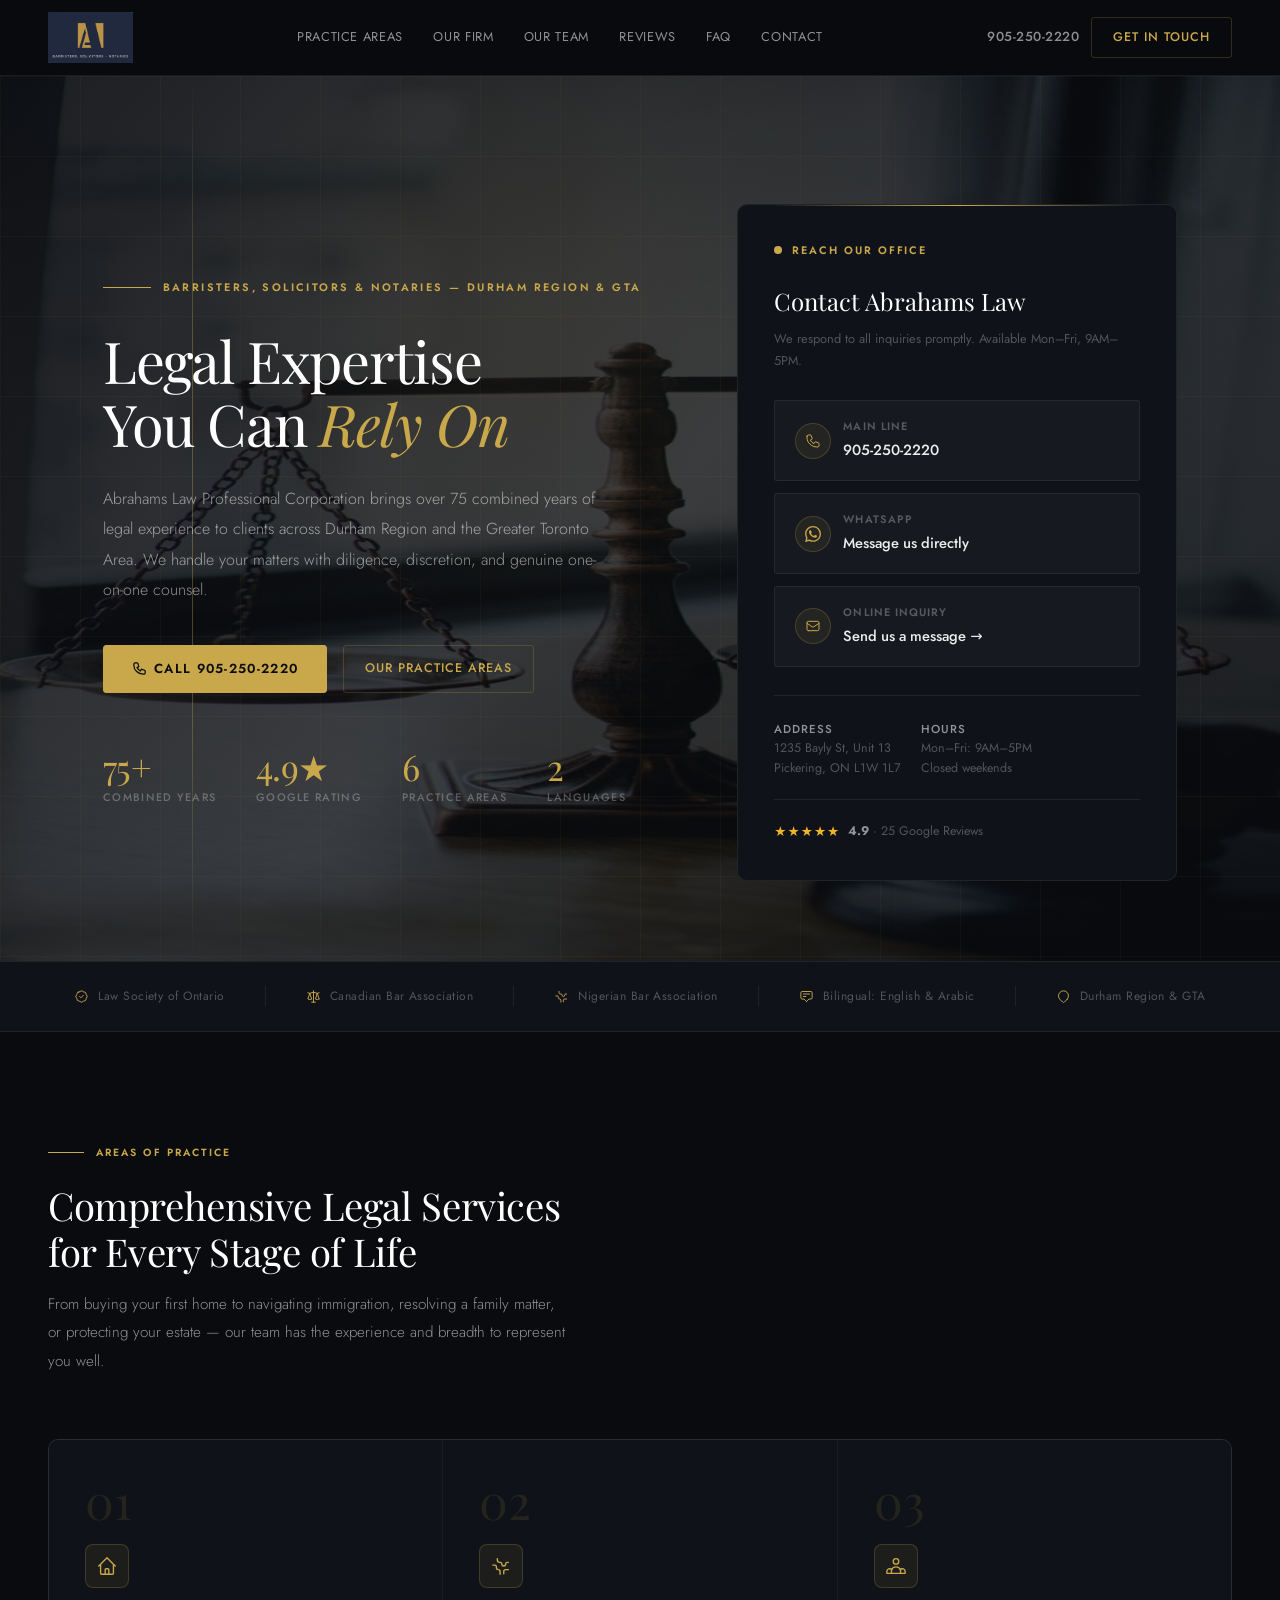
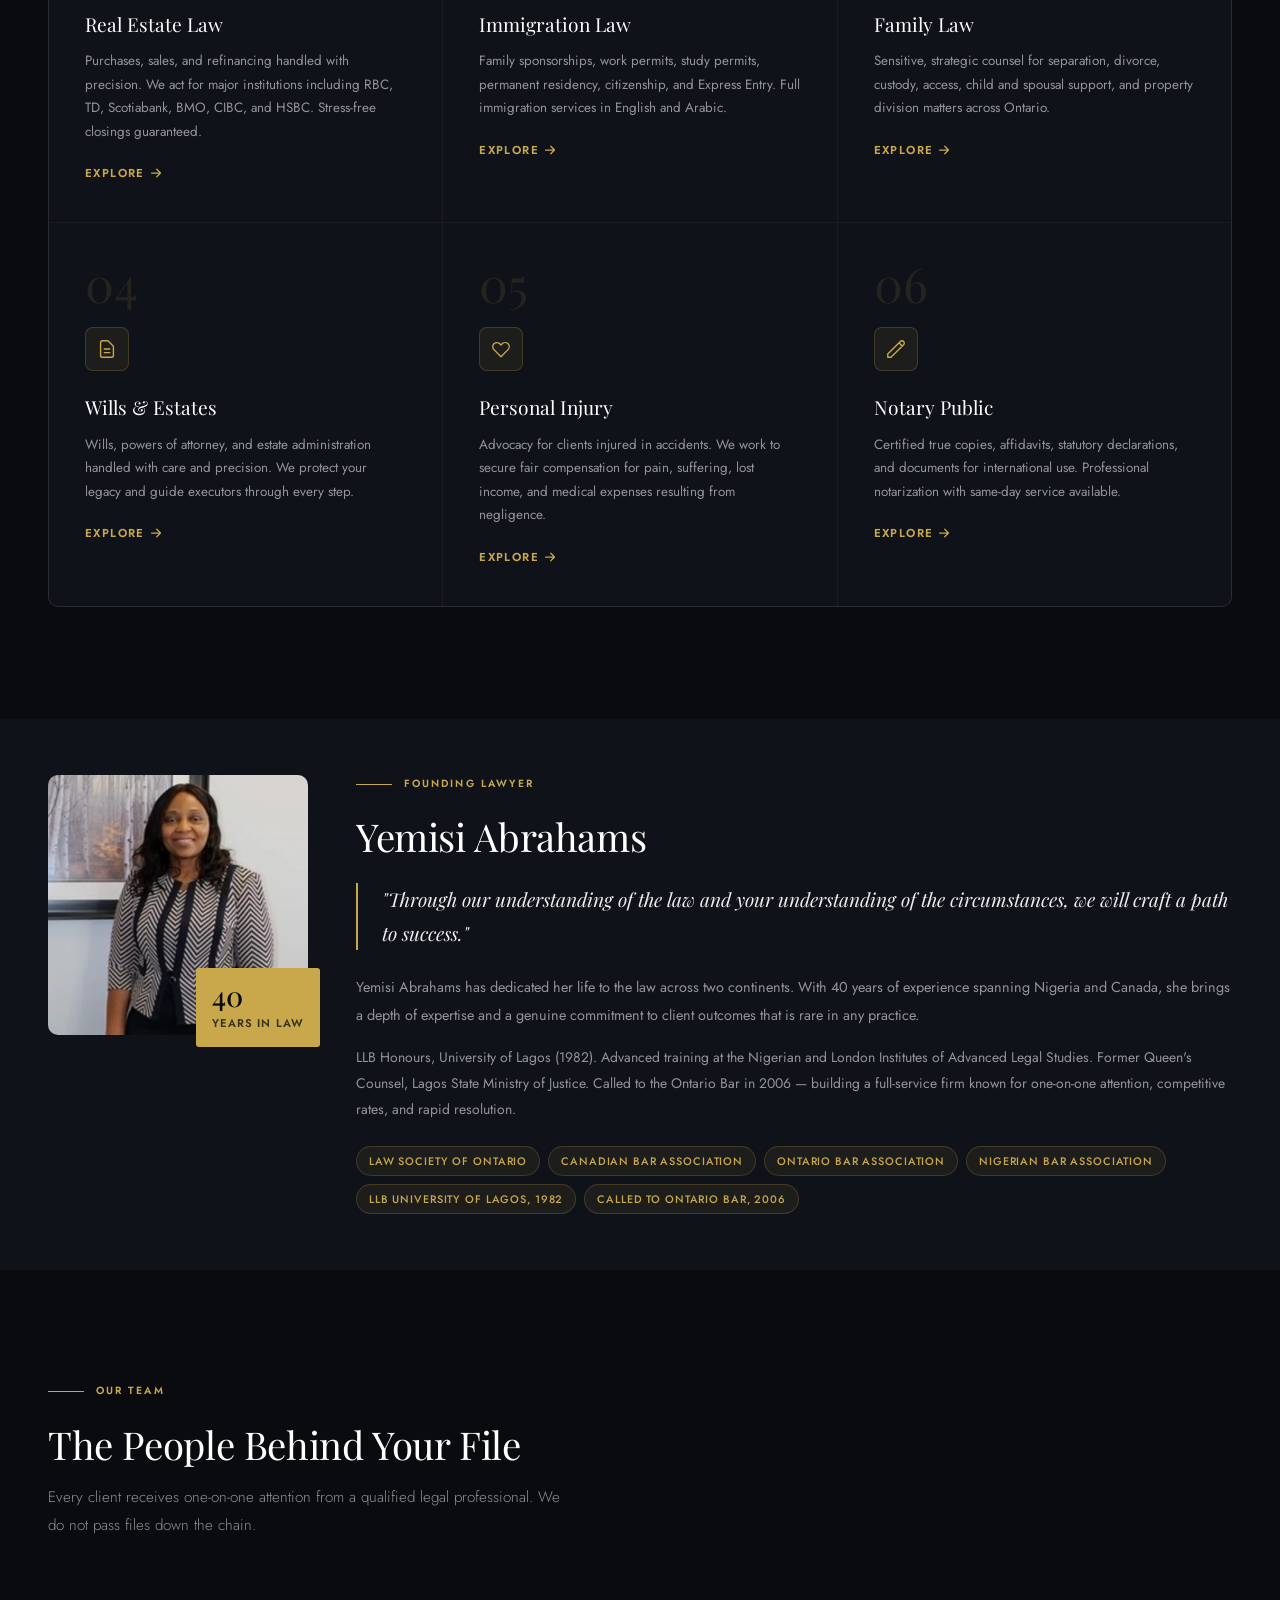
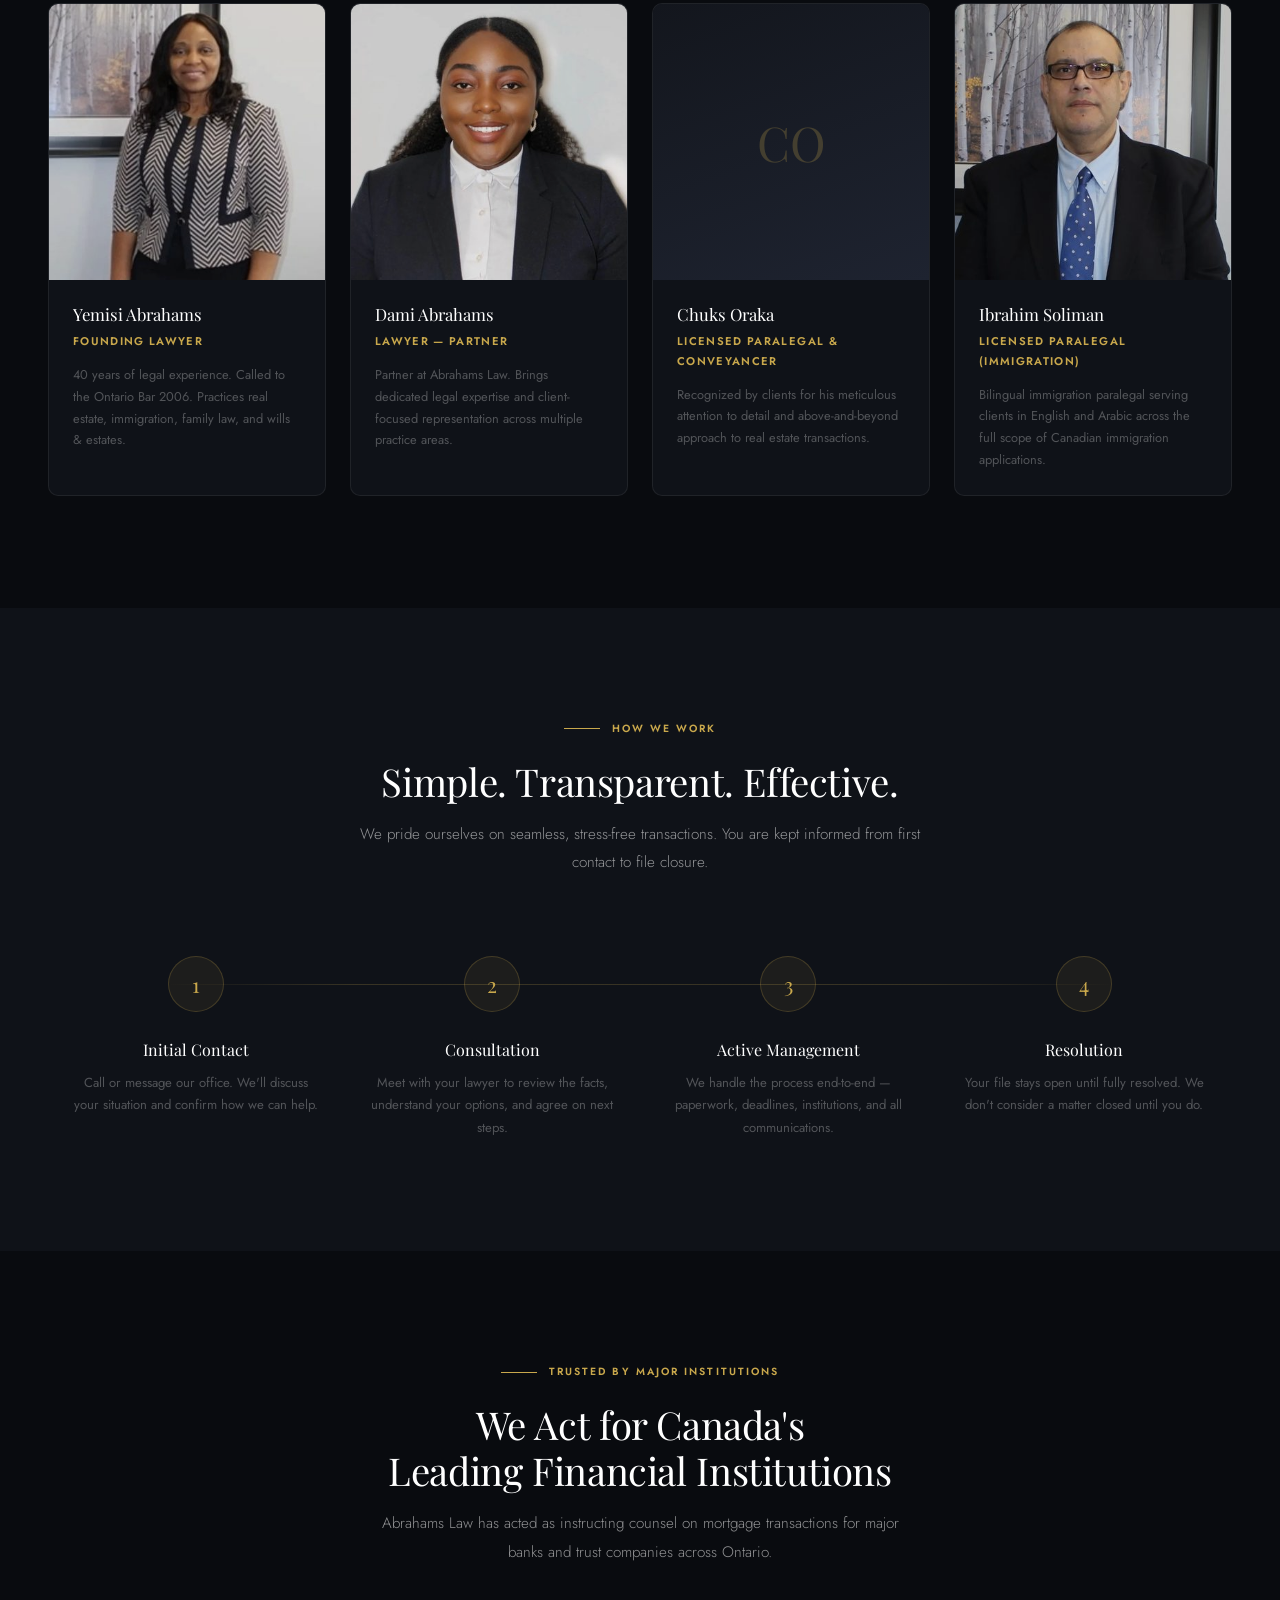
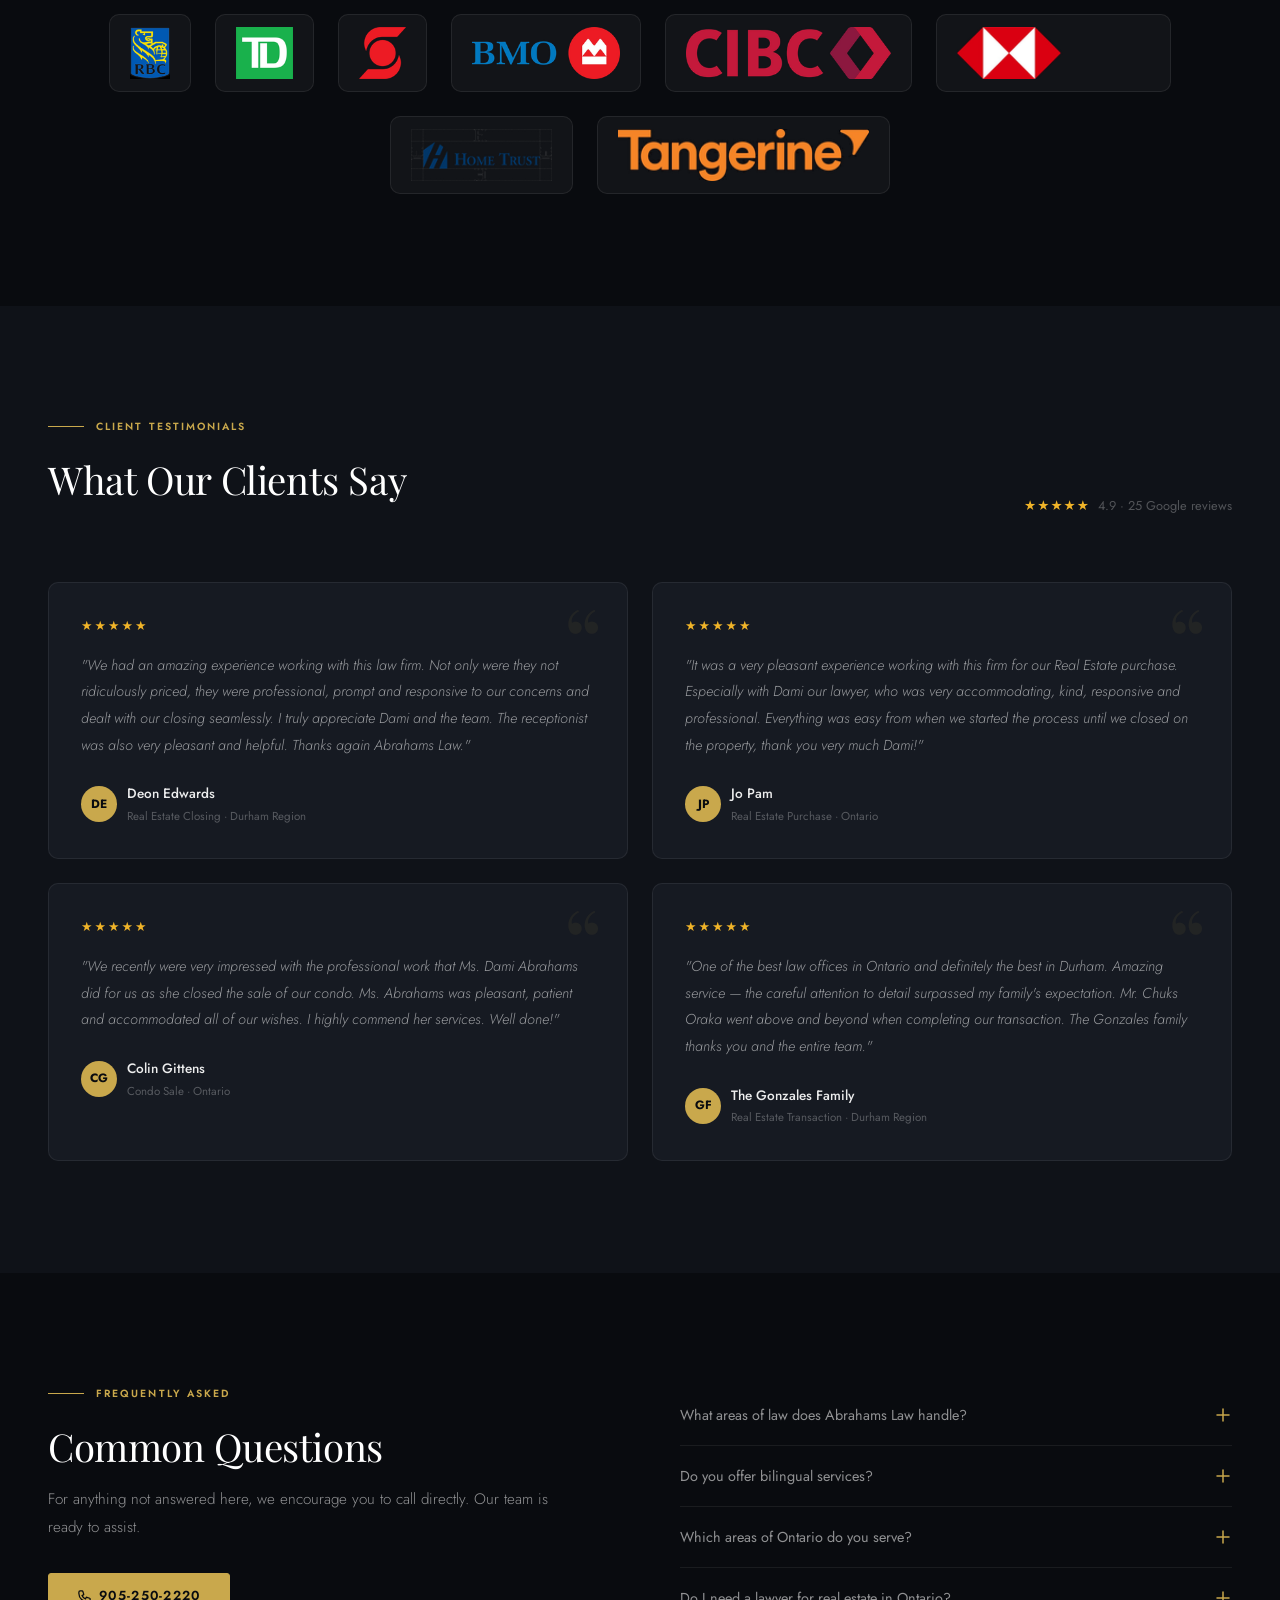
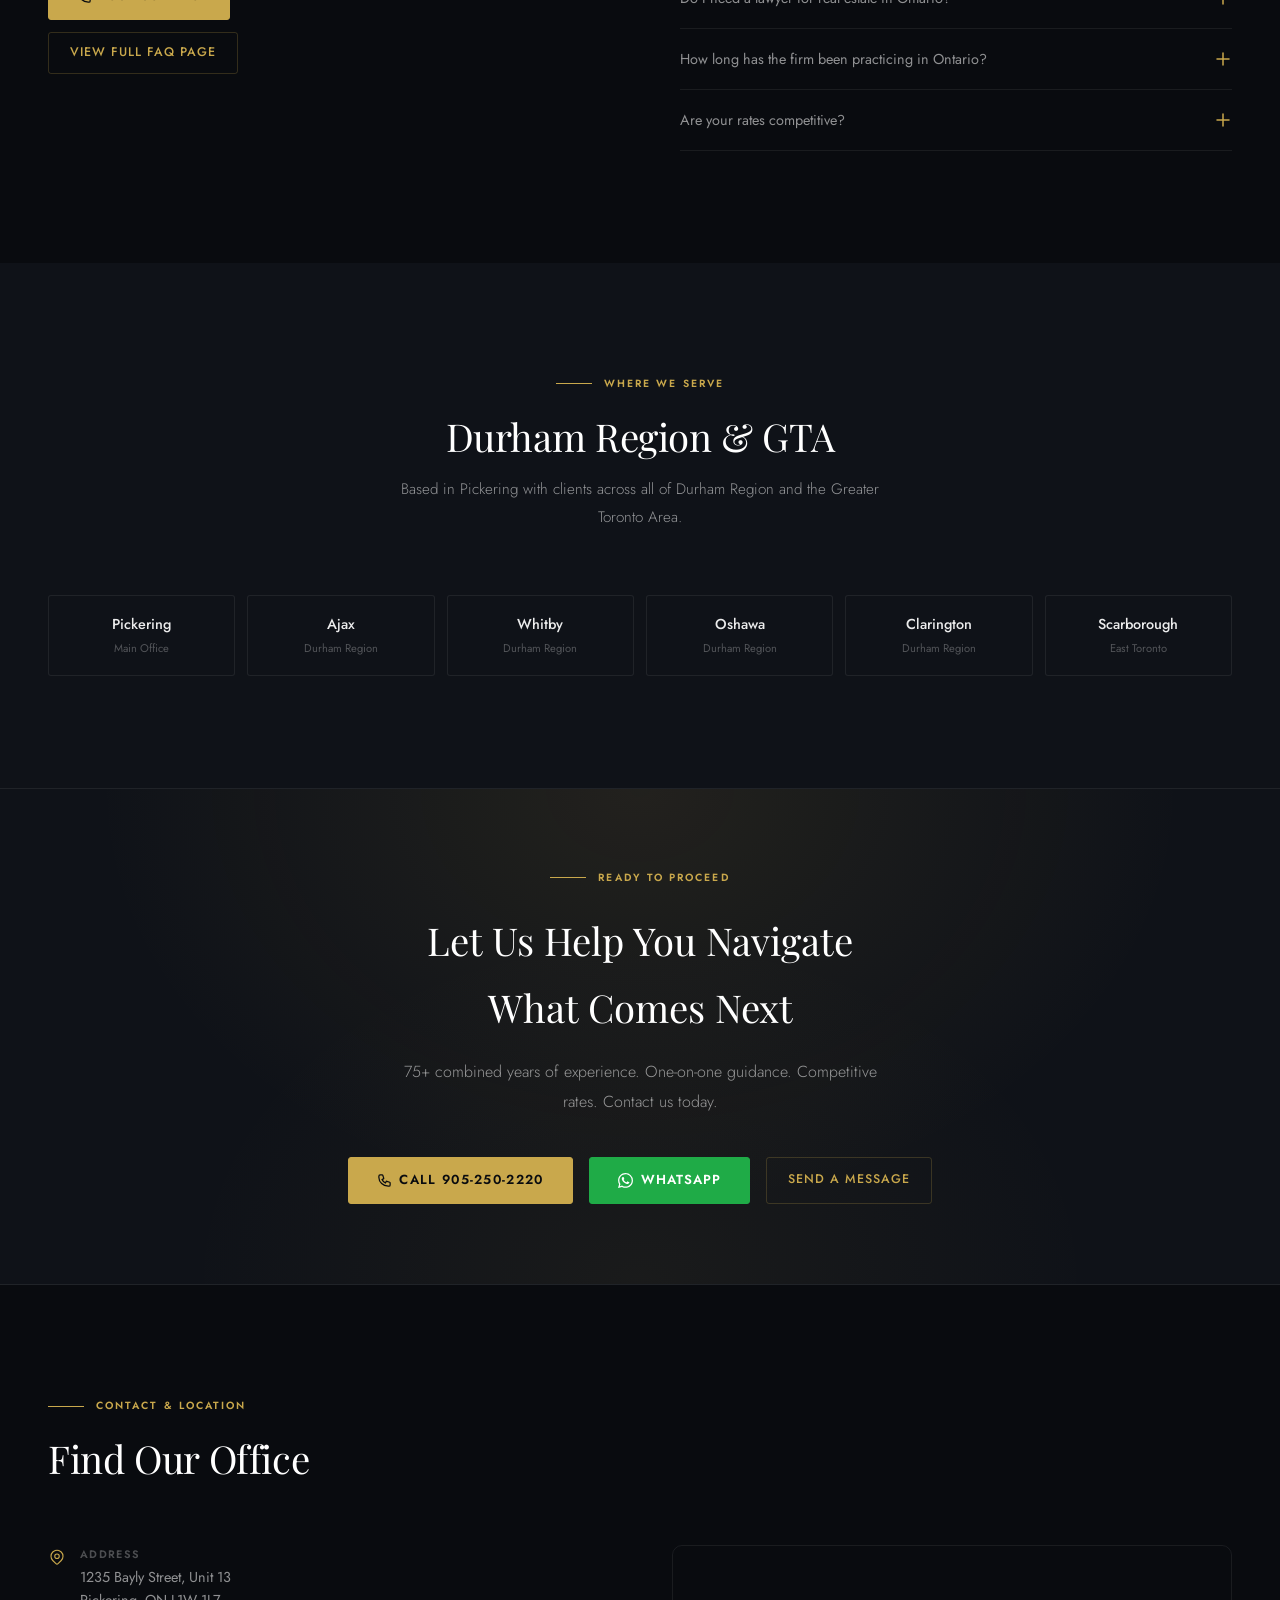
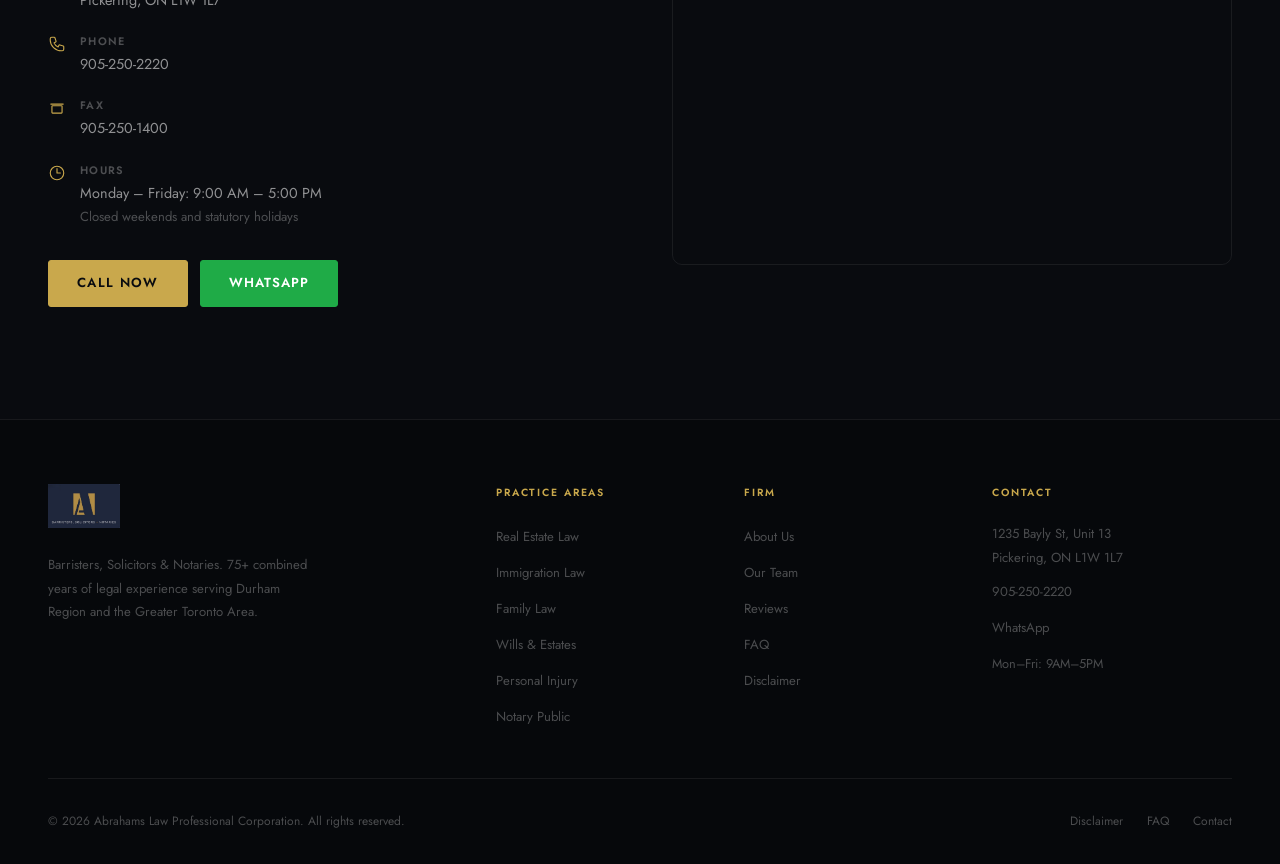
==== index.html @ bd43d61b "Initial commit: Add Abrahams Law website with SEO-optimized practice area pages, disclaimer, and ema" ====
<!DOCTYPE html>
<html lang="en">
<head>
  <meta charset="UTF-8">
  <meta name="viewport" content="width=device-width, initial-scale=1.0">
  <title>Abrahams Law Professional Corporation | Barristers, Solicitors & Notaries | Durham Region & GTA</title>
  <meta name="description" content="Abrahams Law Professional Corporation — 75+ combined years of legal experience in real estate, immigration, family law, wills & estates, personal injury, and notary services across Durham Region and GTA.">
  <meta name="keywords" content="immigration lawyer Durham, real estate lawyer Pickering, family lawyer Durham, wills estates lawyer Ajax, personal injury lawyer Durham, notary public Pickering, immigration lawyer GTA, barristers solicitors notaries Ontario">
  <meta name="robots" content="index, follow">
  <link rel="canonical" href="https://abrahamsatlaw.com/">
  <meta property="og:title" content="Abrahams Law Professional Corporation | Barristers, Solicitors & Notaries">
  <meta property="og:description" content="75+ combined years of legal experience. Real estate, immigration, family law, wills & estates, personal injury, and notary services — Durham Region & GTA.">
  <meta property="og:type" content="website">
  <meta property="og:url" content="https://abrahamsatlaw.com/">
  <meta property="og:locale" content="en_CA">

  <script type="application/ld+json">
  {
    "@context": "https://schema.org",
    "@graph": [
      {
        "@type": "LegalService",
        "@id": "https://abrahamsatlaw.com/#firm",
        "name": "Abrahams Law Professional Corporation",
        "description": "Barristers, Solicitors and Notaries. 75+ combined years of legal experience across real estate, immigration, family, wills, personal injury, and notary services.",
        "url": "https://abrahamsatlaw.com",
        "telephone": "+1-905-250-2220",
        "faxNumber": "+1-905-250-1400",
        "priceRange": "$$",
        "areaServed": [
          {"@type": "City", "name": "Pickering"},
          {"@type": "City", "name": "Ajax"},
          {"@type": "City", "name": "Whitby"},
          {"@type": "City", "name": "Oshawa"},
          {"@type": "City", "name": "Scarborough"},
          {"@type": "AdministrativeArea", "name": "Durham Region"},
          {"@type": "AdministrativeArea", "name": "Greater Toronto Area"}
        ],
        "address": {
          "@type": "PostalAddress",
          "streetAddress": "1235 Bayly Street, Unit 13",
          "addressLocality": "Pickering",
          "addressRegion": "ON",
          "postalCode": "L1W 1L7",
          "addressCountry": "CA"
        },
        "geo": {"@type": "GeoCoordinates", "latitude": 43.8279, "longitude": -79.0972},
        "openingHoursSpecification": [{"@type": "OpeningHoursSpecification", "dayOfWeek": ["Monday","Tuesday","Wednesday","Thursday","Friday"], "opens": "09:00", "closes": "17:00"}],
        "aggregateRating": {"@type": "AggregateRating", "ratingValue": "4.9", "reviewCount": "25", "bestRating": "5"},
        "hasOfferCatalog": {
          "@type": "OfferCatalog",
          "name": "Legal Services",
          "itemListElement": [
            {"@type": "Offer", "itemOffered": {"@type": "Service", "name": "Real Estate Law"}},
            {"@type": "Offer", "itemOffered": {"@type": "Service", "name": "Immigration Law"}},
            {"@type": "Offer", "itemOffered": {"@type": "Service", "name": "Family Law"}},
            {"@type": "Offer", "itemOffered": {"@type": "Service", "name": "Wills and Estates"}},
            {"@type": "Offer", "itemOffered": {"@type": "Service", "name": "Personal Injury"}},
            {"@type": "Offer", "itemOffered": {"@type": "Service", "name": "Notary Public"}}
          ]
        }
      },
      {
        "@type": "FAQPage",
        "mainEntity": [
          {"@type": "Question", "name": "What areas of law does Abrahams Law handle?", "acceptedAnswer": {"@type": "Answer", "text": "We handle real estate, immigration, family law, wills and estates, personal injury, and notary public services across Durham Region and GTA."}},
          {"@type": "Question", "name": "Do you offer services in Arabic?", "acceptedAnswer": {"@type": "Answer", "text": "Yes, we offer immigration services in both English and Arabic through our licensed immigration paralegal Ibrahim Soliman."}},
          {"@type": "Question", "name": "How long has Abrahams Law been in practice in Ontario?", "acceptedAnswer": {"@type": "Answer", "text": "Founding lawyer Yemisi Abrahams was called to the Ontario Bar in 2006 and brings 40 years of total legal experience. The firm's combined team experience exceeds 75 years."}}
        ]
      },
      {
        "@type": "BreadcrumbList",
        "itemListElement": [
          {"@type": "ListItem", "position": 1, "name": "Home", "item": "https://abrahamsatlaw.com/"},
          {"@type": "ListItem", "position": 2, "name": "Our Team", "item": "https://abrahamsatlaw.com/our-team"},
          {"@type": "ListItem", "position": 3, "name": "Real Estate", "item": "https://abrahamsatlaw.com/real-estate"}
        ]
      }
    ]
  }
  </script>

  <link rel="preconnect" href="https://fonts.googleapis.com">
  <link rel="preconnect" href="https://fonts.gstatic.com" crossorigin>
  <link href="https://fonts.googleapis.com/css2?family=Playfair+Display:ital,wght@0,400;0,500;0,700;1,400;1,500&family=Jost:wght@300;400;500;600&display=swap" rel="stylesheet">
  <link rel="stylesheet" href="assets/css/main.css">
</head>
<body>
  <a href="#main" class="skip">Skip to main content</a>

  <nav id="nav">
    <div class="ni">
      <a href="/" class="nlogo" aria-label="Abrahams Law Home">
        <img src="assets/images/abrahams-law-professional-corporation-2.jpeg" alt="Abrahams Law Professional Corporation" class="nlogo-img" style="height:52px;width:auto;object-fit:contain" onerror="this.style.display='none';document.getElementById('ntxt').style.display='block'">
        <div class="nlogo-text" id="ntxt" style="display:none">
          <strong>Abrahams Law</strong>
          <span>Professional Corporation</span>
        </div>
      </a>
      <ul class="nlinks">
        <li><a href="#practice">Practice Areas</a></li>
        <li><a href="#about">Our Firm</a></li>
        <li><a href="#team">Our Team</a></li>
        <li><a href="#testimonials">Reviews</a></li>
        <li><a href="#faq">FAQ</a></li>
        <li><a href="#contact">Contact</a></li>
      </ul>
      <div class="nact">
        <a href="tel:905-250-2220" class="ntel">905-250-2220</a>
        <a href="#contact" class="btn-o">Get in Touch</a>
      </div>
      <button class="hbg" id="mbtn" aria-label="Open menu" aria-expanded="false" onclick="tNav()">
        <svg width="22" height="22" fill="none" viewBox="0 0 24 24" stroke="currentColor" stroke-width="1.5"><path stroke-linecap="round" stroke-linejoin="round" d="M4 6h16M4 12h16M4 18h16"/></svg>
      </button>
    </div>
  </nav>

  <div class="mov" id="mov" onclick="tNav()"></div>
  <div class="mnav" id="mnav" role="dialog" aria-modal="true" aria-label="Navigation">
    <div style="display:flex;justify-content:space-between;align-items:center;margin-bottom:2rem">
      <span style="font-family:var(--fh);font-size:1.1rem;color:var(--white)">Menu</span>
      <button onclick="tNav()" style="background:none;border:none;cursor:pointer;color:var(--t2)" aria-label="Close menu">
        <svg width="20" height="20" fill="none" viewBox="0 0 24 24" stroke="currentColor" stroke-width="1.5"><path stroke-linecap="round" stroke-linejoin="round" d="M6 18L18 6M6 6l12 12"/></svg>
      </button>
    </div>
    <nav><ul style="list-style:none;display:flex;flex-direction:column;gap:.25rem">
      <li><a href="#practice" onclick="tNav()" style="display:block;padding:.85rem 0;color:var(--t2);text-decoration:none;border-bottom:1px solid var(--b);font-size:.9rem">Practice Areas</a></li>
      <li><a href="#about" onclick="tNav()" style="display:block;padding:.85rem 0;color:var(--t2);text-decoration:none;border-bottom:1px solid var(--b);font-size:.9rem">Our Firm</a></li>
      <li><a href="#team" onclick="tNav()" style="display:block;padding:.85rem 0;color:var(--t2);text-decoration:none;border-bottom:1px solid var(--b);font-size:.9rem">Our Team</a></li>
      <li><a href="#testimonials" onclick="tNav()" style="display:block;padding:.85rem 0;color:var(--t2);text-decoration:none;border-bottom:1px solid var(--b);font-size:.9rem">Reviews</a></li>
      <li><a href="#faq" onclick="tNav()" style="display:block;padding:.85rem 0;color:var(--t2);text-decoration:none;border-bottom:1px solid var(--b);font-size:.9rem">FAQ</a></li>
      <li><a href="#contact" onclick="tNav()" style="display:block;padding:.85rem 0;color:var(--t2);text-decoration:none;border-bottom:1px solid var(--b);font-size:.9rem">Contact</a></li>
    </ul></nav>
    <div style="margin-top:auto;padding-top:2rem;display:flex;flex-direction:column;gap:.75rem">
      <a href="tel:905-250-2220" class="btn-g" style="justify-content:center">
        <svg width="15" height="15" fill="none" viewBox="0 0 24 24" stroke="currentColor" stroke-width="2"><path stroke-linecap="round" stroke-linejoin="round" d="M3 5a2 2 0 012-2h3.28a1 1 0 01.948.684l1.498 4.493a1 1 0 01-.502 1.21l-2.257 1.13a11.042 11.042 0 005.516 5.516l1.13-2.257a1 1 0 011.21-.502l4.493 1.498a1 1 0 01.684.949V19a2 2 0 01-2 2h-1C9.716 21 3 14.284 3 7V5z"/></svg>
        905-250-2220
      </a>
    </div>
  </div>

  <main id="main">
    <!-- HERO -->
    <section class="hero" aria-labelledby="h1">
      <div class="hero-bg-img" aria-hidden="true"></div>
      <div class="hero-overlay" aria-hidden="true"></div>
      <div class="hgrid" aria-hidden="true"></div>
      <div class="hline" aria-hidden="true"></div>
      <div class="hline2" aria-hidden="true"></div>
      <div class="hglow" aria-hidden="true"></div>
      <div class="hinn">
        <div>
          <div class="heb"><div class="hebl"></div><span class="hebt">Barristers, Solicitors &amp; Notaries — Durham Region &amp; GTA</span></div>
          <h1 id="h1">Legal Expertise<br>You Can <em>Rely On</em></h1>
          <p class="hdesc">Abrahams Law Professional Corporation brings over 75 combined years of legal experience to clients across Durham Region and the Greater Toronto Area. We handle your matters with diligence, discretion, and genuine one-on-one counsel.</p>
          <div class="hcg">
            <a href="tel:905-250-2220" class="btn-g">
              <svg width="15" height="15" fill="none" viewBox="0 0 24 24" stroke="currentColor" stroke-width="2"><path stroke-linecap="round" stroke-linejoin="round" d="M3 5a2 2 0 012-2h3.28a1 1 0 01.948.684l1.498 4.493a1 1 0 01-.502 1.21l-2.257 1.13a11.042 11.042 0 005.516 5.516l1.13-2.257a1 1 0 011.21-.502l4.493 1.498a1 1 0 01.684.949V19a2 2 0 01-2 2h-1C9.716 21 3 14.284 3 7V5z"/></svg>
              Call 905-250-2220
            </a>
            <a href="#practice" class="btn-o">Our Practice Areas</a>
          </div>
          <div class="hst" role="list">
            <div role="listitem"><div class="stnum">75+</div><div class="stlbl">Combined years</div></div>
            <div role="listitem"><div class="stnum">4.9★</div><div class="stlbl">Google rating</div></div>
            <div role="listitem"><div class="stnum">6</div><div class="stlbl">Practice areas</div></div>
            <div role="listitem"><div class="stnum">2</div><div class="stlbl">Languages</div></div>
          </div>
        </div>

        <div class="hpanel">
          <div class="peb"><div class="pdot" aria-hidden="true"></div><span class="plbl">Reach Our Office</span></div>
          <h2 class="ptitle">Contact Abrahams Law</h2>
          <p class="psub">We respond to all inquiries promptly. Available Mon–Fri, 9AM–5PM.</p>
          <div class="copts">
            <a href="tel:905-250-2220" class="copt" aria-label="Call main line">
              <div class="coico"><svg width="16" height="16" fill="none" viewBox="0 0 24 24" stroke="currentColor" stroke-width="1.5"><path stroke-linecap="round" stroke-linejoin="round" d="M3 5a2 2 0 012-2h3.28a1 1 0 01.948.684l1.498 4.493a1 1 0 01-.502 1.21l-2.257 1.13a11.042 11.042 0 005.516 5.516l1.13-2.257a1 1 0 011.21-.502l4.493 1.498a1 1 0 01.684.949V19a2 2 0 01-2 2h-1C9.716 21 3 14.284 3 7V5z"/></svg></div>
              <div><div class="colbl">Main Line</div><div class="coval">905-250-2220</div></div>
            </a>
            <a href="https://wa.me/19052502220" class="copt" rel="noopener noreferrer" target="_blank" aria-label="WhatsApp">
              <div class="coico"><svg width="16" height="16" fill="currentColor" viewBox="0 0 24 24"><path d="M17.472 14.382c-.297-.149-1.758-.867-2.03-.967-.273-.099-.471-.148-.67.15-.197.297-.767.966-.94 1.164-.173.199-.347.223-.644.075-.297-.15-1.255-.463-2.39-1.475-.883-.788-1.48-1.761-1.653-2.059-.173-.297-.018-.458.13-.606.134-.133.298-.347.446-.52.149-.174.198-.298.298-.497.099-.198.05-.371-.025-.52-.075-.149-.669-1.612-.916-2.207-.242-.579-.487-.5-.669-.51-.173-.008-.371-.01-.57-.01-.198 0-.52.074-.792.372-.272.297-1.04 1.016-1.04 2.479 0 1.462 1.065 2.875 1.213 3.074.149.198 2.096 3.2 5.077 4.487.709.306 1.262.489 1.694.625.712.227 1.36.195 1.871.118.571-.085 1.758-.719 2.006-1.413.248-.694.248-1.289.173-1.413-.074-.124-.272-.198-.57-.347m-5.421 7.403h-.004a9.87 9.87 0 01-5.031-1.378l-.361-.214-3.741.982.998-3.648-.235-.374a9.86 9.86 0 01-1.51-5.26c.001-5.45 4.436-9.884 9.888-9.884 2.64 0 5.122 1.03 6.988 2.898a9.825 9.825 0 012.893 6.994c-.003 5.45-4.437 9.884-9.885 9.884m8.413-18.297A11.815 11.815 0 0012.05 0C5.495 0 .16 5.335.157 11.892c0 2.096.547 4.142 1.588 5.945L.057 24l6.305-1.654a11.882 11.882 0 005.683 1.448h.005c6.554 0 11.89-5.335 11.893-11.893a11.821 11.821 0 00-3.48-8.413z"/></svg></div>
              <div><div class="colbl">WhatsApp</div><div class="coval">Message us directly</div></div>
            </a>
            <a href="mailto:Info@Abrahamsatlaw.com?subject=Legal Inquiry" class="copt" aria-label="Email inquiry">
              <div class="coico"><svg width="16" height="16" fill="none" viewBox="0 0 24 24" stroke="currentColor" stroke-width="1.5"><path stroke-linecap="round" stroke-linejoin="round" d="M3 8l7.89 5.26a2 2 0 002.22 0L21 8M5 19h14a2 2 0 002-2V7a2 2 0 00-2-2H5a2 2 0 00-2 2v10a2 2 0 002 2z"/></svg></div>
              <div><div class="colbl">Online Inquiry</div><div class="coval">Send us a message →</div></div>
            </a>
          </div>
          <div class="pdiv"></div>
          <div class="pinfo">
            <div class="piit"><strong>Address</strong>1235 Bayly St, Unit 13<br>Pickering, ON L1W 1L7</div>
            <div class="piit"><strong>Hours</strong>Mon–Fri: 9AM–5PM<br>Closed weekends</div>
          </div>
          <div class="prat" aria-label="4.9 stars from 25 Google reviews">
            <span class="stars" aria-hidden="true">★★★★★</span>
            <span class="rtext"><strong>4.9</strong> · 25 Google Reviews</span>
          </div>
        </div>
      </div>
    </section>

    <!-- TRUST STRIP -->
    <div class="ts" role="complementary" aria-label="Professional affiliations">
      <div class="tsi">
        <div class="ti"><svg width="15" height="15" fill="none" viewBox="0 0 24 24" stroke="currentColor" stroke-width="1.5"><path stroke-linecap="round" stroke-linejoin="round" d="M9 12l2 2 4-4M7.835 4.697a3.42 3.42 0 001.946-.806 3.42 3.42 0 014.438 0 3.42 3.42 0 001.946.806 3.42 3.42 0 013.138 3.138 3.42 3.42 0 00.806 1.946 3.42 3.42 0 010 4.438 3.42 3.42 0 00-.806 1.946 3.42 3.42 0 01-3.138 3.138 3.42 3.42 0 00-1.946.806 3.42 3.42 0 01-4.438 0 3.42 3.42 0 00-1.946-.806 3.42 3.42 0 01-3.138-3.138 3.42 3.42 0 00-.806-1.946 3.42 3.42 0 010-4.438 3.42 3.42 0 00.806-1.946 3.42 3.42 0 013.138-3.138z"/></svg>Law Society of Ontario</div>
        <div class="td" aria-hidden="true"></div>
        <div class="ti"><svg width="15" height="15" fill="none" viewBox="0 0 24 24" stroke="currentColor" stroke-width="1.5"><path stroke-linecap="round" stroke-linejoin="round" d="M3 6l3 1m0 0l-3 9a5.002 5.002 0 006.001 0M6 7l3 9M6 7l6-2m6 2l3-1m-3 1l-3 9a5.002 5.002 0 006.001 0M18 7l3 9m-3-9l-6-2m0-2v2m0 16V5m0 16H9m3 0h3"/></svg>Canadian Bar Association</div>
        <div class="td" aria-hidden="true"></div>
        <div class="ti"><svg width="15" height="15" fill="none" viewBox="0 0 24 24" stroke="currentColor" stroke-width="1.5"><path stroke-linecap="round" stroke-linejoin="round" d="M3.055 11H5a2 2 0 012 2v1a2 2 0 002 2 2 2 0 012 2v2.945M8 3.935V5.5A2.5 2.5 0 0010.5 8h.5a2 2 0 012 2 2 2 0 104 0 2 2 0 012-2h1.064M15 20.488V18a2 2 0 012-2h3.064"/></svg>Nigerian Bar Association</div>
        <div class="td" aria-hidden="true"></div>
        <div class="ti"><svg width="15" height="15" fill="none" viewBox="0 0 24 24" stroke="currentColor" stroke-width="1.5"><path stroke-linecap="round" stroke-linejoin="round" d="M7 8h10M7 12h4m1 8l-4-4H5a2 2 0 01-2-2V6a2 2 0 012-2h14a2 2 0 012 2v8a2 2 0 01-2 2h-3l-4 4z"/></svg>Bilingual: English &amp; Arabic</div>
        <div class="td" aria-hidden="true"></div>
        <div class="ti"><svg width="15" height="15" fill="none" viewBox="0 0 24 24" stroke="currentColor" stroke-width="1.5"><path stroke-linecap="round" stroke-linejoin="round" d="M17.657 16.657L13.414 20.9a1.998 1.998 0 01-2.827 0l-4.244-4.243a8 8 0 1111.314 0z"/></svg>Durham Region &amp; GTA</div>
      </div>
    </div>

    <!-- PRACTICE AREAS -->
    <section class="sec" id="practice" aria-labelledby="ph">
      <div class="si">
        <div class="sh rev">
          <div class="seb"><div class="sebl"></div><span class="sebt">Areas of Practice</span></div>
          <h2 class="stitle" id="ph">Comprehensive Legal Services<br>for Every Stage of Life</h2>
          <p class="ssub">From buying your first home to navigating immigration, resolving a family matter, or protecting your estate — our team has the experience and breadth to represent you well.</p>
        </div>
        <div class="pg rev">
          <a href="/real-estate.html" class="pc">
            <div class="pcn" aria-hidden="true">01</div>
            <div class="pcico"><svg width="22" height="22" fill="none" viewBox="0 0 24 24" stroke="currentColor" stroke-width="1.5"><path stroke-linecap="round" stroke-linejoin="round" d="M3 12l2-2m0 0l7-7 7 7M5 10v10a1 1 0 001 1h3m10-11l2 2m-2-2v10a1 1 0 01-1 1h-3m-6 0a1 1 0 001-1v-4a1 1 0 011-1h2a1 1 0 011 1v4a1 1 0 001 1m-6 0h6"/></svg></div>
            <div class="pct">Real Estate Law</div>
            <p class="pcd">Purchases, sales, and refinancing handled with precision. We act for major institutions including RBC, TD, Scotiabank, BMO, CIBC, and HSBC. Stress-free closings guaranteed.</p>
            <span class="pcl">Explore <svg width="12" height="12" fill="none" viewBox="0 0 24 24" stroke="currentColor" stroke-width="2.5"><path stroke-linecap="round" stroke-linejoin="round" d="M13.5 4.5L21 12m0 0l-7.5 7.5M21 12H3"/></svg></span>
          </a>
          <a href="/immigration.html" class="pc">
            <div class="pcn" aria-hidden="true">02</div>
            <div class="pcico"><svg width="22" height="22" fill="none" viewBox="0 0 24 24" stroke="currentColor" stroke-width="1.5"><path stroke-linecap="round" stroke-linejoin="round" d="M3.055 11H5a2 2 0 012 2v1a2 2 0 002 2 2 2 0 012 2v2.945M8 3.935V5.5A2.5 2.5 0 0010.5 8h.5a2 2 0 012 2 2 2 0 104 0 2 2 0 012-2h1.064M15 20.488V18a2 2 0 012-2h3.064"/></svg></div>
            <div class="pct">Immigration Law</div>
            <p class="pcd">Family sponsorships, work permits, study permits, permanent residency, citizenship, and Express Entry. Full immigration services in English and Arabic.</p>
            <span class="pcl">Explore <svg width="12" height="12" fill="none" viewBox="0 0 24 24" stroke="currentColor" stroke-width="2.5"><path stroke-linecap="round" stroke-linejoin="round" d="M13.5 4.5L21 12m0 0l-7.5 7.5M21 12H3"/></svg></span>
          </a>
          <a href="/family-law.html" class="pc">
            <div class="pcn" aria-hidden="true">03</div>
            <div class="pcico"><svg width="22" height="22" fill="none" viewBox="0 0 24 24" stroke="currentColor" stroke-width="1.5"><path stroke-linecap="round" stroke-linejoin="round" d="M17 20h5v-2a3 3 0 00-5.356-1.857M17 20H7m10 0v-2c0-.656-.126-1.283-.356-1.857M7 20H2v-2a3 3 0 015.356-1.857M7 20v-2c0-.656.126-1.283.356-1.857m0 0a5.002 5.002 0 019.288 0M15 7a3 3 0 11-6 0 3 3 0 016 0z"/></svg></div>
            <div class="pct">Family Law</div>
            <p class="pcd">Sensitive, strategic counsel for separation, divorce, custody, access, child and spousal support, and property division matters across Ontario.</p>
            <span class="pcl">Explore <svg width="12" height="12" fill="none" viewBox="0 0 24 24" stroke="currentColor" stroke-width="2.5"><path stroke-linecap="round" stroke-linejoin="round" d="M13.5 4.5L21 12m0 0l-7.5 7.5M21 12H3"/></svg></span>
          </a>
          <a href="/wills-estates.html" class="pc">
            <div class="pcn" aria-hidden="true">04</div>
            <div class="pcico"><svg width="22" height="22" fill="none" viewBox="0 0 24 24" stroke="currentColor" stroke-width="1.5"><path stroke-linecap="round" stroke-linejoin="round" d="M9 12h6m-6 4h6m2 5H7a2 2 0 01-2-2V5a2 2 0 012-2h5.586a1 1 0 01.707.293l5.414 5.414a1 1 0 01.293.707V19a2 2 0 01-2 2z"/></svg></div>
            <div class="pct">Wills &amp; Estates</div>
            <p class="pcd">Wills, powers of attorney, and estate administration handled with care and precision. We protect your legacy and guide executors through every step.</p>
            <span class="pcl">Explore <svg width="12" height="12" fill="none" viewBox="0 0 24 24" stroke="currentColor" stroke-width="2.5"><path stroke-linecap="round" stroke-linejoin="round" d="M13.5 4.5L21 12m0 0l-7.5 7.5M21 12H3"/></svg></span>
          </a>
          <a href="/personal-injury.html" class="pc">
            <div class="pcn" aria-hidden="true">05</div>
            <div class="pcico"><svg width="22" height="22" fill="none" viewBox="0 0 24 24" stroke="currentColor" stroke-width="1.5"><path stroke-linecap="round" stroke-linejoin="round" d="M4.318 6.318a4.5 4.5 0 000 6.364L12 20.364l7.682-7.682a4.5 4.5 0 00-6.364-6.364L12 7.636l-1.318-1.318a4.5 4.5 0 00-6.364 0z"/></svg></div>
            <div class="pct">Personal Injury</div>
            <p class="pcd">Advocacy for clients injured in accidents. We work to secure fair compensation for pain, suffering, lost income, and medical expenses resulting from negligence.</p>
            <span class="pcl">Explore <svg width="12" height="12" fill="none" viewBox="0 0 24 24" stroke="currentColor" stroke-width="2.5"><path stroke-linecap="round" stroke-linejoin="round" d="M13.5 4.5L21 12m0 0l-7.5 7.5M21 12H3"/></svg></span>
          </a>
          <a href="/notary-public.html" class="pc">
            <div class="pcn" aria-hidden="true">06</div>
            <div class="pcico"><svg width="22" height="22" fill="none" viewBox="0 0 24 24" stroke="currentColor" stroke-width="1.5"><path stroke-linecap="round" stroke-linejoin="round" d="M15.232 5.232l3.536 3.536m-2.036-5.036a2.5 2.5 0 113.536 3.536L6.5 21.036H3v-3.572L16.732 3.732z"/></svg></div>
            <div class="pct">Notary Public</div>
            <p class="pcd">Certified true copies, affidavits, statutory declarations, and documents for international use. Professional notarization with same-day service available.</p>
            <span class="pcl">Explore <svg width="12" height="12" fill="none" viewBox="0 0 24 24" stroke="currentColor" stroke-width="2.5"><path stroke-linecap="round" stroke-linejoin="round" d="M13.5 4.5L21 12m0 0l-7.5 7.5M21 12H3"/></svg></span>
          </a>
        </div>
      </div>
    </section>

    <!-- ABOUT -->
    <section class="sec sec-alt" id="about" aria-labelledby="ah" style="padding-top:3.5rem;padding-bottom:3.5rem">
      <div class="si">
        <div class="as">
          <div class="av rev">
            <img src="assets/images/yemisi-abrahams-founding-lawyer.jpeg" alt="Yemisi Abrahams, Founding Lawyer, Abrahams Law Professional Corporation" class="aimg" onerror="this.style.display='none';this.nextElementSibling.style.display='flex'">
            <div class="aimph" style="display:none">YA</div>
            <div class="agold" aria-label="40 years legal experience"><div class="agnum">40</div><div class="aglbl">Years in law</div></div>
          </div>
          <div class="rev">
            <div class="seb"><div class="sebl"></div><span class="sebt">Founding Lawyer</span></div>
            <h2 class="stitle" id="ah">Yemisi Abrahams</h2>
            <blockquote class="aq">"Through our understanding of the law and your understanding of the circumstances, we will craft a path to success."</blockquote>
            <p style="font-size:.9rem;color:var(--t2);line-height:1.9;margin-bottom:1rem">Yemisi Abrahams has dedicated her life to the law across two continents. With 40 years of experience spanning Nigeria and Canada, she brings a depth of expertise and a genuine commitment to client outcomes that is rare in any practice.</p>
            <p style="font-size:.87rem;color:var(--t2);line-height:1.85;margin-bottom:1.25rem">LLB Honours, University of Lagos (1982). Advanced training at the Nigerian and London Institutes of Advanced Legal Studies. Former Queen's Counsel, Lagos State Ministry of Justice. Called to the Ontario Bar in 2006 &mdash; building a full-service firm known for one-on-one attention, competitive rates, and rapid resolution.</p>
            <div class="clist" role="list">
              <span class="ctag" role="listitem">Law Society of Ontario</span>
              <span class="ctag" role="listitem">Canadian Bar Association</span>
              <span class="ctag" role="listitem">Ontario Bar Association</span>
              <span class="ctag" role="listitem">Nigerian Bar Association</span>
              <span class="ctag" role="listitem">LLB University of Lagos, 1982</span>
              <span class="ctag" role="listitem">Called to Ontario Bar, 2006</span>
            </div>
          </div>
        </div>
      </div>
    </section>

    <!-- TEAM -->
    <section class="sec" id="team" aria-labelledby="tmh">
      <div class="si">
        <div class="sh rev">
          <div class="seb"><div class="sebl"></div><span class="sebt">Our Team</span></div>
          <h2 class="stitle" id="tmh">The People Behind Your File</h2>
          <p class="ssub">Every client receives one-on-one attention from a qualified legal professional. We do not pass files down the chain.</p>
        </div>
        <div class="tg rev">
          <article class="tc">
            <img src="assets/images/yemisi-abrahams-founding-lawyer.jpeg" alt="Yemisi Abrahams, Founding Lawyer" class="tph" onerror="this.style.display='none';this.nextElementSibling.style.display='flex'">
            <div class="tphph" style="display:none">YA</div>
            <div class="tin"><div class="tn">Yemisi Abrahams</div><div class="tr">Founding Lawyer</div><p class="tb">40 years of legal experience. Called to the Ontario Bar 2006. Practices real estate, immigration, family law, and wills &amp; estates.</p></div>
          </article>
          <article class="tc">
            <img src="assets/images/dami-abrahams-lawyer-and-partner.jpeg" alt="Dami Abrahams, Lawyer and Partner" class="tph" onerror="this.style.display='none';this.nextElementSibling.style.display='flex'">
            <div class="tphph" style="display:none">DA</div>
            <div class="tin"><div class="tn">Dami Abrahams</div><div class="tr">Lawyer — Partner</div><p class="tb">Partner at Abrahams Law. Brings dedicated legal expertise and client-focused representation across multiple practice areas.</p></div>
          </article>
          <article class="tc">
            <div class="tphph">CO</div>
            <div class="tin"><div class="tn">Chuks Oraka</div><div class="tr">Licensed Paralegal &amp; Conveyancer</div><p class="tb">Recognized by clients for his meticulous attention to detail and above-and-beyond approach to real estate transactions.</p></div>
          </article>
          <article class="tc">
            <img src="assets/images/ibrahim-soliman-licensed-paralegal-immig.jpeg" alt="Ibrahim Soliman, Licensed Paralegal Immigration" class="tph" onerror="this.style.display='none';this.nextElementSibling.style.display='flex'">
            <div class="tphph" style="display:none">IS</div>
            <div class="tin"><div class="tn">Ibrahim Soliman</div><div class="tr">Licensed Paralegal (Immigration)</div><p class="tb">Bilingual immigration paralegal serving clients in English and Arabic across the full scope of Canadian immigration applications.</p></div>
          </article>
        </div>
      </div>
    </section>

    <!-- PROCESS -->
    <section class="sec sec-alt" aria-labelledby="prh">
      <div class="si">
        <div class="sh rev" style="text-align:center;max-width:600px;margin:0 auto 5rem">
          <div class="seb" style="justify-content:center"><div class="sebl"></div><span class="sebt">How We Work</span></div>
          <h2 class="stitle" id="prh">Simple. Transparent. Effective.</h2>
          <p class="ssub" style="max-width:100%">We pride ourselves on seamless, stress-free transactions. You are kept informed from first contact to file closure.</p>
        </div>
        <div class="psteps rev" role="list">
          <div class="psc" role="listitem"><div class="psn" aria-hidden="true">1</div><div class="pstitle">Initial Contact</div><p class="psdesc">Call or message our office. We'll discuss your situation and confirm how we can help.</p></div>
          <div class="psc" role="listitem"><div class="psn" aria-hidden="true">2</div><div class="pstitle">Consultation</div><p class="psdesc">Meet with your lawyer to review the facts, understand your options, and agree on next steps.</p></div>
          <div class="psc" role="listitem"><div class="psn" aria-hidden="true">3</div><div class="pstitle">Active Management</div><p class="psdesc">We handle the process end-to-end — paperwork, deadlines, institutions, and all communications.</p></div>
          <div class="psc" role="listitem"><div class="psn" aria-hidden="true">4</div><div class="pstitle">Resolution</div><p class="psdesc">Your file stays open until fully resolved. We don't consider a matter closed until you do.</p></div>
        </div>
      </div>
    </section>

    <!-- INSTITUTIONS -->
    <section class="sec" aria-labelledby="insth">
      <div class="si">
        <div class="inst-intro rev">
          <div class="seb" style="justify-content:center"><div class="sebl"></div><span class="sebt">Trusted by Major Institutions</span></div>
          <h2 class="stitle" id="insth" style="text-align:center">We Act for Canada's<br>Leading Financial Institutions</h2>
          <p class="ssub" style="margin:0 auto;text-align:center">Abrahams Law has acted as instructing counsel on mortgage transactions for major banks and trust companies across Ontario.</p>
        </div>
        <div class="ig rev" style="gap:1.5rem;align-items:center">
          <div class="iw" title="RBC Royal Bank">
            <img src="assets/images/rbc-royal-bank.png" alt="RBC Royal Bank" style="height:52px;width:auto;display:block;object-fit:contain">
          </div>
          <div class="iw" title="TD Canada Trust">
            <img src="assets/images/td-canada-trust.png" alt="TD Canada Trust" style="height:52px;width:auto;display:block;object-fit:contain">
          </div>
          <div class="iw" title="Scotiabank">
            <img src="assets/images/scotiabank.png" alt="Scotiabank" style="height:52px;width:auto;display:block;object-fit:contain">
          </div>
          <div class="iw" title="BMO Bank of Montreal">
            <img src="assets/images/bmo-bank-of-montreal.png" alt="BMO Bank of Montreal" style="height:52px;width:auto;display:block;object-fit:contain">
          </div>
          <div class="iw" title="CIBC">
            <img src="assets/images/cibc.png" alt="CIBC" style="height:52px;width:auto;display:block;object-fit:contain">
          </div>
          <div class="iw" title="HSBC">
            <img src="assets/images/hsbc.png" alt="HSBC" style="height:52px;width:auto;display:block;object-fit:contain">
          </div>
          <div class="iw" title="Home Trust">
            <img src="assets/images/home-trust.png" alt="Home Trust" style="height:52px;width:auto;display:block;object-fit:contain">
          </div>
          <div class="iw" title="Tangerine Bank">
            <img src="assets/images/tangerine-bank.png" alt="Tangerine Bank" style="height:52px;width:auto;display:block;object-fit:contain">
          </div>
        </div>
      </div>
    </section>

    <!-- TESTIMONIALS -->
    <section class="sec sec-alt" id="testimonials" aria-labelledby="testh">
      <div class="si">
        <div class="th2 rev">
          <div>
            <div class="seb"><div class="sebl"></div><span class="sebt">Client Testimonials</span></div>
            <h2 class="stitle" id="testh">What Our Clients Say</h2>
          </div>
          <div style="text-align:right">
            <div style="display:flex;align-items:center;gap:8px;justify-content:flex-end">
              <span class="stars" aria-label="4.9 stars">★★★★★</span>
              <span style="font-size:.8rem;color:var(--t3)">4.9 · 25 Google reviews</span>
            </div>
          </div>
        </div>
        <div class="tgrd">
          <article class="tcard rev">
            <div class="tst" aria-label="5 stars">&#9733;&#9733;&#9733;&#9733;&#9733;</div>
            <p class="ttxt">"We had an amazing experience working with this law firm. Not only were they not ridiculously priced, they were professional, prompt and responsive to our concerns and dealt with our closing seamlessly. I truly appreciate Dami and the team. The receptionist was also very pleasant and helpful. Thanks again Abrahams Law."</p>
            <div class="tau"><div class="tav" aria-hidden="true">DE</div><div><div class="tan">Deon Edwards</div><div class="tad">Real Estate Closing &middot; Durham Region</div></div></div>
          </article>
          <article class="tcard rev">
            <div class="tst" aria-label="5 stars">&#9733;&#9733;&#9733;&#9733;&#9733;</div>
            <p class="ttxt">"It was a very pleasant experience working with this firm for our Real Estate purchase. Especially with Dami our lawyer, who was very accommodating, kind, responsive and professional. Everything was easy from when we started the process until we closed on the property, thank you very much Dami!"</p>
            <div class="tau"><div class="tav" aria-hidden="true">JP</div><div><div class="tan">Jo Pam</div><div class="tad">Real Estate Purchase &middot; Ontario</div></div></div>
          </article>
          <article class="tcard rev">
            <div class="tst" aria-label="5 stars">&#9733;&#9733;&#9733;&#9733;&#9733;</div>
            <p class="ttxt">"We recently were very impressed with the professional work that Ms. Dami Abrahams did for us as she closed the sale of our condo. Ms. Abrahams was pleasant, patient and accommodated all of our wishes. I highly commend her services. Well done!"</p>
            <div class="tau"><div class="tav" aria-hidden="true">CG</div><div><div class="tan">Colin Gittens</div><div class="tad">Condo Sale &middot; Ontario</div></div></div>
          </article>
          <article class="tcard rev">
            <div class="tst" aria-label="5 stars">&#9733;&#9733;&#9733;&#9733;&#9733;</div>
            <p class="ttxt">"One of the best law offices in Ontario and definitely the best in Durham. Amazing service &mdash; the careful attention to detail surpassed my family's expectation. Mr. Chuks Oraka went above and beyond when completing our transaction. The Gonzales family thanks you and the entire team."</p>
            <div class="tau"><div class="tav" aria-hidden="true">GF</div><div><div class="tan">The Gonzales Family</div><div class="tad">Real Estate Transaction &middot; Durham Region</div></div></div>
          </article>
        </div>
      </div>
    </section>

    <!-- FAQ -->
    <section class="sec" id="faq" aria-labelledby="faqh">
      <div class="si">
        <div class="fcols">
          <div class="rev">
            <div class="seb"><div class="sebl"></div><span class="sebt">Frequently Asked</span></div>
            <h2 class="stitle" id="faqh">Common Questions</h2>
            <p class="ssub">For anything not answered here, we encourage you to call directly. Our team is ready to assist.</p>
            <div style="margin-top:2rem;display:flex;flex-direction:column;gap:.75rem">
              <a href="tel:905-250-2220" class="btn-g" style="width:fit-content">
                <svg width="15" height="15" fill="none" viewBox="0 0 24 24" stroke="currentColor" stroke-width="2"><path stroke-linecap="round" stroke-linejoin="round" d="M3 5a2 2 0 012-2h3.28a1 1 0 01.948.684l1.498 4.493a1 1 0 01-.502 1.21l-2.257 1.13a11.042 11.042 0 005.516 5.516l1.13-2.257a1 1 0 011.21-.502l4.493 1.498a1 1 0 01.684.949V19a2 2 0 01-2 2h-1C9.716 21 3 14.284 3 7V5z"/></svg>
                905-250-2220
              </a>
              <a href="https://abrahamsatlaw.com/faqs" class="btn-o" style="width:fit-content">View Full FAQ Page</a>
            </div>
          </div>
          <div class="rev" role="list">
            <div class="fitem" role="listitem"><button class="fbtn" onclick="tFaq(this)" aria-expanded="false">What areas of law does Abrahams Law handle?<svg class="fico" fill="none" viewBox="0 0 24 24" stroke="currentColor" stroke-width="2"><path stroke-linecap="round" stroke-linejoin="round" d="M12 4v16m8-8H4"/></svg></button><div class="fans"><p>We practice in six areas: real estate, immigration, family law, wills &amp; estates, personal injury, and notary public services. Our team ensures you receive the right expertise for your specific matter.</p></div></div>
            <div class="fitem" role="listitem"><button class="fbtn" onclick="tFaq(this)" aria-expanded="false">Do you offer bilingual services?<svg class="fico" fill="none" viewBox="0 0 24 24" stroke="currentColor" stroke-width="2"><path stroke-linecap="round" stroke-linejoin="round" d="M12 4v16m8-8H4"/></svg></button><div class="fans"><p>Yes. Immigration services are offered in both English and Arabic through our licensed immigration paralegal Ibrahim Soliman, who works with clients from Arabic-speaking communities across Durham and the GTA.</p></div></div>
            <div class="fitem" role="listitem"><button class="fbtn" onclick="tFaq(this)" aria-expanded="false">Which areas of Ontario do you serve?<svg class="fico" fill="none" viewBox="0 0 24 24" stroke="currentColor" stroke-width="2"><path stroke-linecap="round" stroke-linejoin="round" d="M12 4v16m8-8H4"/></svg></button><div class="fans"><p>Our office is located in Pickering. We serve all of Durham Region — Pickering, Ajax, Whitby, Oshawa, and Clarington — as well as Scarborough and the broader Greater Toronto Area.</p></div></div>
            <div class="fitem" role="listitem"><button class="fbtn" onclick="tFaq(this)" aria-expanded="false">Do I need a lawyer for real estate in Ontario?<svg class="fico" fill="none" viewBox="0 0 24 24" stroke="currentColor" stroke-width="2"><path stroke-linecap="round" stroke-linejoin="round" d="M12 4v16m8-8H4"/></svg></button><div class="fans"><p>Yes. Ontario law requires a lawyer at closing for all real estate transactions. We handle title searches, mortgage registration, document preparation, and coordinate with all major Canadian banks.</p></div></div>
            <div class="fitem" role="listitem"><button class="fbtn" onclick="tFaq(this)" aria-expanded="false">How long has the firm been practicing in Ontario?<svg class="fico" fill="none" viewBox="0 0 24 24" stroke="currentColor" stroke-width="2"><path stroke-linecap="round" stroke-linejoin="round" d="M12 4v16m8-8H4"/></svg></button><div class="fans"><p>Founding lawyer Yemisi Abrahams was called to the Ontario Bar in 2006, with 40 years of total legal experience. Our combined team experience now exceeds 75 years across all practice areas.</p></div></div>
            <div class="fitem" role="listitem"><button class="fbtn" onclick="tFaq(this)" aria-expanded="false">Are your rates competitive?<svg class="fico" fill="none" viewBox="0 0 24 24" stroke="currentColor" stroke-width="2"><path stroke-linecap="round" stroke-linejoin="round" d="M12 4v16m8-8H4"/></svg></button><div class="fans"><p>Yes. We are proud to offer competitive rates across all practice areas. We provide transparent fee information during your consultation with no hidden charges. We also appreciate and welcome client referrals.</p></div></div>
          </div>
        </div>
      </div>
    </section>

    <!-- LOCATIONS -->
    <section class="sec sec-alt" id="locations" aria-labelledby="loch">
      <div class="si">
        <div class="sh rev" style="text-align:center">
          <div class="seb" style="justify-content:center"><div class="sebl"></div><span class="sebt">Where We Serve</span></div>
          <h2 class="stitle" id="loch">Durham Region &amp; GTA</h2>
          <p class="ssub" style="margin:0 auto">Based in Pickering with clients across all of Durham Region and the Greater Toronto Area.</p>
        </div>
        <div class="lgrd rev" role="list">
          <div class="lit" role="listitem"><div class="liname">Pickering</div><div class="lireg">Main Office</div></div>
          <div class="lit" role="listitem"><div class="liname">Ajax</div><div class="lireg">Durham Region</div></div>
          <div class="lit" role="listitem"><div class="liname">Whitby</div><div class="lireg">Durham Region</div></div>
          <div class="lit" role="listitem"><div class="liname">Oshawa</div><div class="lireg">Durham Region</div></div>
          <div class="lit" role="listitem"><div class="liname">Clarington</div><div class="lireg">Durham Region</div></div>
          <div class="lit" role="listitem"><div class="liname">Scarborough</div><div class="lireg">East Toronto</div></div>
        </div>
      </div>
    </section>

    <!-- CTA BAND -->
    <section class="ctab" aria-labelledby="ctah">
      <div class="ctabi">
        <div class="seb" style="justify-content:center;margin-bottom:1.25rem"><div class="sebl"></div><span class="sebt">Ready to Proceed</span></div>
        <h2 id="ctah">Let Us Help You Navigate<br>What Comes Next</h2>
        <p>75+ combined years of experience. One-on-one guidance. Competitive rates. Contact us today.</p>
        <div class="cact">
          <a href="tel:905-250-2220" class="btn-g"><svg width="15" height="15" fill="none" viewBox="0 0 24 24" stroke="currentColor" stroke-width="2"><path stroke-linecap="round" stroke-linejoin="round" d="M3 5a2 2 0 012-2h3.28a1 1 0 01.948.684l1.498 4.493a1 1 0 01-.502 1.21l-2.257 1.13a11.042 11.042 0 005.516 5.516l1.13-2.257a1 1 0 011.21-.502l4.493 1.498a1 1 0 01.684.949V19a2 2 0 01-2 2h-1C9.716 21 3 14.284 3 7V5z"/></svg>Call 905-250-2220</a>
          <a href="https://wa.me/19052502220" class="btn-wa" rel="noopener noreferrer" target="_blank"><svg width="15" height="15" fill="currentColor" viewBox="0 0 24 24"><path d="M17.472 14.382c-.297-.149-1.758-.867-2.03-.967-.273-.099-.471-.148-.67.15-.197.297-.767.966-.94 1.164-.173.199-.347.223-.644.075-.297-.15-1.255-.463-2.39-1.475-.883-.788-1.48-1.761-1.653-2.059-.173-.297-.018-.458.13-.606.134-.133.298-.347.446-.52.149-.174.198-.298.298-.497.099-.198.05-.371-.025-.52-.075-.149-.669-1.612-.916-2.207-.242-.579-.487-.5-.669-.51-.173-.008-.371-.01-.57-.01-.198 0-.52.074-.792.372-.272.297-1.04 1.016-1.04 2.479 0 1.462 1.065 2.875 1.213 3.074.149.198 2.096 3.2 5.077 4.487.709.306 1.262.489 1.694.625.712.227 1.36.195 1.871.118.571-.085 1.758-.719 2.006-1.413.248-.694.248-1.289.173-1.413-.074-.124-.272-.198-.57-.347m-5.421 7.403h-.004a9.87 9.87 0 01-5.031-1.378l-.361-.214-3.741.982.998-3.648-.235-.374a9.86 9.86 0 01-1.51-5.26c.001-5.45 4.436-9.884 9.888-9.884 2.64 0 5.122 1.03 6.988 2.898a9.825 9.825 0 012.893 6.994c-.003 5.45-4.437 9.884-9.885 9.884m8.413-18.297A11.815 11.815 0 0012.05 0C5.495 0 .16 5.335.157 11.892c0 2.096.547 4.142 1.588 5.945L.057 24l6.305-1.654a11.882 11.882 0 005.683 1.448h.005c6.554 0 11.89-5.335 11.893-11.893a11.821 11.821 0 00-3.48-8.413z"/></svg>WhatsApp</a>
          <a href="mailto:Info@Abrahamsatlaw.com?subject=Legal Inquiry" class="btn-o">Send a Message</a>
        </div>
      </div>
    </section>

    <!-- CONTACT + MAP -->
    <section class="sec" id="contact" aria-labelledby="conh">
      <div class="si">
        <div class="sh rev">
          <div class="seb"><div class="sebl"></div><span class="sebt">Contact &amp; Location</span></div>
          <h2 class="stitle" id="conh">Find Our Office</h2>
        </div>
        <div class="csplit">
          <div class="rev">
            <div class="cdi"><div class="cdiico"><svg width="18" height="18" fill="none" viewBox="0 0 24 24" stroke="currentColor" stroke-width="1.5"><path stroke-linecap="round" stroke-linejoin="round" d="M17.657 16.657L13.414 20.9a1.998 1.998 0 01-2.827 0l-4.244-4.243a8 8 0 1111.314 0z"/><path stroke-linecap="round" stroke-linejoin="round" d="M15 11a3 3 0 11-6 0 3 3 0 016 0z"/></svg></div><div><div class="cdilbl">Address</div><address class="cdival" style="font-style:normal">1235 Bayly Street, Unit 13<br>Pickering, ON L1W 1L7</address></div></div>
            <div class="cdi"><div class="cdiico"><svg width="18" height="18" fill="none" viewBox="0 0 24 24" stroke="currentColor" stroke-width="1.5"><path stroke-linecap="round" stroke-linejoin="round" d="M3 5a2 2 0 012-2h3.28a1 1 0 01.948.684l1.498 4.493a1 1 0 01-.502 1.21l-2.257 1.13a11.042 11.042 0 005.516 5.516l1.13-2.257a1 1 0 011.21-.502l4.493 1.498a1 1 0 01.684.949V19a2 2 0 01-2 2h-1C9.716 21 3 14.284 3 7V5z"/></svg></div><div><div class="cdilbl">Phone</div><div class="cdival"><a href="tel:905-250-2220">905-250-2220</a></div></div></div>
            <div class="cdi"><div class="cdiico"><svg width="18" height="18" fill="none" viewBox="0 0 24 24" stroke="currentColor" stroke-width="1.5"><path stroke-linecap="round" stroke-linejoin="round" d="M6 18.75a.75.75 0 01-.75-.75v-8.25A.75.75 0 016 9h12a.75.75 0 01.75.75V18a.75.75 0 01-.75.75H6z"/><path stroke-linecap="round" stroke-linejoin="round" d="M3.75 6.75h16.5"/></svg></div><div><div class="cdilbl">Fax</div><div class="cdival">905-250-1400</div></div></div>
            <div class="cdi"><div class="cdiico"><svg width="18" height="18" fill="none" viewBox="0 0 24 24" stroke="currentColor" stroke-width="1.5"><path stroke-linecap="round" stroke-linejoin="round" d="M12 6v6h4.5m4.5 0a9 9 0 11-18 0 9 9 0 0118 0z"/></svg></div><div><div class="cdilbl">Hours</div><div class="cdival">Monday – Friday: 9:00 AM – 5:00 PM<br><span style="color:var(--t3);font-size:.82rem">Closed weekends and statutory holidays</span></div></div></div>
            <div style="margin-top:2rem;display:flex;gap:.75rem;flex-wrap:wrap">
              <a href="tel:905-250-2220" class="btn-g">Call Now</a>
              <a href="https://wa.me/19052502220" class="btn-wa" rel="noopener noreferrer" target="_blank">WhatsApp</a>
            </div>
          </div>
          <div class="mwrap rev" role="region" aria-label="Map showing office location"><iframe title="Abrahams Law office — 1235 Bayly Street Unit 13, Pickering ON" src="https://maps.google.com/maps?q=1235+Bayly+Street+Unit+13+Pickering+ON+L1W+1L7&output=embed" loading="lazy" referrerpolicy="no-referrer-when-downgrade" allowfullscreen></iframe></div>
        </div>
      </div>
    </section>
  </main>

  <footer>
    <div class="fi">
      <div class="ftop">
        <div class="fbrand">
          <img src="assets/images/abrahams-law-professional-corporation-2.jpeg" alt="Abrahams Law Professional Corporation" class="logo-img2" style="height:44px;width:auto;object-fit:contain" onerror="this.style.display='none'">
          <p>Barristers, Solicitors &amp; Notaries. 75+ combined years of legal experience serving Durham Region and the Greater Toronto Area.</p>
        </div>
        <div class="fc"><h4>Practice Areas</h4><ul>
          <li><a href="/real-estate.html">Real Estate Law</a></li>
          <li><a href="/immigration.html">Immigration Law</a></li>
          <li><a href="/family-law.html">Family Law</a></li>
          <li><a href="/wills-estates.html">Wills &amp; Estates</a></li>
          <li><a href="/personal-injury.html">Personal Injury</a></li>
          <li><a href="/notary-public.html">Notary Public</a></li>
        </ul></div>
        <div class="fc"><h4>Firm</h4><ul>
          <li><a href="/#about">About Us</a></li>
          <li><a href="/#team">Our Team</a></li>
          <li><a href="/#testimonials">Reviews</a></li>
          <li><a href="/#faq">FAQ</a></li>
          <li><a href="/disclaimer.html">Disclaimer</a></li>
        </ul></div>
        <div class="fc"><h4>Contact</h4><ul>
          <li style="color:var(--t3);font-size:.82rem;line-height:1.8">1235 Bayly St, Unit 13<br>Pickering, ON L1W 1L7</li>
          <li><a href="tel:905-250-2220">905-250-2220</a></li>
          <li><a href="https://wa.me/19052502220" rel="noopener noreferrer" target="_blank">WhatsApp</a></li>
          <li style="color:var(--t3);font-size:.8rem;margin-top:.25rem">Mon–Fri: 9AM–5PM</li>
        </ul></div>
      </div>
      <div class="fbot">
        <p>© <span id="yr"></span> Abrahams Law Professional Corporation. All rights reserved.</p>
        <div class="fleg">
          <a href="https://abrahamsatlaw.com/disclaimer">Disclaimer</a>
          <a href="https://abrahamsatlaw.com/faqs">FAQ</a>
          <a href="https://abrahamsatlaw.com/contact-us">Contact</a>
        </div>
      </div>
    </div>
  </footer>

  <div class="mcta" role="complementary" aria-label="Quick contact">
    <a href="tel:905-250-2220" class="mcc" aria-label="Call Abrahams Law"><svg width="14" height="14" fill="none" viewBox="0 0 24 24" stroke="currentColor" stroke-width="2"><path stroke-linecap="round" stroke-linejoin="round" d="M3 5a2 2 0 012-2h3.28a1 1 0 01.948.684l1.498 4.493a1 1 0 01-.502 1.21l-2.257 1.13a11.042 11.042 0 005.516 5.516l1.13-2.257a1 1 0 011.21-.502l4.493 1.498a1 1 0 01.684.949V19a2 2 0 01-2 2h-1C9.716 21 3 14.284 3 7V5z"/></svg>Call Now</a>
    <a href="https://wa.me/19052502220" class="mcw" rel="noopener noreferrer" target="_blank" aria-label="WhatsApp"><svg width="14" height="14" fill="currentColor" viewBox="0 0 24 24"><path d="M17.472 14.382c-.297-.149-1.758-.867-2.03-.967-.273-.099-.471-.148-.67.15-.197.297-.767.966-.94 1.164-.173.199-.347.223-.644.075-.297-.15-1.255-.463-2.39-1.475-.883-.788-1.48-1.761-1.653-2.059-.173-.297-.018-.458.13-.606.134-.133.298-.347.446-.52.149-.174.198-.298.298-.497.099-.198.05-.371-.025-.52-.075-.149-.669-1.612-.916-2.207-.242-.579-.487-.5-.669-.51-.173-.008-.371-.01-.57-.01-.198 0-.52.074-.792.372-.272.297-1.04 1.016-1.04 2.479 0 1.462 1.065 2.875 1.213 3.074.149.198 2.096 3.2 5.077 4.487.709.306 1.262.489 1.694.625.712.227 1.36.195 1.871.118.571-.085 1.758-.719 2.006-1.413.248-.694.248-1.289.173-1.413-.074-.124-.272-.198-.57-.347m-5.421 7.403h-.004a9.87 9.87 0 01-5.031-1.378l-.361-.214-3.741.982.998-3.648-.235-.374a9.86 9.86 0 01-1.51-5.26c.001-5.45 4.436-9.884 9.888-9.884 2.64 0 5.122 1.03 6.988 2.898a9.825 9.825 0 012.893 6.994c-.003 5.45-4.437 9.884-9.885 9.884m8.413-18.297A11.815 11.815 0 0012.05 0C5.495 0 .16 5.335.157 11.892c0 2.096.547 4.142 1.588 5.945L.057 24l6.305-1.654a11.882 11.882 0 005.683 1.448h.005c6.554 0 11.89-5.335 11.893-11.893a11.821 11.821 0 00-3.48-8.413z"/></svg>WhatsApp</a>
  </div>

  <script src="assets/js/main.js" defer></script>
</body>
</html>
---- assets/css/main.css ----
/* Abrahams Law Professional Corporation — Main Stylesheet */
/* abrahamsatlaw.com */

:root {
      --ink:    #090B0F;
      --ink2:   #0F1218;
      --ink3:   #161A22;
      --gold:   #C9A84C;
      --gold2:  #E2C374;
      --gp:     rgba(201,168,76,.08);
      --gl:     rgba(201,168,76,.22);
      --white:  #FFFFFF;
      --t1:     rgba(255,255,255,.92);
      --t2:     rgba(255,255,255,.55);
      --t3:     rgba(255,255,255,.28);
      --b:      rgba(255,255,255,.07);
      --r:      3px;
      --rlg:    10px;
      --fh:     'Playfair Display', Georgia, serif;
      --fb:     'Jost', system-ui, sans-serif;
      --ease:   cubic-bezier(.4,0,.2,1);
    }
    *,*::before,*::after{box-sizing:border-box;margin:0;padding:0}
    html{scroll-behavior:smooth}
    body{font-family:var(--fb);background:var(--ink);color:var(--t1);line-height:1.75;overflow-x:hidden}
    body::before{content:'';position:fixed;inset:0;z-index:0;pointer-events:none;background-image:url("data:image/svg+xml,%3Csvg viewBox='0 0 256 256' xmlns='http://www.w3.org/2000/svg'%3E%3Cfilter id='n'%3E%3CfeTurbulence type='fractalNoise' baseFrequency='0.9' numOctaves='4' stitchTiles='stitch'/%3E%3C/filter%3E%3Crect width='100%25' height='100%25' filter='url(%23n)' opacity='0.03'/%3E%3C/svg%3E");background-size:200px 200px;opacity:.5}
    .skip{position:absolute;top:-100%;left:1rem;background:var(--gold);color:var(--ink);padding:.5rem 1rem;border-radius:var(--r);z-index:9999;font-size:.85rem}
    .skip:focus{top:1rem}

    /* NAV */
    nav{position:sticky;top:0;z-index:800;background:rgba(9,11,15,.9);backdrop-filter:blur(24px) saturate(1.4);border-bottom:1px solid var(--b);height:76px;display:flex;align-items:center;padding:0 3rem;transition:box-shadow .3s var(--ease)}
    nav.sc{box-shadow:0 4px 40px rgba(0,0,0,.6)}
    .ni{width:100%;max-width:1380px;margin:0 auto;display:flex;align-items:center;justify-content:space-between}
    .nlogo{display:flex;align-items:center;gap:14px;text-decoration:none}
    .nlogo-img{height:44px;width:auto;filter:brightness(1.05)}
    .nlogo-text{line-height:1.25}
    .nlogo-text strong{display:block;font-family:var(--fh);font-size:1rem;font-weight:500;color:var(--t1);letter-spacing:.01em}
    .nlogo-text span{font-size:.62rem;letter-spacing:.18em;text-transform:uppercase;color:var(--gold);font-weight:500}
    .nlinks{display:flex;align-items:center;gap:.1rem;list-style:none}
    .nlinks a{display:block;padding:.5rem .9rem;font-size:.8rem;font-weight:400;letter-spacing:.05em;text-transform:uppercase;color:var(--t2);text-decoration:none;border-radius:var(--r);transition:color .2s,background .2s}
    .nlinks a:hover{color:var(--gold);background:var(--gp)}
    .nact{display:flex;align-items:center;gap:.75rem}
    .ntel{font-size:.82rem;font-weight:500;color:var(--t2);text-decoration:none;letter-spacing:.04em;transition:color .2s}
    .ntel:hover{color:var(--gold)}
    .btn-o{display:inline-flex;align-items:center;gap:6px;padding:.55rem 1.3rem;border:1px solid var(--gl);border-radius:var(--r);font-family:var(--fb);font-size:.78rem;font-weight:500;letter-spacing:.08em;text-transform:uppercase;color:var(--gold);text-decoration:none;background:transparent;cursor:pointer;transition:background .25s,border-color .25s,color .25s}
    .btn-o:hover{background:var(--gold);border-color:var(--gold);color:var(--ink)}
    .btn-g{display:inline-flex;align-items:center;gap:7px;padding:.7rem 1.75rem;background:var(--gold);border:1px solid var(--gold);border-radius:var(--r);font-family:var(--fb);font-size:.82rem;font-weight:600;letter-spacing:.1em;text-transform:uppercase;color:var(--ink);text-decoration:none;cursor:pointer;transition:background .25s,transform .2s,box-shadow .25s}
    .btn-g:hover{background:var(--gold2);transform:translateY(-2px);box-shadow:0 8px 28px rgba(201,168,76,.35)}
    .hbg{display:none;background:none;border:none;cursor:pointer;padding:.4rem;color:var(--t1)}
    .mnav{display:none;position:fixed;top:0;right:0;bottom:0;width:300px;background:var(--ink2);border-left:1px solid var(--b);z-index:1500;padding:2rem 1.5rem;flex-direction:column;transform:translateX(100%);transition:transform .35s var(--ease)}
    .mnav.op{transform:translateX(0)}
    .mov{display:none;position:fixed;inset:0;background:rgba(0,0,0,.6);z-index:1400;opacity:0;transition:opacity .3s}
    .mov.op{opacity:1}
    @media(max-width:960px){nav{padding:0 1.5rem}.nlinks,.ntel{display:none}.hbg{display:block}.mnav,.mov{display:flex}}

    /* HERO */
    .hero{position:relative;min-height:96vh;display:flex;align-items:center;overflow:hidden}
    .hero-bg-img{position:absolute;inset:0;z-index:0;background-image:url("../images/hero-background.jpeg");background-size:cover;background-position:center 30%;background-repeat:no-repeat}
    .hero-overlay{position:absolute;inset:0;z-index:0;background:linear-gradient(135deg,rgba(9,11,15,.92) 0%,rgba(9,11,15,.78) 50%,rgba(9,11,15,.88) 100%)}
    .hgrid{position:absolute;inset:0;z-index:0;background-image:linear-gradient(rgba(201,168,76,.04) 1px,transparent 1px),linear-gradient(90deg,rgba(201,168,76,.04) 1px,transparent 1px);background-size:80px 80px}
    .hline{position:absolute;left:15%;top:0;bottom:0;width:1px;background:linear-gradient(to bottom,transparent,rgba(201,168,76,.35) 30%,rgba(201,168,76,.35) 70%,transparent);z-index:1}
    .hline2{position:absolute;right:30%;top:0;bottom:0;width:1px;background:linear-gradient(to bottom,transparent,rgba(201,168,76,.1) 50%,transparent);z-index:1}
    .hglow{position:absolute;top:-20%;left:10%;width:800px;height:800px;background:radial-gradient(ellipse at center,rgba(201,168,76,.06),transparent 65%);pointer-events:none;z-index:0}
    .hinn{position:relative;z-index:2;max-width:1380px;margin:0 auto;padding:8rem 3rem 5rem;display:grid;grid-template-columns:1fr 440px;gap:6rem;align-items:center}
    .heb{display:flex;align-items:center;gap:12px;margin-bottom:2rem;animation:rise .7s both}
    .hebl{width:48px;height:1px;background:var(--gold)}
    .hebt{font-size:.68rem;font-weight:600;letter-spacing:.22em;text-transform:uppercase;color:var(--gold)}
    .hero h1{font-family:var(--fh);font-size:clamp(3rem,4.5vw,5rem);font-weight:400;line-height:1.1;letter-spacing:-.02em;color:var(--white);margin-bottom:1.75rem;animation:rise .8s .1s both}
    .hero h1 em{font-style:italic;color:var(--gold);font-weight:400}
    .hdesc{font-size:1rem;font-weight:300;color:var(--t2);line-height:1.9;max-width:500px;margin-bottom:2.5rem;animation:rise .8s .2s both}
    .hcg{display:flex;flex-wrap:wrap;gap:1rem;margin-bottom:3.5rem;animation:rise .8s .3s both}
    .hst{display:flex;gap:2.5rem;animation:rise .8s .4s both}
    .stnum{font-family:var(--fh);font-size:2.2rem;font-weight:400;color:var(--gold);line-height:1;letter-spacing:-.02em}
    .stlbl{font-size:.68rem;font-weight:500;letter-spacing:.12em;text-transform:uppercase;color:var(--t3);margin-top:4px}
    .hpanel{background:var(--ink2);border:1px solid var(--b);border-radius:var(--rlg);padding:2.25rem;position:relative;animation:rise .9s .15s both}
    .hpanel::before{content:'';position:absolute;top:0;left:2rem;right:2rem;height:1px;background:linear-gradient(90deg,transparent,var(--gold),transparent)}
    .peb{display:flex;align-items:center;gap:10px;margin-bottom:1.25rem}
    .pdot{width:8px;height:8px;border-radius:50%;background:var(--gold);animation:pulse 2.5s infinite}
    .plbl{font-size:.68rem;font-weight:600;letter-spacing:.18em;text-transform:uppercase;color:var(--gold)}
    .ptitle{font-family:var(--fh);font-size:1.5rem;color:var(--white);font-weight:400;margin-bottom:.35rem}
    .psub{font-size:.8rem;color:var(--t3);margin-bottom:1.75rem}
    .copts{display:flex;flex-direction:column;gap:.75rem;margin-bottom:1.75rem}
    .copt{display:flex;align-items:center;gap:12px;padding:1rem 1.25rem;background:rgba(255,255,255,.03);border:1px solid var(--b);border-radius:var(--r);text-decoration:none;transition:border-color .2s,background .2s}
    .copt:hover{border-color:var(--gl);background:var(--gp)}
    .coico{width:36px;height:36px;border-radius:50%;background:var(--gp);border:1px solid var(--gl);display:flex;align-items:center;justify-content:center;color:var(--gold);flex-shrink:0}
    .colbl{font-size:.68rem;font-weight:600;letter-spacing:.1em;text-transform:uppercase;color:var(--t3);margin-bottom:2px}
    .coval{font-size:.92rem;font-weight:500;color:var(--t1)}
    .pdiv{height:1px;background:var(--b);margin:1.5rem 0}
    .pinfo{display:flex;gap:1.25rem}
    .piit{font-size:.78rem;color:var(--t3);line-height:1.6}
    .piit strong{display:block;color:var(--t2);font-weight:500;margin-bottom:1px;font-size:.72rem;text-transform:uppercase;letter-spacing:.08em}
    .prat{display:flex;align-items:center;gap:8px;margin-top:1.25rem;padding-top:1.25rem;border-top:1px solid var(--b)}
    .stars{color:#F0B429;font-size:.85rem;letter-spacing:1px}
    .rtext{font-size:.78rem;color:var(--t3)}
    .rtext strong{color:var(--t2)}

    /* TRUST STRIP */
    .ts{border-top:1px solid var(--b);border-bottom:1px solid var(--b);background:var(--ink2);padding:1.5rem 3rem}
    .tsi{max-width:1380px;margin:0 auto;display:flex;align-items:center;justify-content:center;gap:2.5rem;flex-wrap:wrap}
    .ti{display:flex;align-items:center;gap:9px;font-size:.75rem;color:var(--t3);letter-spacing:.04em}
    .ti svg{color:var(--gold);flex-shrink:0}
    .td{width:1px;height:20px;background:var(--b)}
    @media(max-width:600px){.td{display:none}}

    /* SECTIONS */
    .sec{padding:7rem 3rem;position:relative;z-index:1}
    .sec-alt{background:var(--ink2)}
    .si{max-width:1380px;margin:0 auto}
    .seb{display:flex;align-items:center;gap:12px;margin-bottom:1.25rem}
    .sebl{width:36px;height:1px;background:var(--gold)}
    .sebt{font-size:.65rem;font-weight:600;letter-spacing:.2em;text-transform:uppercase;color:var(--gold)}
    .stitle{font-family:var(--fh);font-size:clamp(2rem,3vw,2.8rem);font-weight:400;line-height:1.2;letter-spacing:-.01em;color:var(--white);margin-bottom:1rem}
    .ssub{font-size:.95rem;font-weight:300;color:var(--t2);line-height:1.85;max-width:520px}
    .sh{margin-bottom:4rem}

    /* PRACTICE GRID */
    .pg{display:grid;grid-template-columns:repeat(3,1fr);gap:1px;background:var(--b);border:1px solid var(--b);border-radius:var(--rlg);overflow:hidden}
    .pc{background:var(--ink2);padding:2.25rem;position:relative;overflow:hidden;transition:background .3s;text-decoration:none;color:inherit;display:block}
    .pc::after{content:'';position:absolute;bottom:0;left:0;right:0;height:2px;background:linear-gradient(90deg,transparent,var(--gold),transparent);transform:scaleX(0);transition:transform .4s var(--ease)}
    .pc:hover{background:#13161D}
    .pc:hover::after{transform:scaleX(1)}
    .pcn{font-family:var(--fh);font-size:3rem;font-weight:400;color:rgba(201,168,76,.12);line-height:1;margin-bottom:1.25rem;transition:color .3s}
    .pc:hover .pcn{color:rgba(201,168,76,.22)}
    .pcico{width:44px;height:44px;background:var(--gp);border:1px solid var(--gl);border-radius:8px;display:flex;align-items:center;justify-content:center;color:var(--gold);margin-bottom:1.25rem}
    .pct{font-family:var(--fh);font-size:1.2rem;font-weight:400;color:var(--white);margin-bottom:.5rem}
    .pcd{font-size:.84rem;color:var(--t2);line-height:1.75}
    .pcl{display:inline-flex;align-items:center;gap:5px;margin-top:1.25rem;font-size:.72rem;font-weight:600;letter-spacing:.12em;text-transform:uppercase;color:var(--gold);text-decoration:none}
    .pcl svg{transition:transform .2s}
    .pc:hover .pcl svg{transform:translateX(3px)}
    @media(max-width:900px){.pg{grid-template-columns:1fr 1fr}}
    @media(max-width:580px){.pg{grid-template-columns:1fr}}

    /* ABOUT */
    .as{display:grid;grid-template-columns:260px 1fr;gap:3rem;align-items:start}
    @media(max-width:860px){.as{grid-template-columns:1fr;gap:3rem}}
    .av{position:relative}
    .aimg{width:100%;aspect-ratio:1/1;object-position:top;object-fit:cover;border-radius:var(--rlg);display:block;filter:brightness(.9) contrast(1.05)}
    .aimph{width:100%;aspect-ratio:1/1;background:linear-gradient(160deg,#111318,#1a2030);border-radius:var(--rlg);border:1px solid var(--b);display:flex;align-items:center;justify-content:center;font-family:var(--fh);color:rgba(201,168,76,.2);font-size:6rem;font-weight:400}
    .agold{position:absolute;bottom:-.75rem;right:-.75rem;background:var(--gold);color:var(--ink);padding:.85rem 1rem;border-radius:var(--r);min-width:100px}
    .agnum{font-family:var(--fh);font-size:1.75rem;font-weight:500;line-height:1}
    .aglbl{font-size:.7rem;font-weight:600;text-transform:uppercase;letter-spacing:.1em;margin-top:4px;opacity:.75}
    .aq{font-family:var(--fh);font-size:1.2rem;font-style:italic;color:var(--t1);border-left:2px solid var(--gold);padding-left:1.5rem;line-height:1.75;margin:1.5rem 0}
    .clist{display:flex;flex-wrap:wrap;gap:.5rem;margin-top:1.5rem}
    .ctag{font-size:.68rem;font-weight:500;letter-spacing:.08em;text-transform:uppercase;color:var(--gold);border:1px solid var(--gl);background:var(--gp);padding:.28rem .75rem;border-radius:100px}

    /* TEAM */
    .tg{display:grid;grid-template-columns:repeat(4,1fr);gap:1.5rem}
    @media(max-width:860px){.tg{grid-template-columns:1fr 1fr}}
    @media(max-width:480px){.tg{grid-template-columns:1fr}}
    .tc{border:1px solid var(--b);border-radius:var(--rlg);overflow:hidden;background:var(--ink2);transition:transform .3s,border-color .3s,box-shadow .3s}
    .tc:hover{transform:translateY(-5px);border-color:var(--gl);box-shadow:0 20px 60px rgba(0,0,0,.45)}
    .tph{width:100%;aspect-ratio:1/1;object-fit:cover;display:block;filter:grayscale(15%) brightness(.9);transition:filter .3s}
    .tc:hover .tph{filter:grayscale(0%) brightness(.95)}
    .tphph{width:100%;aspect-ratio:1/1;background:linear-gradient(160deg,#13161d,#1e2330);display:flex;align-items:center;justify-content:center;font-family:var(--fh);color:rgba(201,168,76,.25);font-size:3rem}
    .tin{padding:1.25rem 1.5rem 1.5rem}
    .tn{font-family:var(--fh);font-size:1.05rem;font-weight:400;color:var(--white);margin-bottom:.2rem}
    .tr{font-size:.7rem;font-weight:600;letter-spacing:.12em;text-transform:uppercase;color:var(--gold);margin-bottom:.75rem}
    .tb{font-size:.8rem;color:var(--t3);line-height:1.7}

    /* INSTITUTIONS */
    .inst-intro{text-align:center;margin-bottom:3rem}
    .ig{display:flex;flex-wrap:wrap;align-items:center;justify-content:center;gap:1rem}
    .ib{padding:.75rem 1.5rem;background:var(--ink2);border:1px solid var(--b);border-radius:var(--r);font-size:.78rem;font-weight:500;color:var(--t2);letter-spacing:.04em;transition:border-color .2s,color .2s}
    .ib:hover{border-color:var(--gl);color:var(--t1)}

    /* TESTIMONIALS */
    .th2{display:flex;justify-content:space-between;align-items:flex-end;margin-bottom:4rem;flex-wrap:wrap;gap:1.5rem}
    .tgrd{display:grid;grid-template-columns:repeat(2,1fr);gap:1.5rem}
    @media(max-width:720px){.tgrd{grid-template-columns:1fr}}
    .tcard{background:var(--ink3);border:1px solid var(--b);border-radius:var(--rlg);padding:2rem;position:relative;overflow:hidden}
    .tcard::before{content:'\201C';position:absolute;top:.5rem;right:1.5rem;font-family:var(--fh);font-size:6rem;line-height:1;color:rgba(201,168,76,.07);pointer-events:none}
    .tst{color:#F0B429;font-size:.8rem;letter-spacing:2px;margin-bottom:.9rem}
    .ttxt{font-size:.9rem;font-weight:300;color:var(--t2);line-height:1.85;margin-bottom:1.5rem;font-style:italic}
    .tau{display:flex;align-items:center;gap:10px}
    .tav{width:36px;height:36px;border-radius:50%;background:var(--gold);display:flex;align-items:center;justify-content:center;font-size:.75rem;font-weight:700;color:var(--ink);flex-shrink:0}
    .tan{font-size:.85rem;font-weight:500;color:var(--t1)}
    .tad{font-size:.72rem;color:var(--t3)}

    /* FAQ */
    .fcols{display:grid;grid-template-columns:1fr 1fr;gap:5rem;align-items:start}
    @media(max-width:820px){.fcols{grid-template-columns:1fr;gap:3rem}}
    .fitem{border-bottom:1px solid var(--b)}
    .fbtn{width:100%;background:none;border:none;cursor:pointer;padding:1.25rem 0;display:flex;justify-content:space-between;align-items:center;font-family:var(--fb);font-size:.9rem;font-weight:400;color:var(--t2);text-align:left;transition:color .2s}
    .fbtn:hover{color:var(--gold)}
    .fico{width:18px;height:18px;flex-shrink:0;transition:transform .3s;color:var(--gold)}
    .fitem.op .fico{transform:rotate(45deg)}
    .fans{max-height:0;overflow:hidden;transition:max-height .4s var(--ease)}
    .fitem.op .fans{max-height:260px}
    .fans p{padding-bottom:1.25rem;font-size:.85rem;color:var(--t3);line-height:1.85}

    /* PROCESS */
    .psteps{display:grid;grid-template-columns:repeat(4,1fr);gap:0;position:relative}
    .psteps::before{content:'';position:absolute;top:28px;left:10%;right:10%;height:1px;background:linear-gradient(90deg,transparent,var(--gl) 20%,var(--gl) 80%,transparent)}
    @media(max-width:700px){.psteps{grid-template-columns:1fr 1fr}.psteps::before{display:none}}
    .psc{padding:0 1.5rem;text-align:center}
    .psn{width:56px;height:56px;border-radius:50%;border:1px solid var(--gl);background:var(--gp);display:flex;align-items:center;justify-content:center;font-family:var(--fh);font-size:1.3rem;color:var(--gold);margin:0 auto 1.5rem;position:relative;z-index:1}
    .pstitle{font-family:var(--fh);font-size:1rem;color:var(--white);margin-bottom:.5rem}
    .psdesc{font-size:.82rem;color:var(--t3);line-height:1.7}

    /* LOCATIONS */
    .lgrd{display:grid;grid-template-columns:repeat(auto-fit,minmax(160px,1fr));gap:.75rem}
    .lit{background:var(--ink2);border:1px solid var(--b);border-radius:var(--r);padding:1rem 1.25rem;text-align:center;transition:border-color .2s}
    .lit:hover{border-color:var(--gl)}
    .liname{font-size:.9rem;color:var(--t1);font-weight:500}
    .lireg{font-size:.7rem;color:var(--t3);margin-top:2px}

    /* CTA BAND */
    .ctab{position:relative;overflow:hidden;background:var(--ink2);border-top:1px solid var(--b);border-bottom:1px solid var(--b);padding:5rem 3rem;text-align:center}
    .ctab::before{content:'';position:absolute;inset:0;background:radial-gradient(ellipse at 50% 0%,rgba(201,168,76,.1),transparent 60%),radial-gradient(ellipse at 50% 100%,rgba(201,168,76,.06),transparent 50%);pointer-events:none}
    .ctabi{position:relative;z-index:1}
    .ctab h2{font-family:var(--fh);font-size:clamp(2rem,3vw,3rem);font-weight:400;color:var(--white);margin-bottom:1rem}
    .ctab p{font-size:1rem;color:var(--t2);font-weight:300;max-width:480px;margin:0 auto 2.5rem;line-height:1.85}
    .cact{display:flex;gap:1rem;justify-content:center;flex-wrap:wrap}
    .btn-wa{display:inline-flex;align-items:center;gap:8px;padding:.7rem 1.75rem;background:#1FAB47;border:1px solid #1FAB47;border-radius:var(--r);font-family:var(--fb);font-size:.82rem;font-weight:600;letter-spacing:.08em;text-transform:uppercase;color:var(--white);text-decoration:none;transition:background .25s,transform .2s}
    .btn-wa:hover{background:#18923C;transform:translateY(-2px)}

    /* CONTACT */
    .csplit{display:grid;grid-template-columns:1fr 1fr;gap:4rem;align-items:start}
    @media(max-width:800px){.csplit{grid-template-columns:1fr}}
    .cdi{display:flex;gap:12px;margin-bottom:1.25rem}
    .cdiico{width:20px;flex-shrink:0;color:var(--gold);margin-top:2px}
    .cdilbl{font-size:.68rem;font-weight:600;letter-spacing:.12em;text-transform:uppercase;color:var(--t3);margin-bottom:2px}
    .cdival{font-size:.9rem;color:var(--t2);line-height:1.6}
    .cdival a{color:var(--t2);text-decoration:none;transition:color .2s}
    .cdival a:hover{color:var(--gold)}
    .mwrap{border-radius:var(--rlg);overflow:hidden;border:1px solid var(--b);height:320px}
    .mwrap iframe{width:100%;height:100%;border:none;display:block}

    /* FOOTER */
    footer{background:#06080B;border-top:1px solid var(--b);padding:4rem 3rem 2rem}
    .fi{max-width:1380px;margin:0 auto}
    .ftop{display:grid;grid-template-columns:2fr 1fr 1fr 1.2fr;gap:3rem;padding-bottom:3rem;border-bottom:1px solid var(--b)}
    @media(max-width:860px){.ftop{grid-template-columns:1fr 1fr}}
    @media(max-width:480px){.ftop{grid-template-columns:1fr}}
    .fbrand .logo-img2{height:40px;margin-bottom:1rem}
    .fbrand p{font-size:.82rem;color:var(--t3);line-height:1.8;max-width:260px}
    .fc h4{font-size:.65rem;font-weight:600;letter-spacing:.18em;text-transform:uppercase;color:var(--gold);margin-bottom:1.25rem}
    .fc ul{list-style:none;display:flex;flex-direction:column;gap:.5rem}
    .fc ul a{font-size:.82rem;color:var(--t3);text-decoration:none;transition:color .2s}
    .fc ul a:hover{color:var(--gold)}
    .fbot{padding-top:2rem;display:flex;justify-content:space-between;align-items:center;flex-wrap:wrap;gap:1rem}
    .fbot p{font-size:.75rem;color:var(--t3)}
    .fleg{display:flex;gap:1.5rem}
    .fleg a{font-size:.75rem;color:var(--t3);text-decoration:none}
    .fleg a:hover{color:var(--gold)}

    /* STICKY MOB */
    .mcta{display:none;position:fixed;bottom:0;left:0;right:0;background:rgba(9,11,15,.95);backdrop-filter:blur(20px);border-top:1px solid var(--b);padding:.75rem 1rem;gap:.75rem;z-index:500}
    .mcta a{flex:1;display:flex;align-items:center;justify-content:center;gap:6px;padding:.7rem;border-radius:var(--r);font-size:.8rem;font-weight:600;letter-spacing:.08em;text-transform:uppercase;text-decoration:none}
    .mcc{background:var(--gold);color:var(--ink)}
    .mcw{background:#1FAB47;color:var(--white)}
    @media(max-width:680px){.mcta{display:flex}body{padding-bottom:68px}}

    /* ANIMATIONS */
    @keyframes rise{from{opacity:0;transform:translateY(28px)}to{opacity:1;transform:translateY(0)}}
    @keyframes pulse{0%,100%{opacity:1;box-shadow:0 0 0 0 rgba(201,168,76,.4)}50%{opacity:.7;box-shadow:0 0 0 5px rgba(201,168,76,0)}}
    .rev{opacity:0;transform:translateY(22px);transition:opacity .65s var(--ease),transform .65s var(--ease)}
    .rev.in{opacity:1;transform:translateY(0)}

    @media(max-width:960px){.hinn{grid-template-columns:1fr;padding:5rem 1.5rem 3rem}.hpanel{max-width:480px}.sec{padding:5rem 1.5rem}.ts{padding:1.5rem}.ctab{padding:4rem 1.5rem}footer{padding:3rem 1.5rem 2rem}}
    @media(max-width:600px){.sec{padding:4rem 1.25rem}.hst{gap:1.5rem;flex-wrap:wrap}}

    .iw{display:flex;align-items:center;justify-content:center;padding:.75rem 1.25rem;background:rgba(255,255,255,0.04);border:1px solid rgba(255,255,255,0.08);border-radius:10px;transition:transform .2s,background .2s,box-shadow .2s;cursor:default}
    .iw:hover{transform:translateY(-3px);background:rgba(255,255,255,0.08);box-shadow:0 10px 28px rgba(0,0,0,.45)}
    .iw img{height:44px;width:auto;display:block;object-fit:contain}
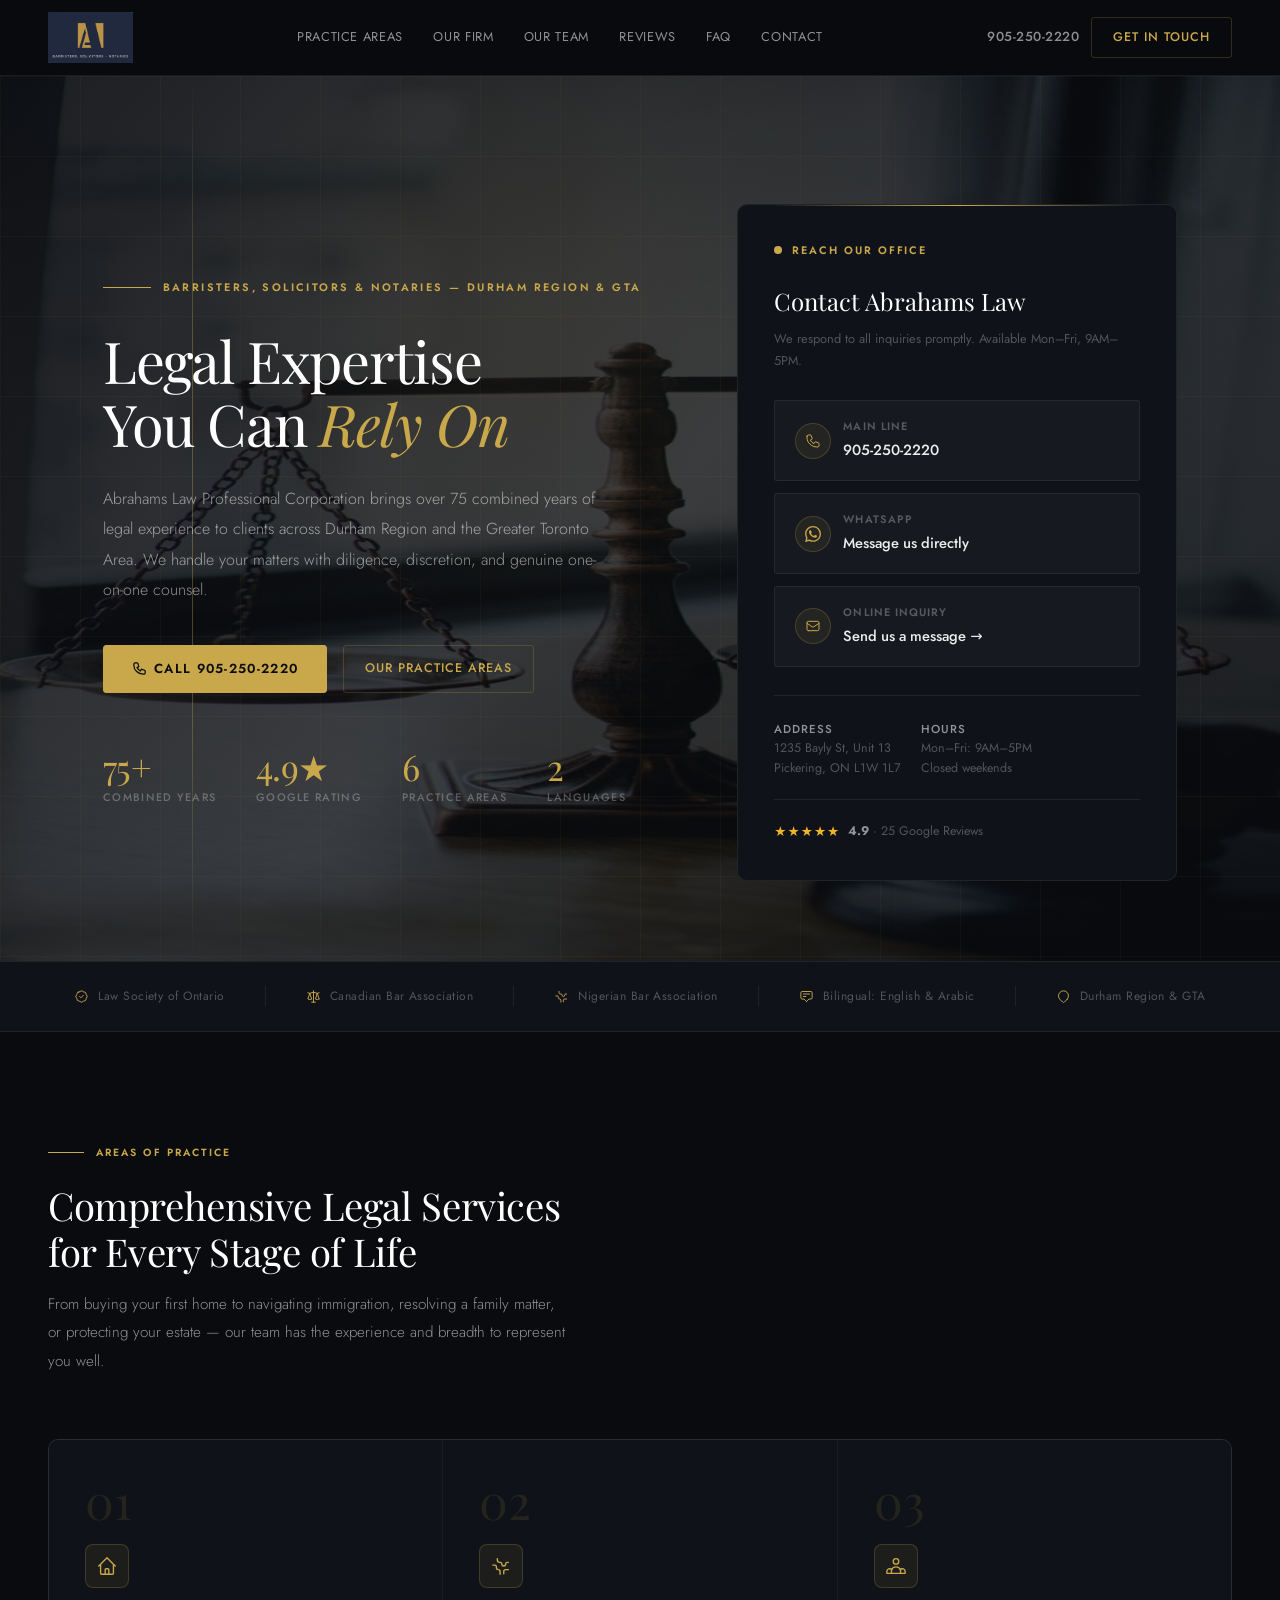
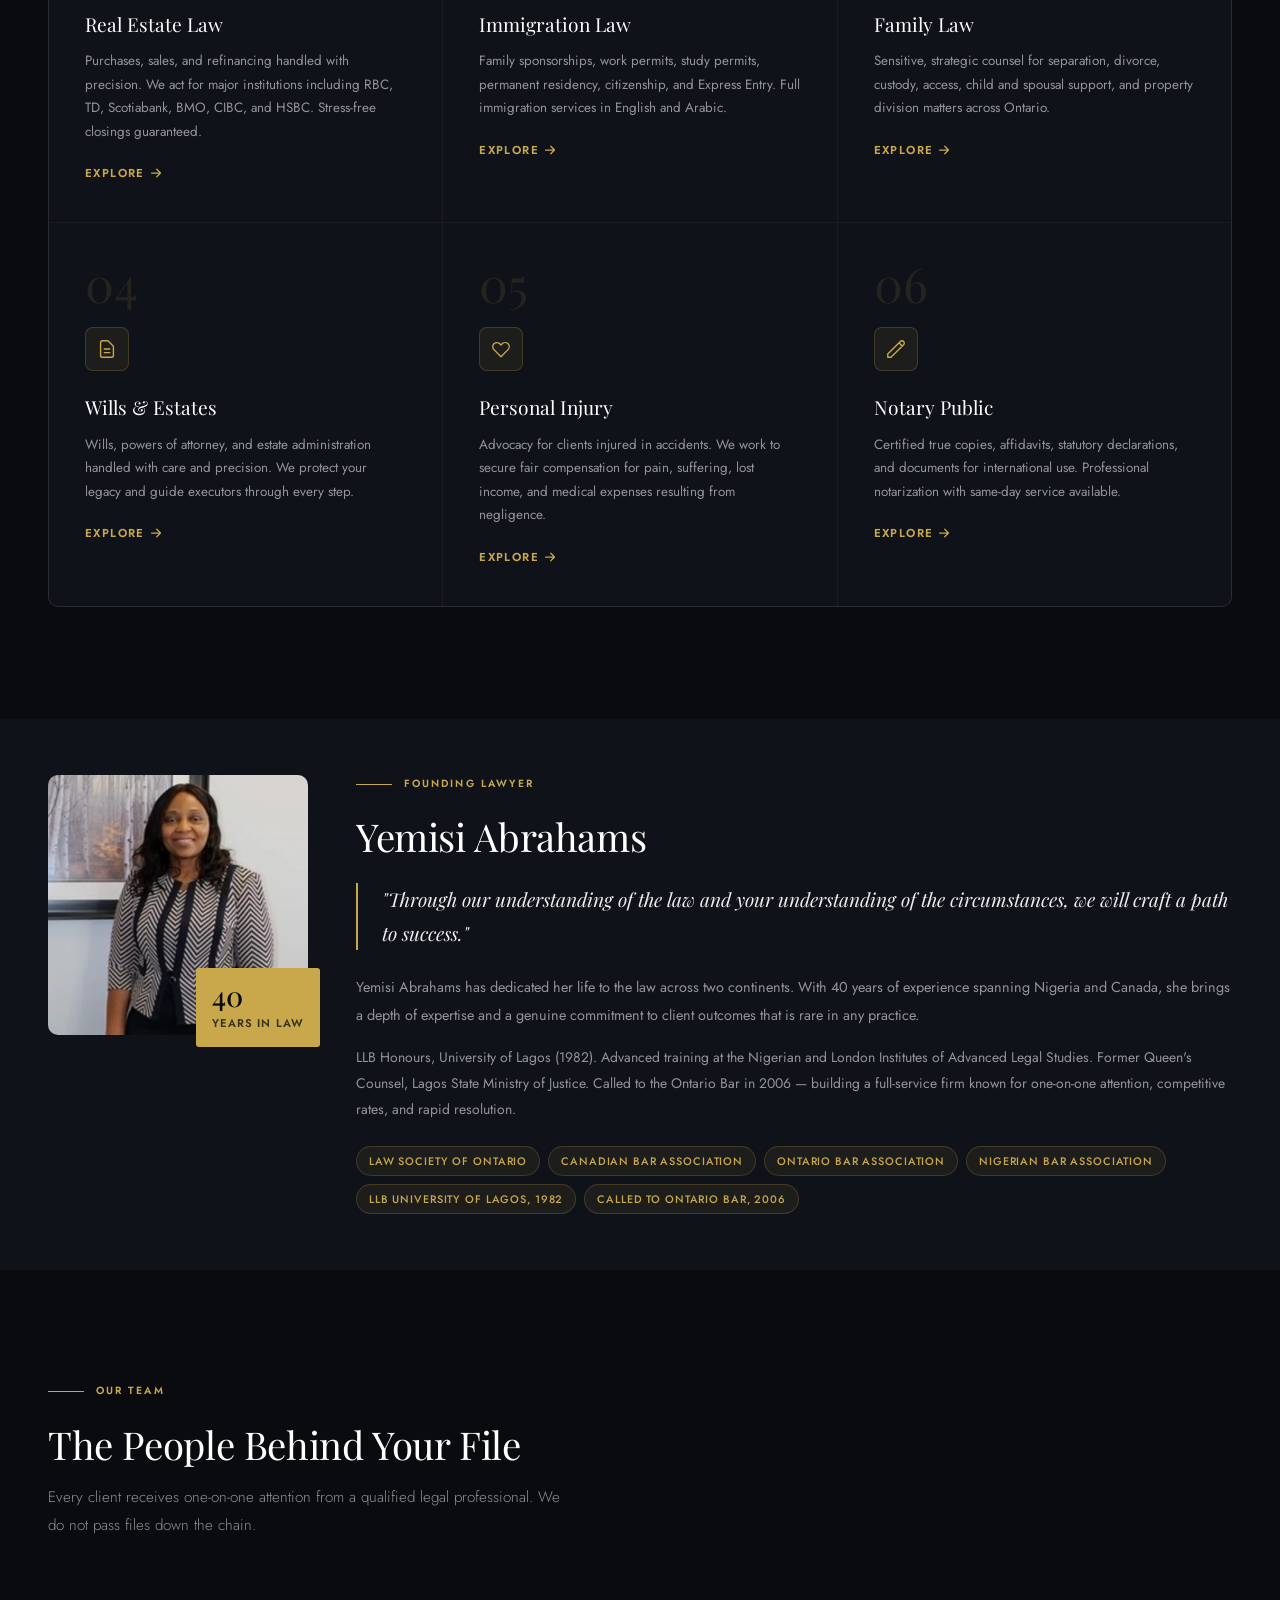
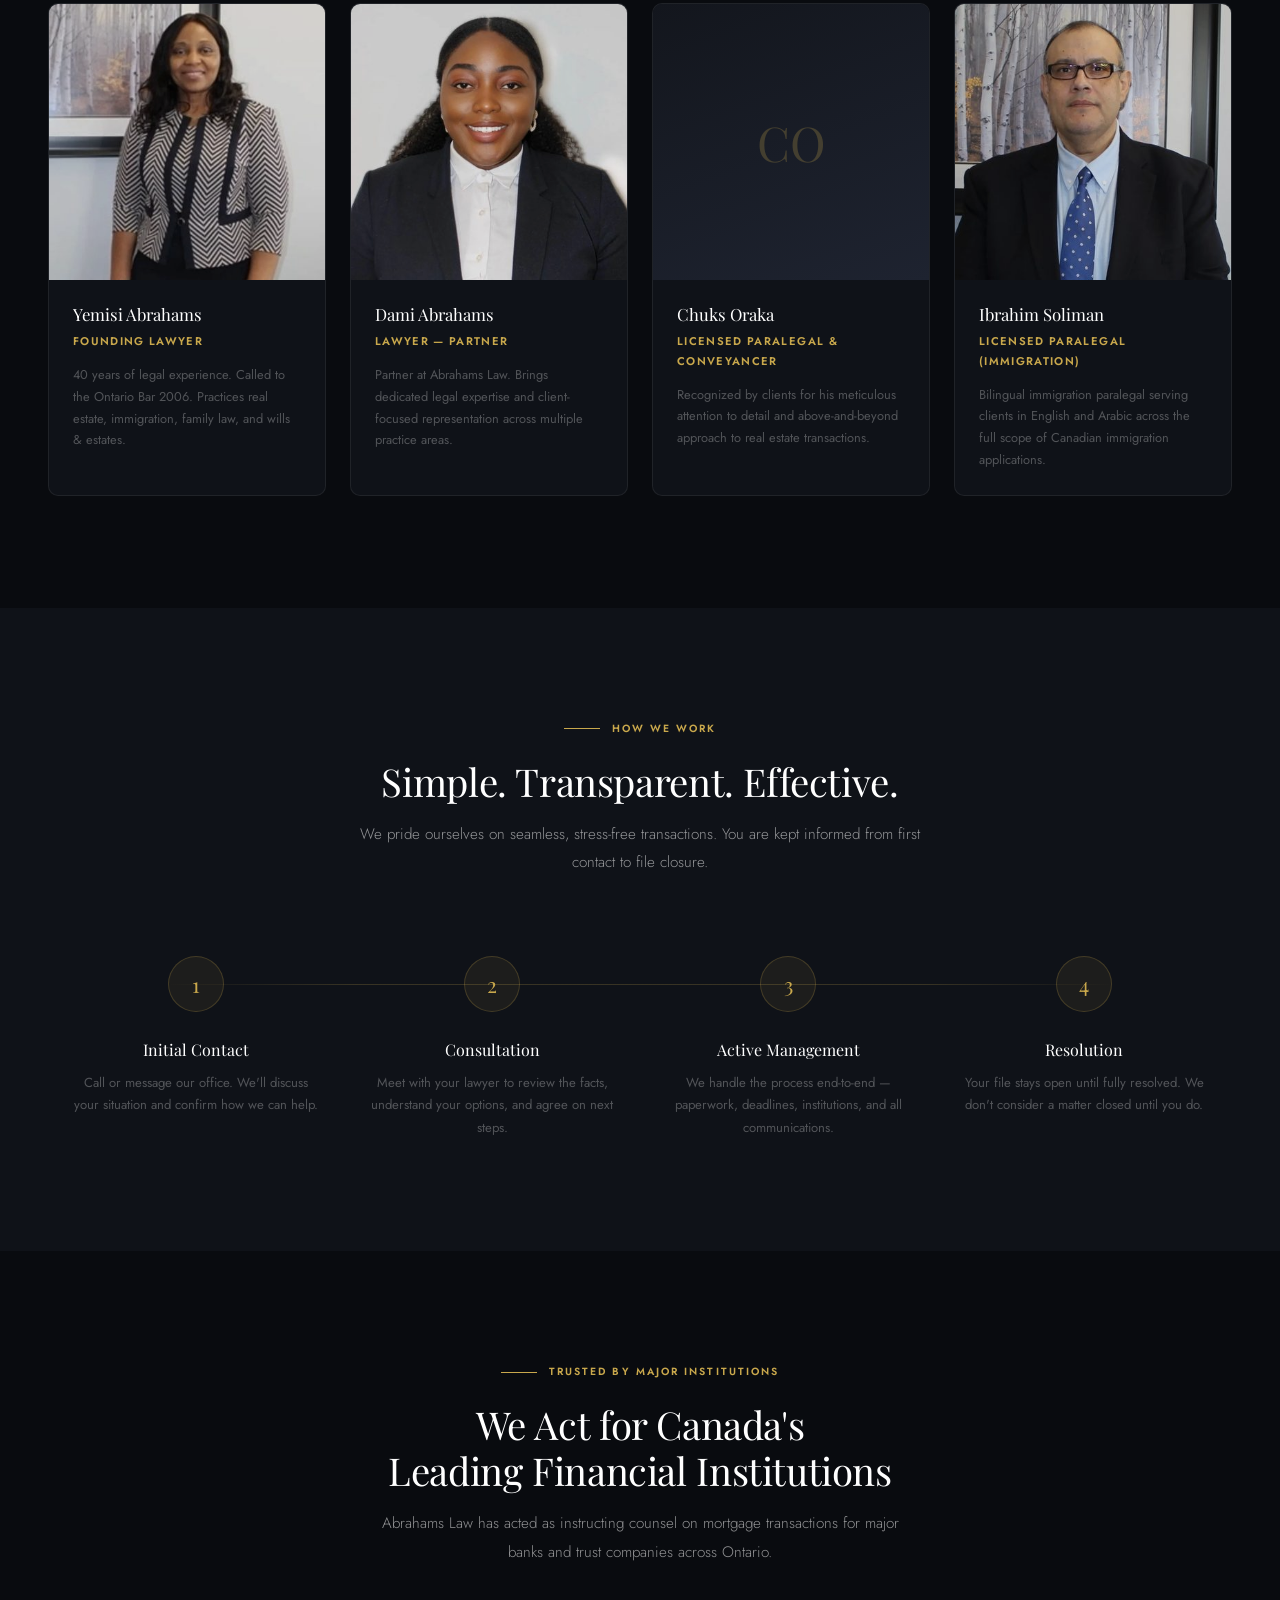
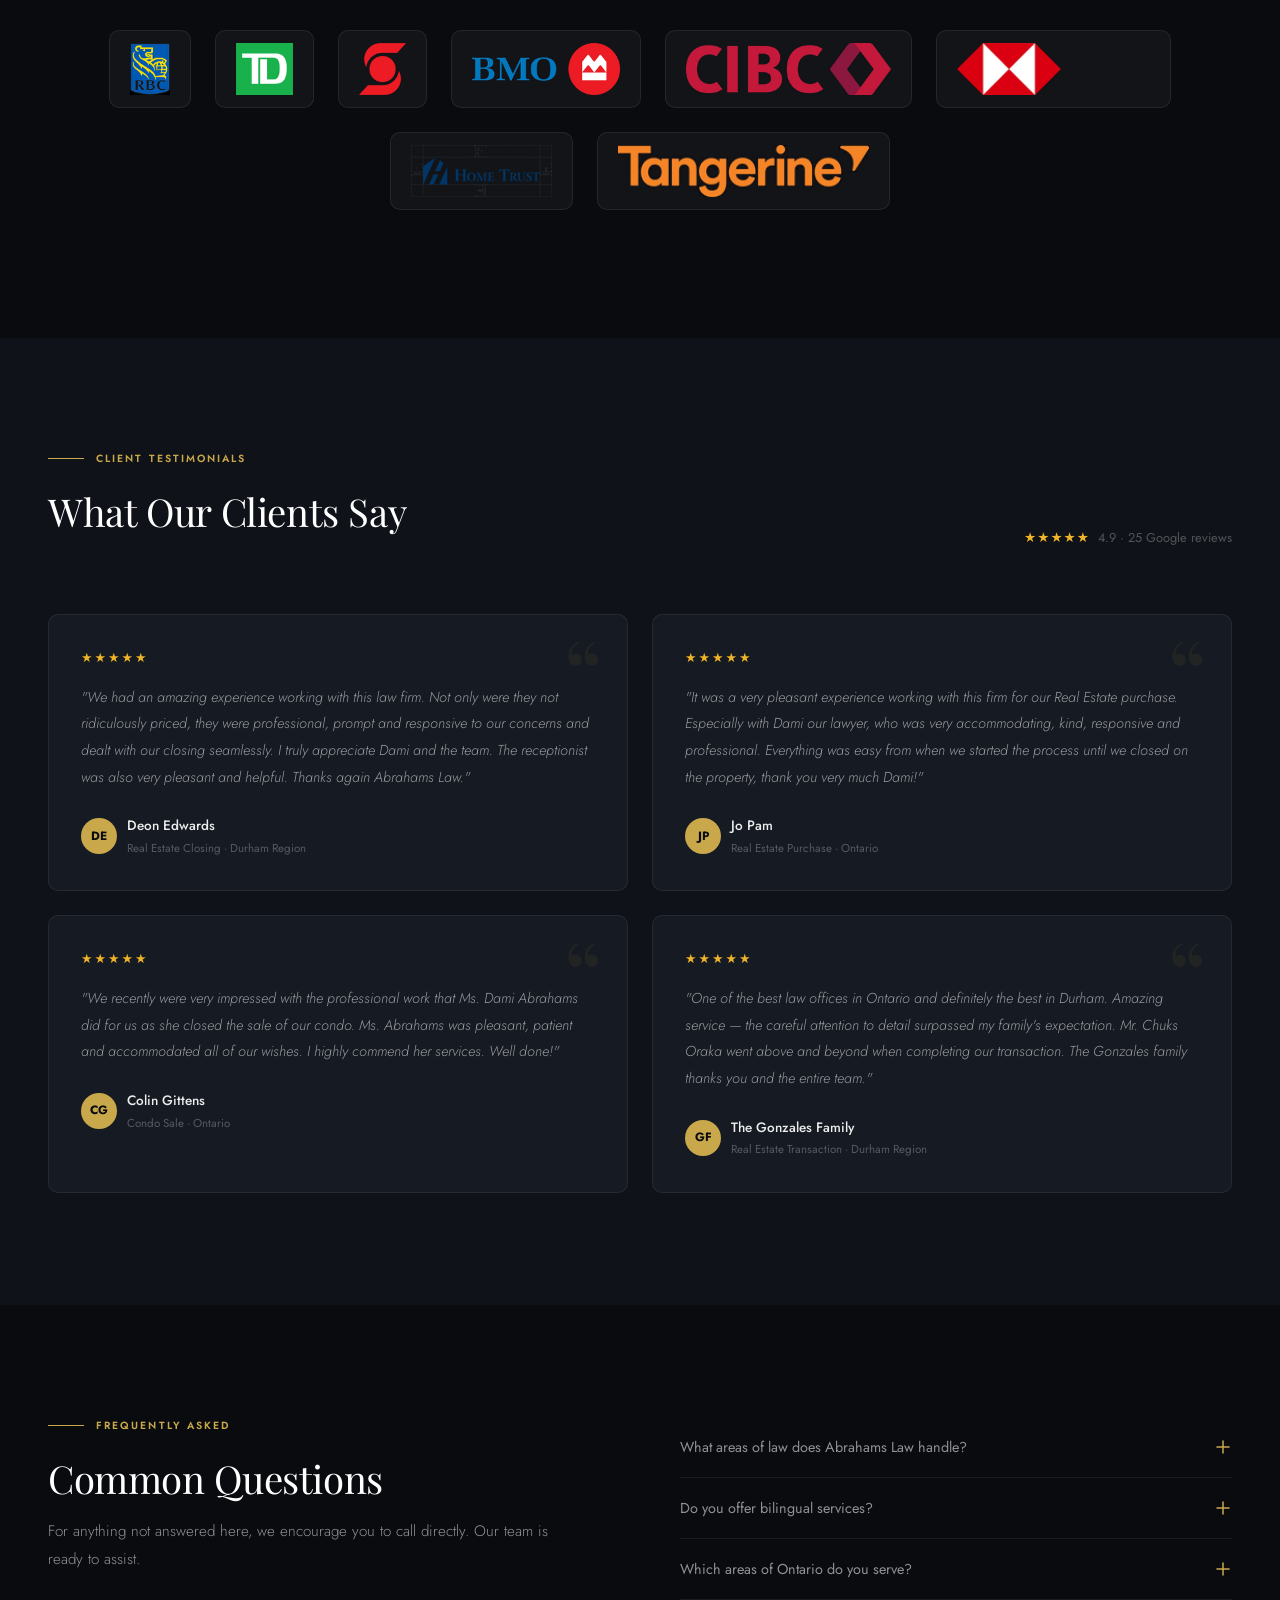
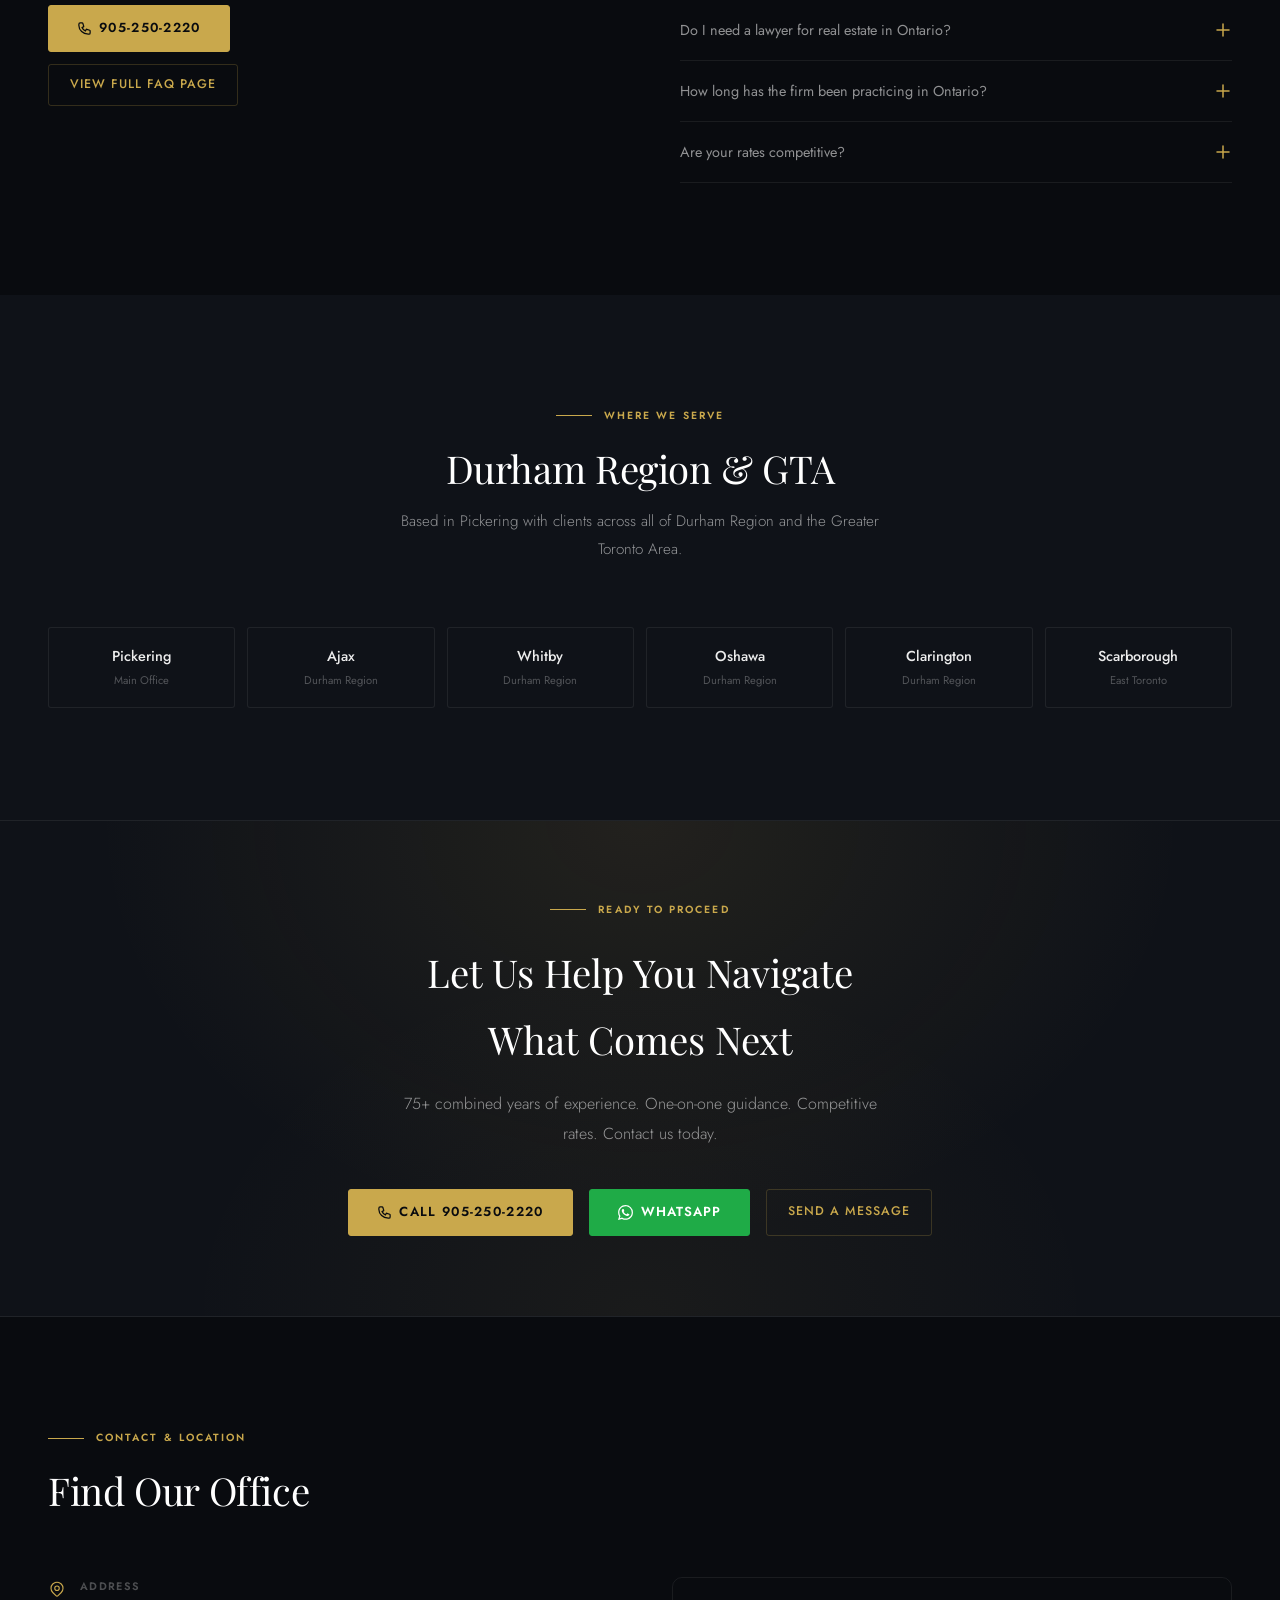
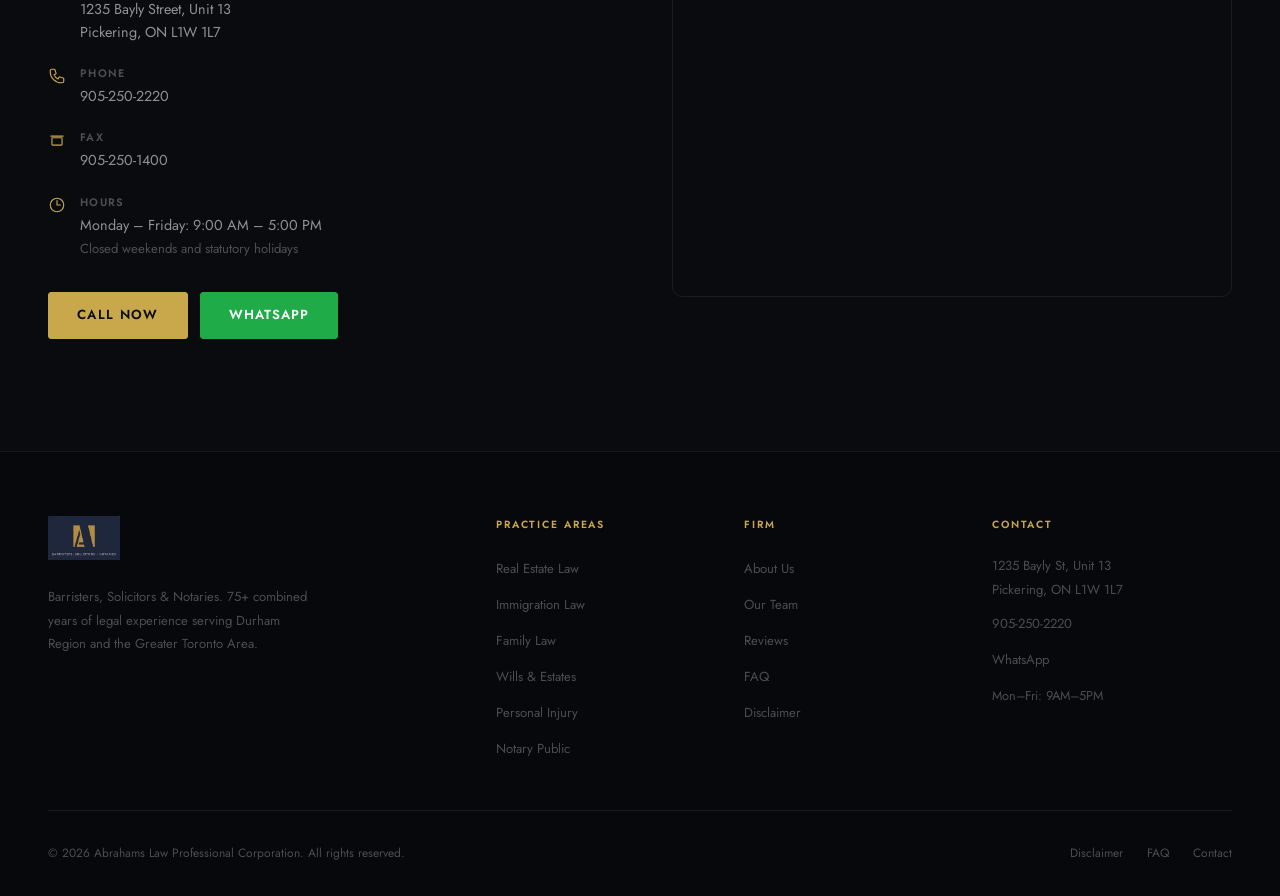
==== commit 9b00bd94: "Fix mobile overlay, add bank logos carousel, enhance WhatsApp detection Made-with: Cursor" ====
--- a/index.html
+++ b/index.html
@@ -177,7 +177,7 @@
               <div class="coico"><svg width="16" height="16" fill="none" viewBox="0 0 24 24" stroke="currentColor" stroke-width="1.5"><path stroke-linecap="round" stroke-linejoin="round" d="M3 5a2 2 0 012-2h3.28a1 1 0 01.948.684l1.498 4.493a1 1 0 01-.502 1.21l-2.257 1.13a11.042 11.042 0 005.516 5.516l1.13-2.257a1 1 0 011.21-.502l4.493 1.498a1 1 0 01.684.949V19a2 2 0 01-2 2h-1C9.716 21 3 14.284 3 7V5z"/></svg></div>
               <div><div class="colbl">Main Line</div><div class="coval">905-250-2220</div></div>
             </a>
-            <a href="https://wa.me/19052502220" class="copt" rel="noopener noreferrer" target="_blank" aria-label="WhatsApp">
+            <a href="#" onclick="handleWhatsApp(event)" class="copt" rel="noopener noreferrer" aria-label="WhatsApp">
               <div class="coico"><svg width="16" height="16" fill="currentColor" viewBox="0 0 24 24"><path d="M17.472 14.382c-.297-.149-1.758-.867-2.03-.967-.273-.099-.471-.148-.67.15-.197.297-.767.966-.94 1.164-.173.199-.347.223-.644.075-.297-.15-1.255-.463-2.39-1.475-.883-.788-1.48-1.761-1.653-2.059-.173-.297-.018-.458.13-.606.134-.133.298-.347.446-.52.149-.174.198-.298.298-.497.099-.198.05-.371-.025-.52-.075-.149-.669-1.612-.916-2.207-.242-.579-.487-.5-.669-.51-.173-.008-.371-.01-.57-.01-.198 0-.52.074-.792.372-.272.297-1.04 1.016-1.04 2.479 0 1.462 1.065 2.875 1.213 3.074.149.198 2.096 3.2 5.077 4.487.709.306 1.262.489 1.694.625.712.227 1.36.195 1.871.118.571-.085 1.758-.719 2.006-1.413.248-.694.248-1.289.173-1.413-.074-.124-.272-.198-.57-.347m-5.421 7.403h-.004a9.87 9.87 0 01-5.031-1.378l-.361-.214-3.741.982.998-3.648-.235-.374a9.86 9.86 0 01-1.51-5.26c.001-5.45 4.436-9.884 9.888-9.884 2.64 0 5.122 1.03 6.988 2.898a9.825 9.825 0 012.893 6.994c-.003 5.45-4.437 9.884-9.885 9.884m8.413-18.297A11.815 11.815 0 0012.05 0C5.495 0 .16 5.335.157 11.892c0 2.096.547 4.142 1.588 5.945L.057 24l6.305-1.654a11.882 11.882 0 005.683 1.448h.005c6.554 0 11.89-5.335 11.893-11.893a11.821 11.821 0 00-3.48-8.413z"/></svg></div>
               <div><div class="colbl">WhatsApp</div><div class="coval">Message us directly</div></div>
             </a>
@@ -354,30 +354,32 @@
           <h2 class="stitle" id="insth" style="text-align:center">We Act for Canada's<br>Leading Financial Institutions</h2>
           <p class="ssub" style="margin:0 auto;text-align:center">Abrahams Law has acted as instructing counsel on mortgage transactions for major banks and trust companies across Ontario.</p>
         </div>
-        <div class="ig rev" style="gap:1.5rem;align-items:center">
-          <div class="iw" title="RBC Royal Bank">
-            <img src="assets/images/rbc-royal-bank.png" alt="RBC Royal Bank" style="height:52px;width:auto;display:block;object-fit:contain">
-          </div>
-          <div class="iw" title="TD Canada Trust">
-            <img src="assets/images/td-canada-trust.png" alt="TD Canada Trust" style="height:52px;width:auto;display:block;object-fit:contain">
-          </div>
-          <div class="iw" title="Scotiabank">
-            <img src="assets/images/scotiabank.png" alt="Scotiabank" style="height:52px;width:auto;display:block;object-fit:contain">
-          </div>
-          <div class="iw" title="BMO Bank of Montreal">
-            <img src="assets/images/bmo-bank-of-montreal.png" alt="BMO Bank of Montreal" style="height:52px;width:auto;display:block;object-fit:contain">
-          </div>
-          <div class="iw" title="CIBC">
-            <img src="assets/images/cibc.png" alt="CIBC" style="height:52px;width:auto;display:block;object-fit:contain">
-          </div>
-          <div class="iw" title="HSBC">
-            <img src="assets/images/hsbc.png" alt="HSBC" style="height:52px;width:auto;display:block;object-fit:contain">
-          </div>
-          <div class="iw" title="Home Trust">
-            <img src="assets/images/home-trust.png" alt="Home Trust" style="height:52px;width:auto;display:block;object-fit:contain">
-          </div>
-          <div class="iw" title="Tangerine Bank">
-            <img src="assets/images/tangerine-bank.png" alt="Tangerine Bank" style="height:52px;width:auto;display:block;object-fit:contain">
+        <div class="carousel-container rev">
+          <div class="carousel-logos">
+            <div class="iw" title="RBC Royal Bank">
+              <img src="assets/images/rbc-royal-bank.png" alt="RBC Royal Bank" style="height:52px;width:auto;display:block;object-fit:contain">
+            </div>
+            <div class="iw" title="TD Canada Trust">
+              <img src="assets/images/td-canada-trust.png" alt="TD Canada Trust" style="height:52px;width:auto;display:block;object-fit:contain">
+            </div>
+            <div class="iw" title="Scotiabank">
+              <img src="assets/images/scotiabank.png" alt="Scotiabank" style="height:52px;width:auto;display:block;object-fit:contain">
+            </div>
+            <div class="iw" title="BMO Bank of Montreal">
+              <img src="assets/images/bmo-bank-of-montreal.png" alt="BMO Bank of Montreal" style="height:52px;width:auto;display:block;object-fit:contain">
+            </div>
+            <div class="iw" title="CIBC">
+              <img src="assets/images/cibc.png" alt="CIBC" style="height:52px;width:auto;display:block;object-fit:contain">
+            </div>
+            <div class="iw" title="HSBC">
+              <img src="assets/images/hsbc.png" alt="HSBC" style="height:52px;width:auto;display:block;object-fit:contain">
+            </div>
+            <div class="iw" title="Home Trust">
+              <img src="assets/images/home-trust.png" alt="Home Trust" style="height:52px;width:auto;display:block;object-fit:contain">
+            </div>
+            <div class="iw" title="Tangerine Bank">
+              <img src="assets/images/tangerine-bank.png" alt="Tangerine Bank" style="height:52px;width:auto;display:block;object-fit:contain">
+            </div>
           </div>
         </div>
       </div>
@@ -478,7 +480,7 @@
         <p>75+ combined years of experience. One-on-one guidance. Competitive rates. Contact us today.</p>
         <div class="cact">
           <a href="tel:905-250-2220" class="btn-g"><svg width="15" height="15" fill="none" viewBox="0 0 24 24" stroke="currentColor" stroke-width="2"><path stroke-linecap="round" stroke-linejoin="round" d="M3 5a2 2 0 012-2h3.28a1 1 0 01.948.684l1.498 4.493a1 1 0 01-.502 1.21l-2.257 1.13a11.042 11.042 0 005.516 5.516l1.13-2.257a1 1 0 011.21-.502l4.493 1.498a1 1 0 01.684.949V19a2 2 0 01-2 2h-1C9.716 21 3 14.284 3 7V5z"/></svg>Call 905-250-2220</a>
-          <a href="https://wa.me/19052502220" class="btn-wa" rel="noopener noreferrer" target="_blank"><svg width="15" height="15" fill="currentColor" viewBox="0 0 24 24"><path d="M17.472 14.382c-.297-.149-1.758-.867-2.03-.967-.273-.099-.471-.148-.67.15-.197.297-.767.966-.94 1.164-.173.199-.347.223-.644.075-.297-.15-1.255-.463-2.39-1.475-.883-.788-1.48-1.761-1.653-2.059-.173-.297-.018-.458.13-.606.134-.133.298-.347.446-.52.149-.174.198-.298.298-.497.099-.198.05-.371-.025-.52-.075-.149-.669-1.612-.916-2.207-.242-.579-.487-.5-.669-.51-.173-.008-.371-.01-.57-.01-.198 0-.52.074-.792.372-.272.297-1.04 1.016-1.04 2.479 0 1.462 1.065 2.875 1.213 3.074.149.198 2.096 3.2 5.077 4.487.709.306 1.262.489 1.694.625.712.227 1.36.195 1.871.118.571-.085 1.758-.719 2.006-1.413.248-.694.248-1.289.173-1.413-.074-.124-.272-.198-.57-.347m-5.421 7.403h-.004a9.87 9.87 0 01-5.031-1.378l-.361-.214-3.741.982.998-3.648-.235-.374a9.86 9.86 0 01-1.51-5.26c.001-5.45 4.436-9.884 9.888-9.884 2.64 0 5.122 1.03 6.988 2.898a9.825 9.825 0 012.893 6.994c-.003 5.45-4.437 9.884-9.885 9.884m8.413-18.297A11.815 11.815 0 0012.05 0C5.495 0 .16 5.335.157 11.892c0 2.096.547 4.142 1.588 5.945L.057 24l6.305-1.654a11.882 11.882 0 005.683 1.448h.005c6.554 0 11.89-5.335 11.893-11.893a11.821 11.821 0 00-3.48-8.413z"/></svg>WhatsApp</a>
+          <a href="#" onclick="handleWhatsApp(event)" class="btn-wa"><svg width="15" height="15" fill="currentColor" viewBox="0 0 24 24"><path d="M17.472 14.382c-.297-.149-1.758-.867-2.03-.967-.273-.099-.471-.148-.67.15-.197.297-.767.966-.94 1.164-.173.199-.347.223-.644.075-.297-.15-1.255-.463-2.39-1.475-.883-.788-1.48-1.761-1.653-2.059-.173-.297-.018-.458.13-.606.134-.133.298-.347.446-.52.149-.174.198-.298.298-.497.099-.198.05-.371-.025-.52-.075-.149-.669-1.612-.916-2.207-.242-.579-.487-.5-.669-.51-.173-.008-.371-.01-.57-.01-.198 0-.52.074-.792.372-.272.297-1.04 1.016-1.04 2.479 0 1.462 1.065 2.875 1.213 3.074.149.198 2.096 3.2 5.077 4.487.709.306 1.262.489 1.694.625.712.227 1.36.195 1.871.118.571-.085 1.758-.719 2.006-1.413.248-.694.248-1.289.173-1.413-.074-.124-.272-.198-.57-.347m-5.421 7.403h-.004a9.87 9.87 0 01-5.031-1.378l-.361-.214-3.741.982.998-3.648-.235-.374a9.86 9.86 0 01-1.51-5.26c.001-5.45 4.436-9.884 9.888-9.884 2.64 0 5.122 1.03 6.988 2.898a9.825 9.825 0 012.893 6.994c-.003 5.45-4.437 9.884-9.885 9.884m8.413-18.297A11.815 11.815 0 0012.05 0C5.495 0 .16 5.335.157 11.892c0 2.096.547 4.142 1.588 5.945L.057 24l6.305-1.654a11.882 11.882 0 005.683 1.448h.005c6.554 0 11.89-5.335 11.893-11.893a11.821 11.821 0 00-3.48-8.413z"/></svg>WhatsApp</a>
           <a href="mailto:Info@Abrahamsatlaw.com?subject=Legal Inquiry" class="btn-o">Send a Message</a>
         </div>
       </div>
@@ -533,7 +535,7 @@
         <div class="fc"><h4>Contact</h4><ul>
           <li style="color:var(--t3);font-size:.82rem;line-height:1.8">1235 Bayly St, Unit 13<br>Pickering, ON L1W 1L7</li>
           <li><a href="tel:905-250-2220">905-250-2220</a></li>
-          <li><a href="https://wa.me/19052502220" rel="noopener noreferrer" target="_blank">WhatsApp</a></li>
+          <li><a href="#" onclick="handleWhatsApp(event)" rel="noopener noreferrer">WhatsApp</a></li>
           <li style="color:var(--t3);font-size:.8rem;margin-top:.25rem">Mon–Fri: 9AM–5PM</li>
         </ul></div>
       </div>
@@ -550,7 +552,7 @@
 
   <div class="mcta" role="complementary" aria-label="Quick contact">
     <a href="tel:905-250-2220" class="mcc" aria-label="Call Abrahams Law"><svg width="14" height="14" fill="none" viewBox="0 0 24 24" stroke="currentColor" stroke-width="2"><path stroke-linecap="round" stroke-linejoin="round" d="M3 5a2 2 0 012-2h3.28a1 1 0 01.948.684l1.498 4.493a1 1 0 01-.502 1.21l-2.257 1.13a11.042 11.042 0 005.516 5.516l1.13-2.257a1 1 0 011.21-.502l4.493 1.498a1 1 0 01.684.949V19a2 2 0 01-2 2h-1C9.716 21 3 14.284 3 7V5z"/></svg>Call Now</a>
-    <a href="https://wa.me/19052502220" class="mcw" rel="noopener noreferrer" target="_blank" aria-label="WhatsApp"><svg width="14" height="14" fill="currentColor" viewBox="0 0 24 24"><path d="M17.472 14.382c-.297-.149-1.758-.867-2.03-.967-.273-.099-.471-.148-.67.15-.197.297-.767.966-.94 1.164-.173.199-.347.223-.644.075-.297-.15-1.255-.463-2.39-1.475-.883-.788-1.48-1.761-1.653-2.059-.173-.297-.018-.458.13-.606.134-.133.298-.347.446-.52.149-.174.198-.298.298-.497.099-.198.05-.371-.025-.52-.075-.149-.669-1.612-.916-2.207-.242-.579-.487-.5-.669-.51-.173-.008-.371-.01-.57-.01-.198 0-.52.074-.792.372-.272.297-1.04 1.016-1.04 2.479 0 1.462 1.065 2.875 1.213 3.074.149.198 2.096 3.2 5.077 4.487.709.306 1.262.489 1.694.625.712.227 1.36.195 1.871.118.571-.085 1.758-.719 2.006-1.413.248-.694.248-1.289.173-1.413-.074-.124-.272-.198-.57-.347m-5.421 7.403h-.004a9.87 9.87 0 01-5.031-1.378l-.361-.214-3.741.982.998-3.648-.235-.374a9.86 9.86 0 01-1.51-5.26c.001-5.45 4.436-9.884 9.888-9.884 2.64 0 5.122 1.03 6.988 2.898a9.825 9.825 0 012.893 6.994c-.003 5.45-4.437 9.884-9.885 9.884m8.413-18.297A11.815 11.815 0 0012.05 0C5.495 0 .16 5.335.157 11.892c0 2.096.547 4.142 1.588 5.945L.057 24l6.305-1.654a11.882 11.882 0 005.683 1.448h.005c6.554 0 11.89-5.335 11.893-11.893a11.821 11.821 0 00-3.48-8.413z"/></svg>WhatsApp</a>
+    <a href="#" onclick="handleWhatsApp(event)" class="mcw" aria-label="WhatsApp"><svg width="14" height="14" fill="currentColor" viewBox="0 0 24 24"><path d="M17.472 14.382c-.297-.149-1.758-.867-2.03-.967-.273-.099-.471-.148-.67.15-.197.297-.767.966-.94 1.164-.173.199-.347.223-.644.075-.297-.15-1.255-.463-2.39-1.475-.883-.788-1.48-1.761-1.653-2.059-.173-.297-.018-.458.13-.606.134-.133.298-.347.446-.52.149-.174.198-.298.298-.497.099-.198.05-.371-.025-.52-.075-.149-.669-1.612-.916-2.207-.242-.579-.487-.5-.669-.51-.173-.008-.371-.01-.57-.01-.198 0-.52.074-.792.372-.272.297-1.04 1.016-1.04 2.479 0 1.462 1.065 2.875 1.213 3.074.149.198 2.096 3.2 5.077 4.487.709.306 1.262.489 1.694.625.712.227 1.36.195 1.871.118.571-.085 1.758-.719 2.006-1.413.248-.694.248-1.289.173-1.413-.074-.124-.272-.198-.57-.347m-5.421 7.403h-.004a9.87 9.87 0 01-5.031-1.378l-.361-.214-3.741.982.998-3.648-.235-.374a9.86 9.86 0 01-1.51-5.26c.001-5.45 4.436-9.884 9.888-9.884 2.64 0 5.122 1.03 6.988 2.898a9.825 9.825 0 012.893 6.994c-.003 5.45-4.437 9.884-9.885 9.884m8.413-18.297A11.815 11.815 0 0012.05 0C5.495 0 .16 5.335.157 11.892c0 2.096.547 4.142 1.588 5.945L.057 24l6.305-1.654a11.882 11.882 0 005.683 1.448h.005c6.554 0 11.89-5.335 11.893-11.893a11.821 11.821 0 00-3.48-8.413z"/></svg>WhatsApp</a>
   </div>
 
   <script src="assets/js/main.js" defer></script>
--- a/assets/css/main.css
+++ b/assets/css/main.css
@@ -49,7 +49,8 @@
     .hbg{display:none;background:none;border:none;cursor:pointer;padding:.4rem;color:var(--t1)}
     .mnav{display:none;position:fixed;top:0;right:0;bottom:0;width:300px;background:var(--ink2);border-left:1px solid var(--b);z-index:1500;padding:2rem 1.5rem;flex-direction:column;transform:translateX(100%);transition:transform .35s var(--ease)}
     .mnav.op{transform:translateX(0)}
-    .mov{display:none;position:fixed;inset:0;background:rgba(0,0,0,.6);z-index:1400;opacity:0;transition:opacity .3s}
+    .mov{display:none;position:fixed;inset:0;background:rgba(0,0,0,.6);z-index:1400;opacity:0;transition:opacity .3s;pointer-events:none}
+    .mov.op{pointer-events:auto}
     .mov.op{opacity:1}
     @media(max-width:960px){nav{padding:0 1.5rem}.nlinks,.ntel{display:none}.hbg{display:block}.mnav,.mov{display:flex}}
 
@@ -245,7 +246,7 @@
     .fleg a:hover{color:var(--gold)}
 
     /* STICKY MOB */
-    .mcta{display:none;position:fixed;bottom:0;left:0;right:0;background:rgba(9,11,15,.95);backdrop-filter:blur(20px);border-top:1px solid var(--b);padding:.75rem 1rem;gap:.75rem;z-index:500}
+    .mcta{display:none;position:fixed;bottom:0;left:0;right:0;background:rgba(9,11,15,.95);backdrop-filter:blur(20px);border-top:1px solid var(--b);padding:.75rem 1rem;gap:.75rem;z-index:1401}
     .mcta a{flex:1;display:flex;align-items:center;justify-content:center;gap:6px;padding:.7rem;border-radius:var(--r);font-size:.8rem;font-weight:600;letter-spacing:.08em;text-transform:uppercase;text-decoration:none}
     .mcc{background:var(--gold);color:var(--ink)}
     .mcw{background:#1FAB47;color:var(--white)}
@@ -260,6 +261,12 @@
     @media(max-width:960px){.hinn{grid-template-columns:1fr;padding:5rem 1.5rem 3rem}.hpanel{max-width:480px}.sec{padding:5rem 1.5rem}.ts{padding:1.5rem}.ctab{padding:4rem 1.5rem}footer{padding:3rem 1.5rem 2rem}}
     @media(max-width:600px){.sec{padding:4rem 1.25rem}.hst{gap:1.5rem;flex-wrap:wrap}}
 
+    /* Bank Logos Carousel */
+    .carousel-container{overflow-x:auto;-webkit-overflow-scrolling:touch;scroll-behavior:smooth;width:100%}
+    .carousel-logos{display:flex;gap:1.5rem;padding:1rem 0;min-width:min-content}
+    @media(min-width:768px){.carousel-container{overflow-x:visible}.carousel-logos{flex-wrap:wrap;justify-content:center;min-width:auto}}
+    @media(max-width:767px){.carousel-container{margin:0 -1.5rem;padding:0 1.5rem}.carousel-logos{min-width:calc(100vw - 3rem)}}
+
     .iw{display:flex;align-items:center;justify-content:center;padding:.75rem 1.25rem;background:rgba(255,255,255,0.04);border:1px solid rgba(255,255,255,0.08);border-radius:10px;transition:transform .2s,background .2s,box-shadow .2s;cursor:default}
     .iw:hover{transform:translateY(-3px);background:rgba(255,255,255,0.08);box-shadow:0 10px 28px rgba(0,0,0,.45)}
     .iw img{height:44px;width:auto;display:block;object-fit:contain}
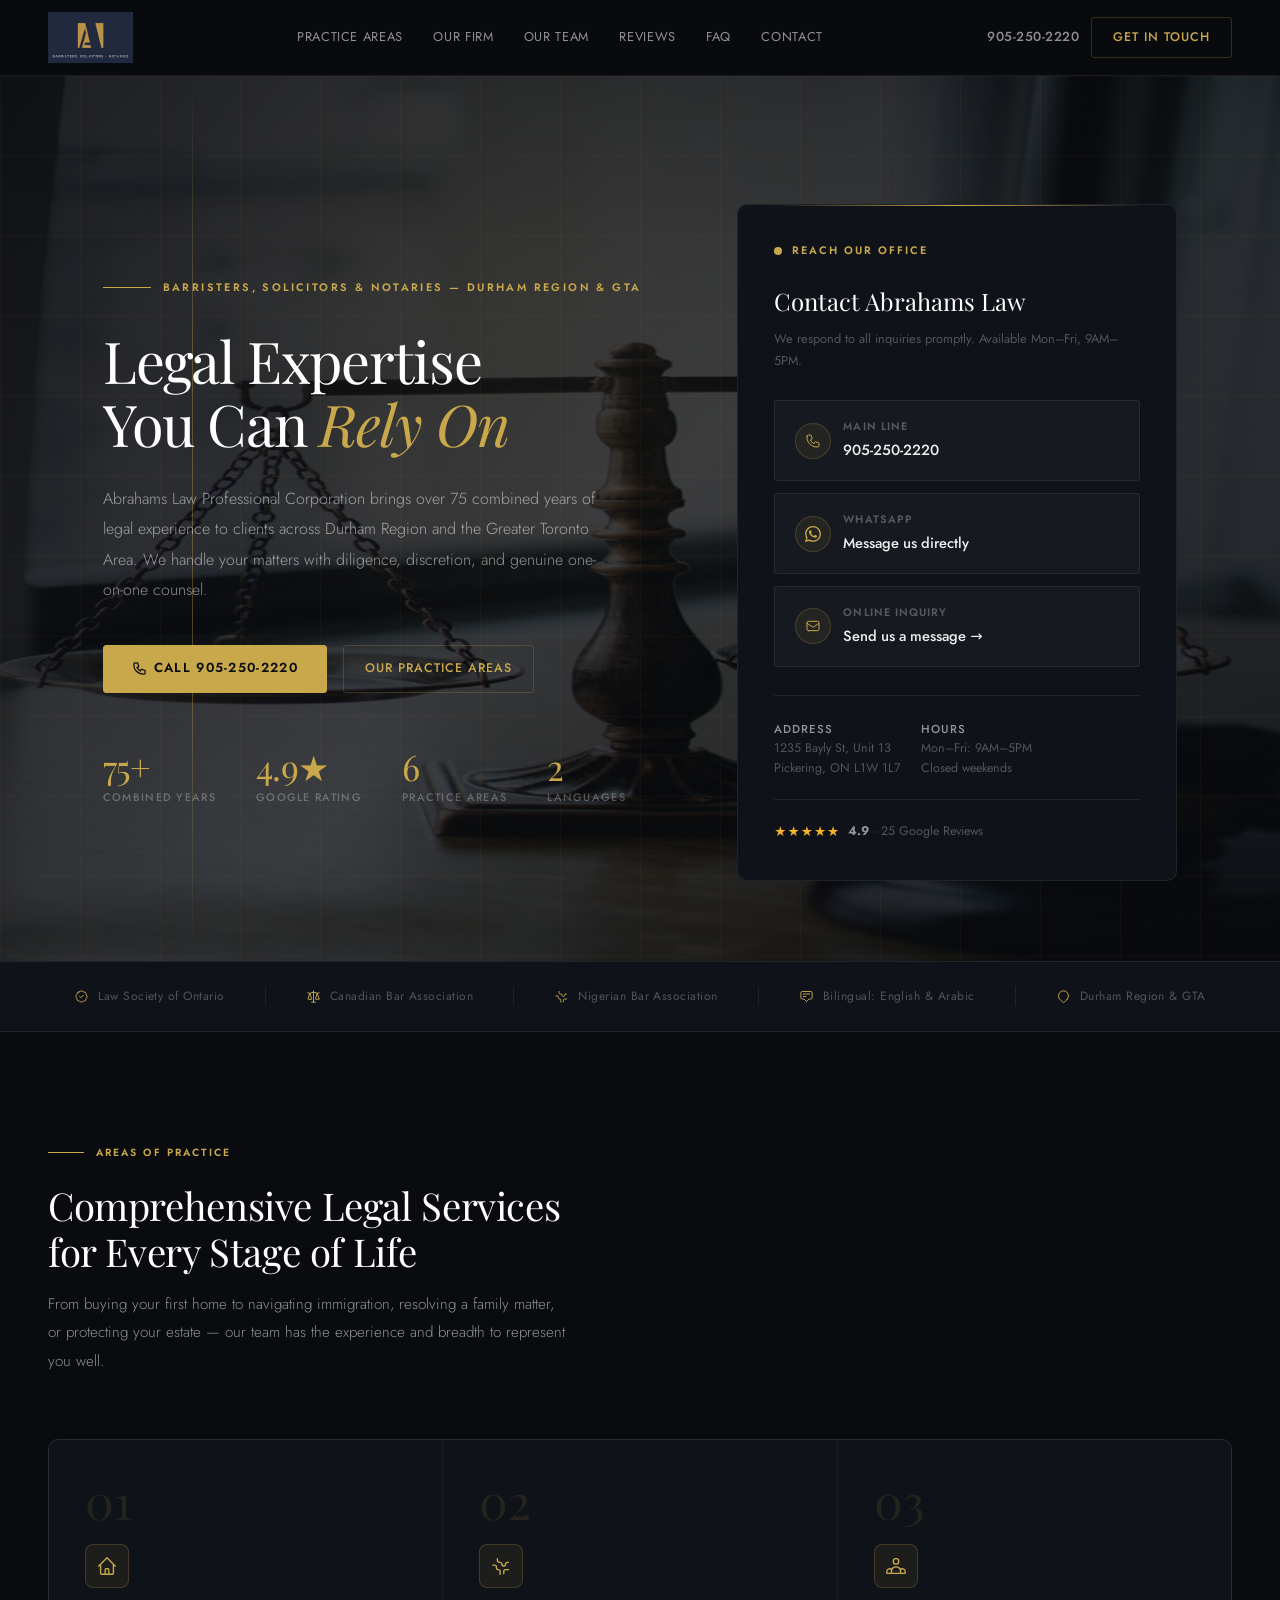
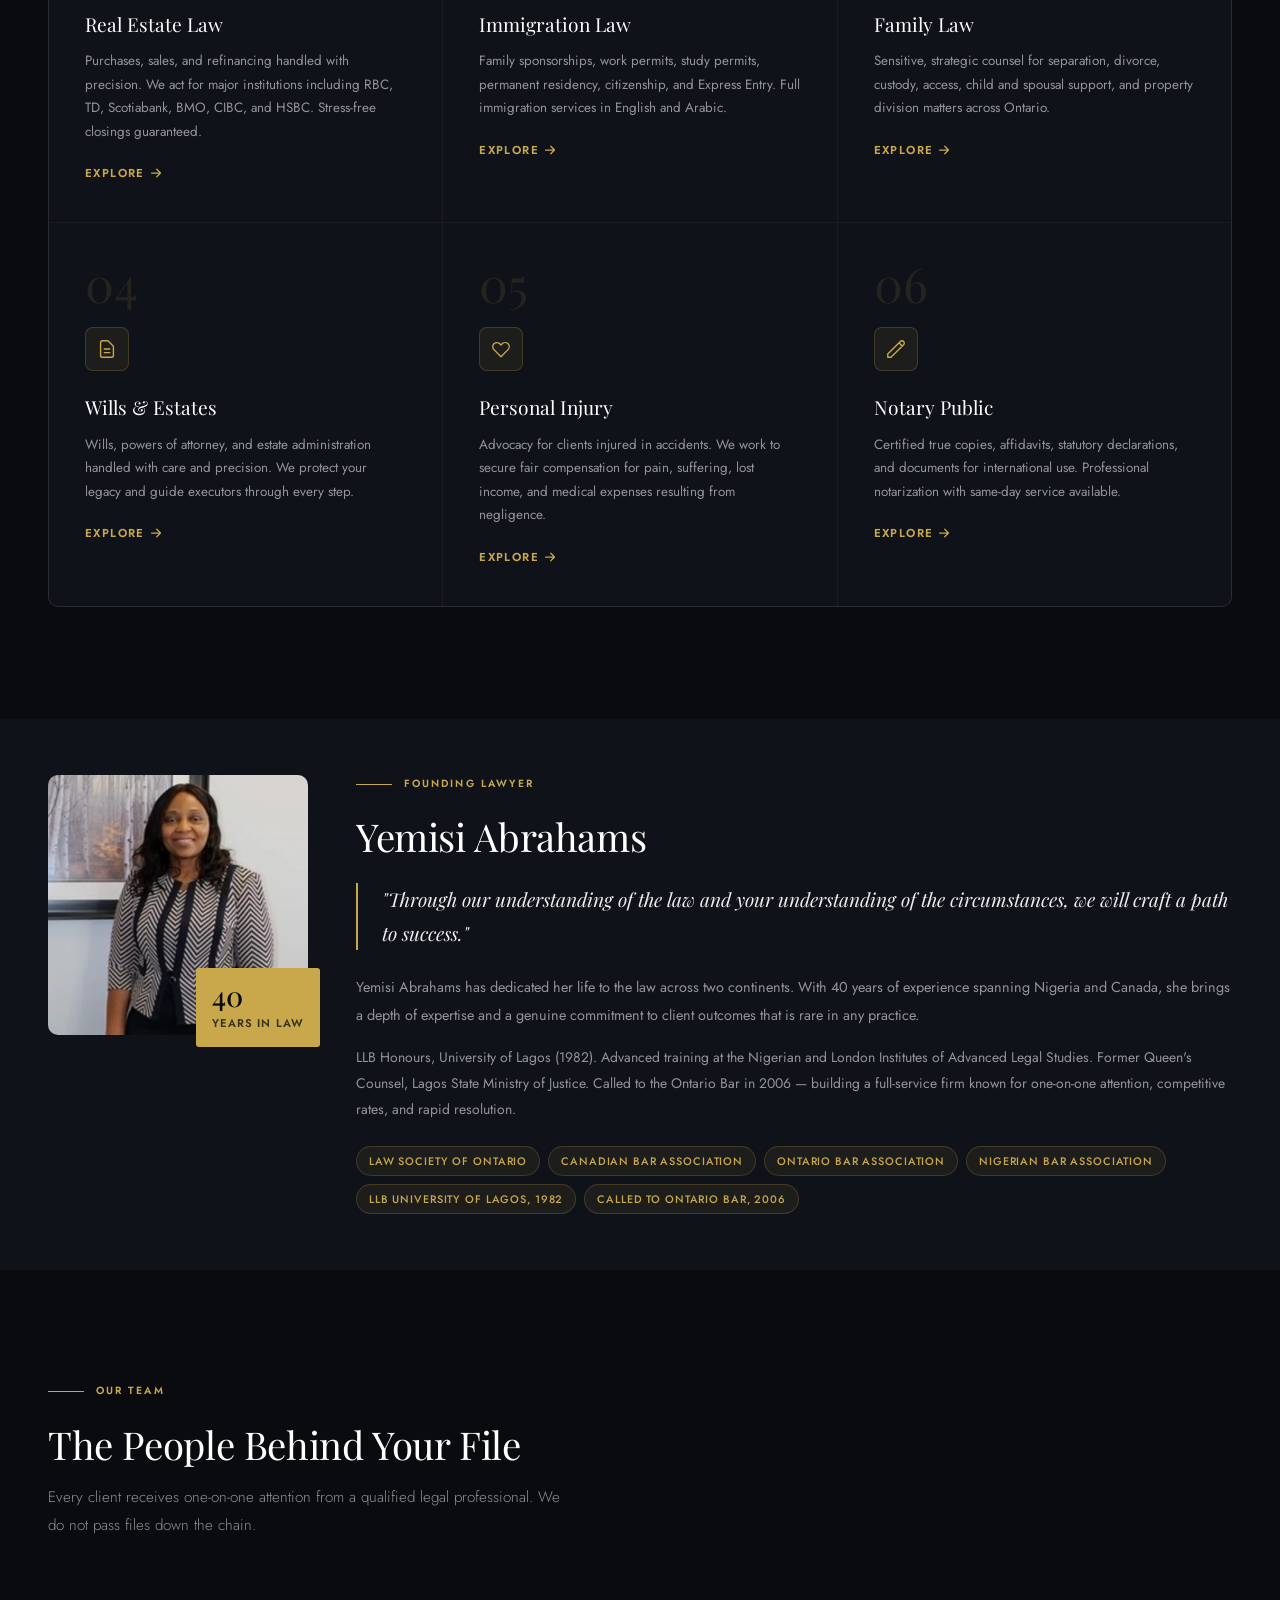
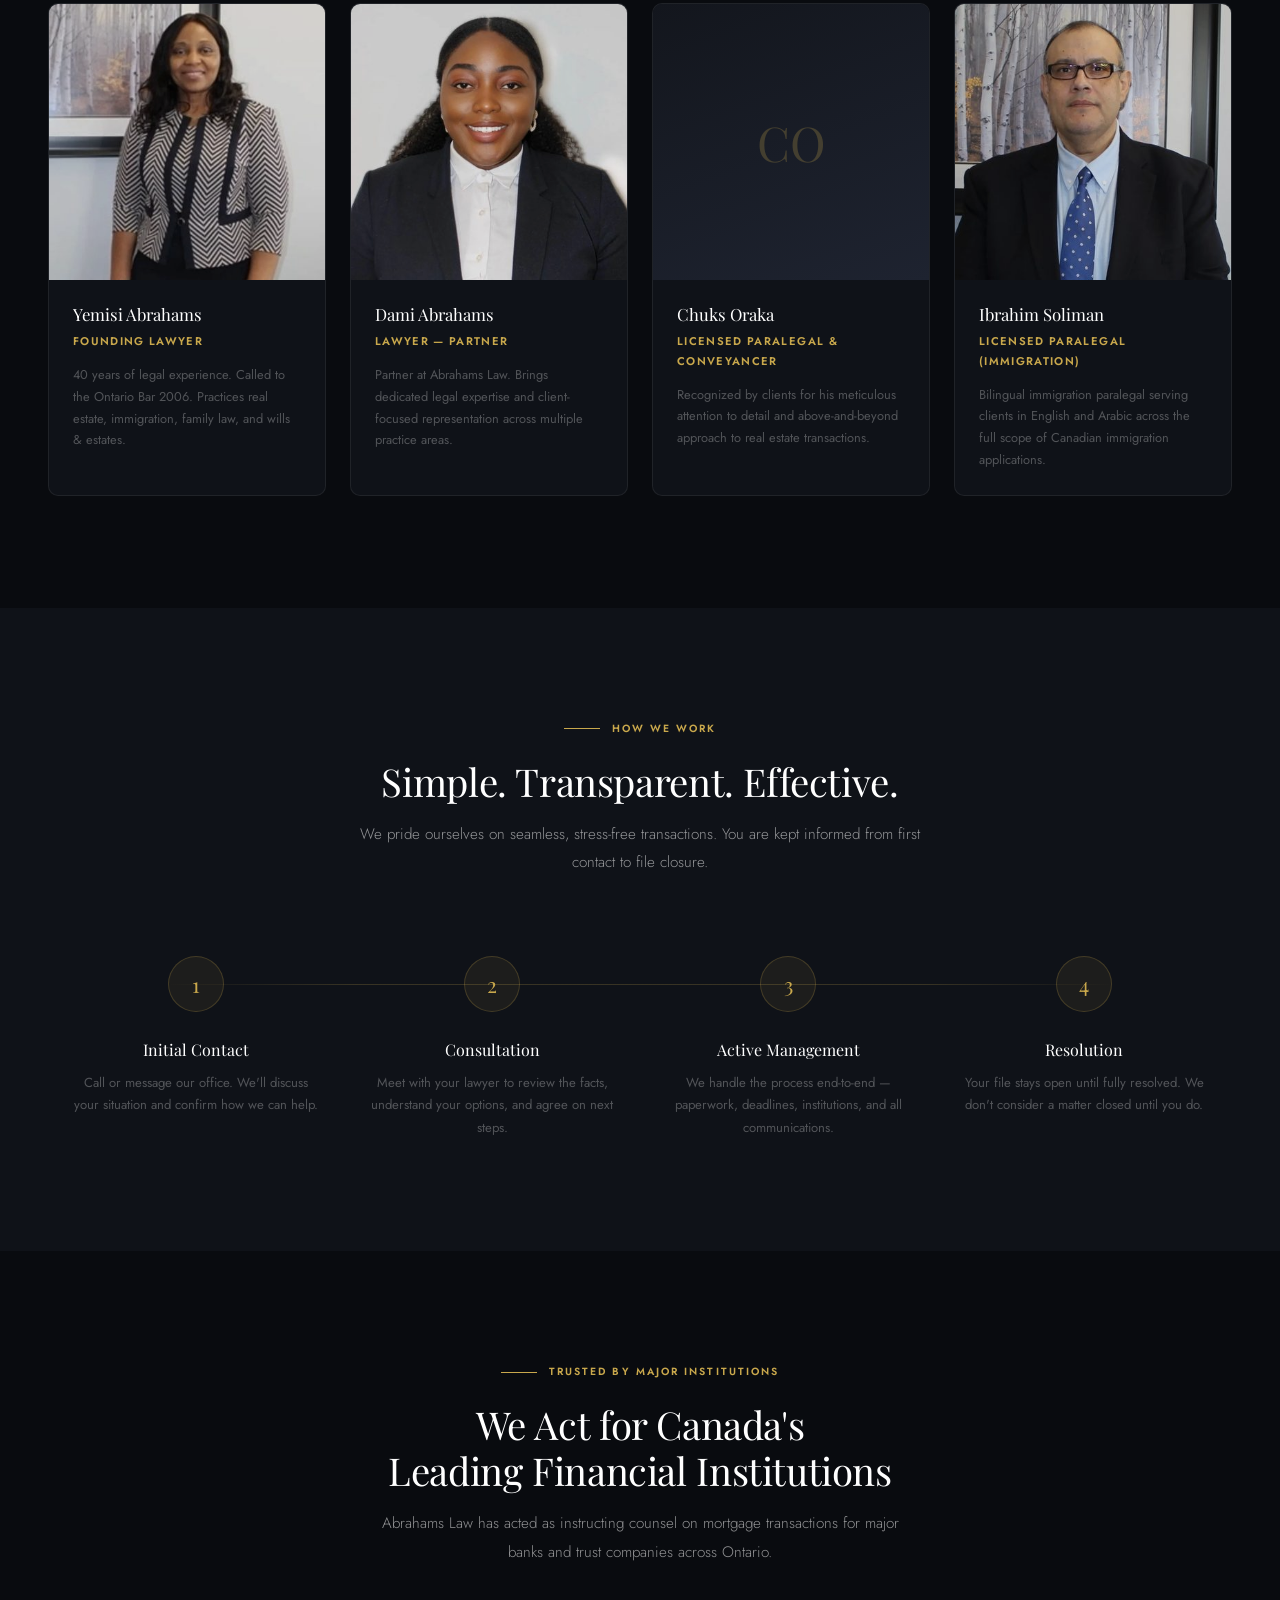
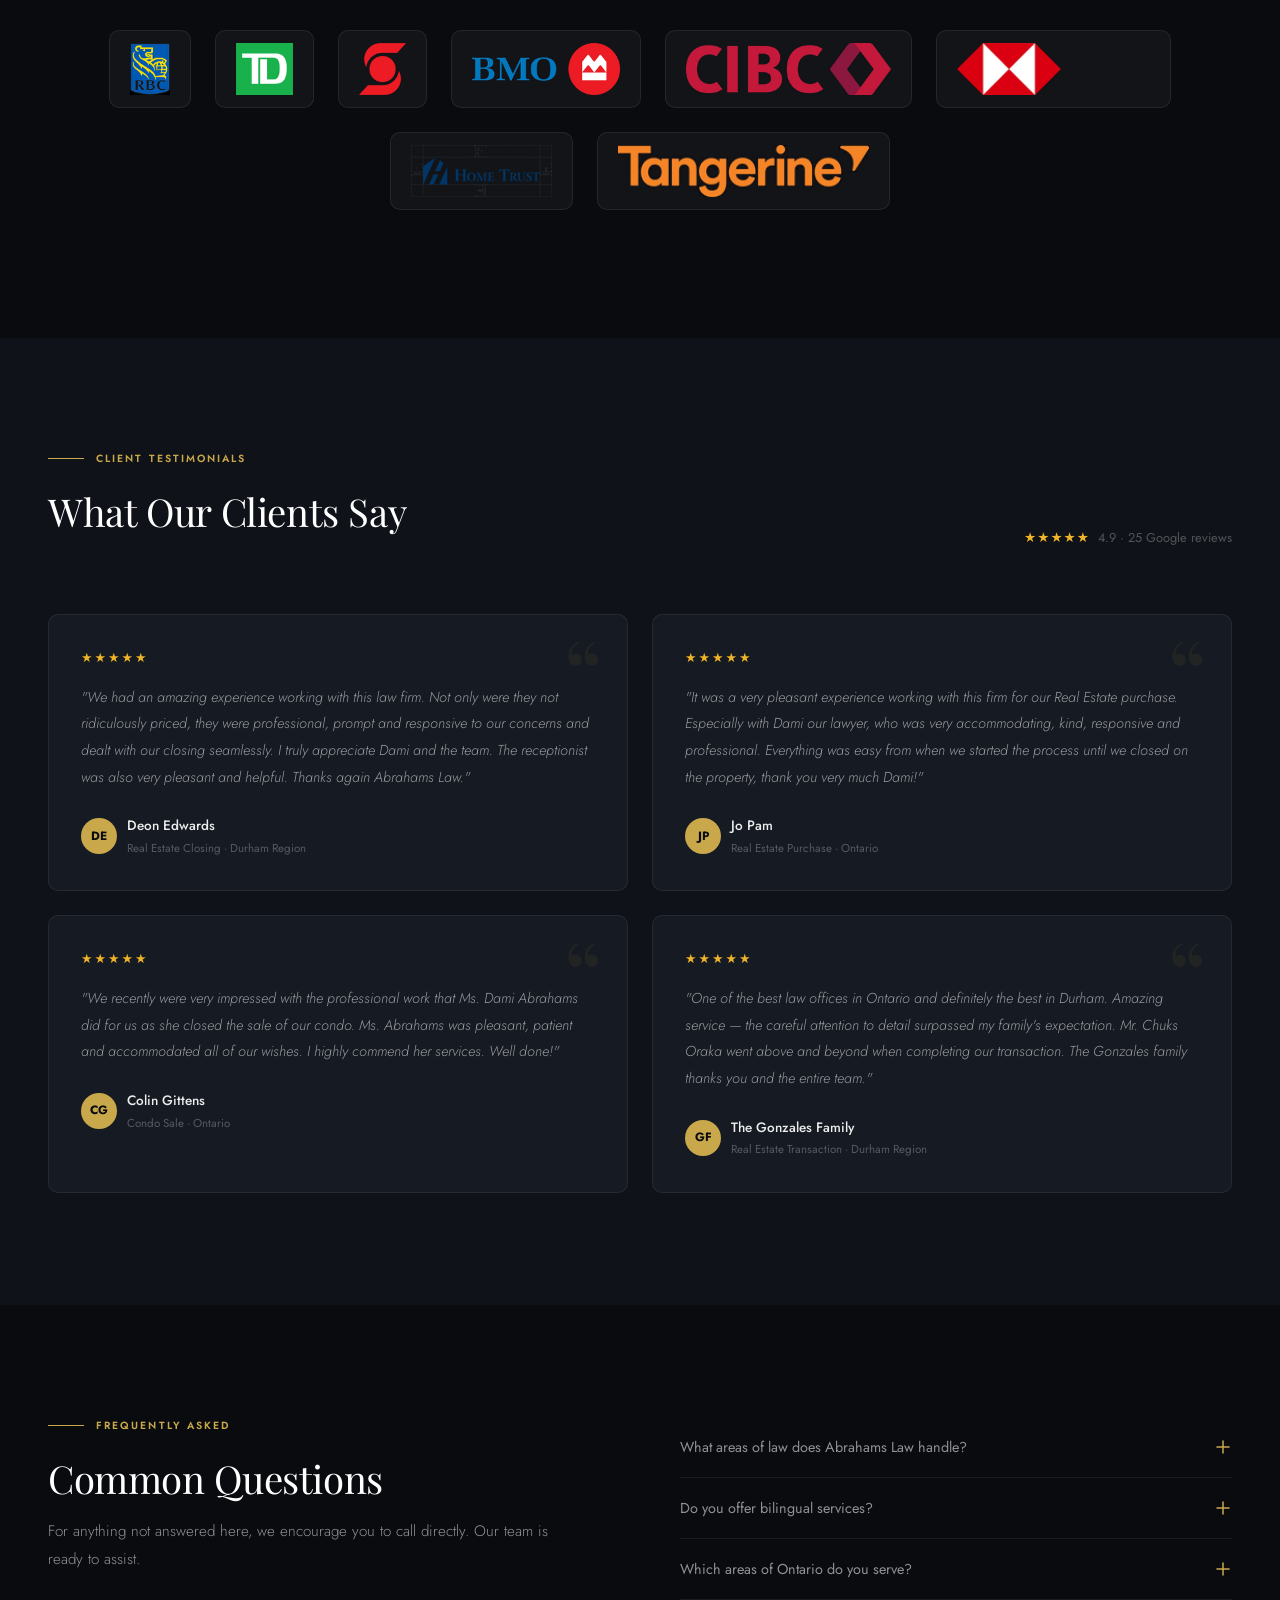
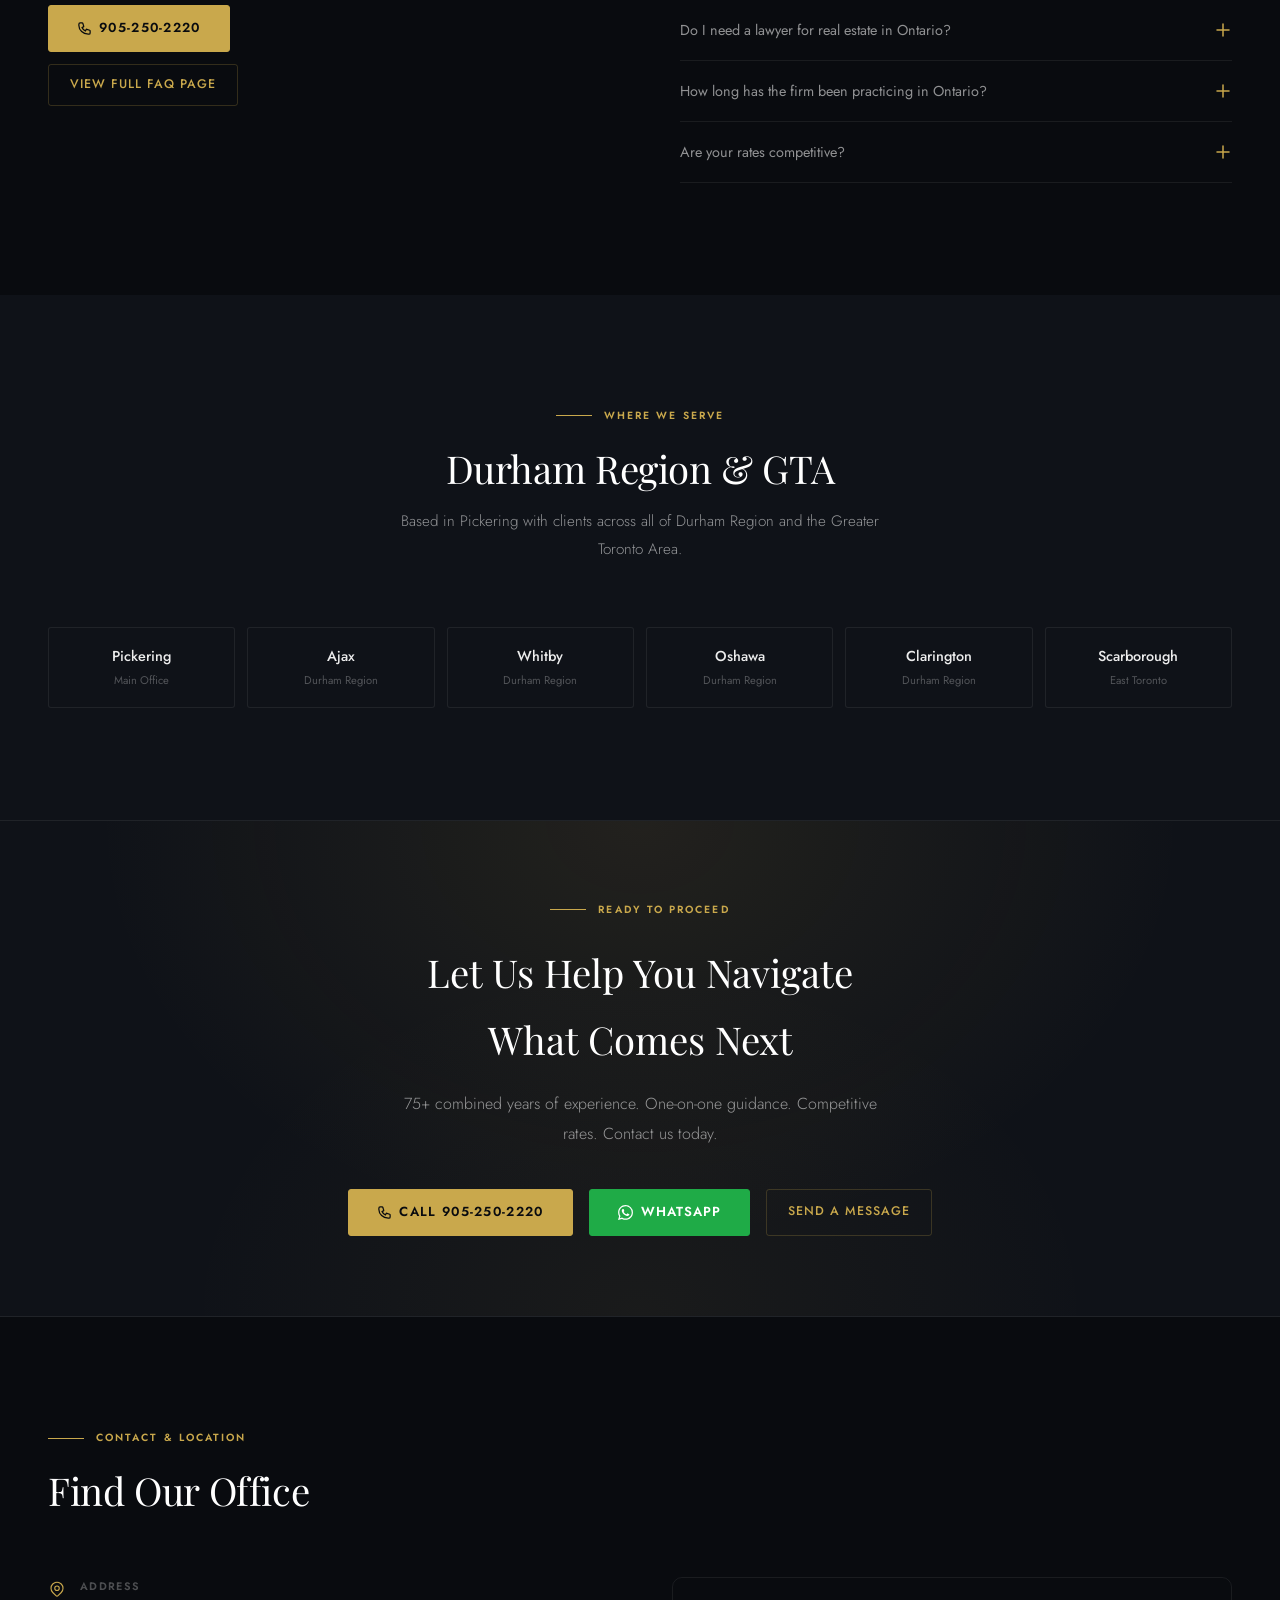
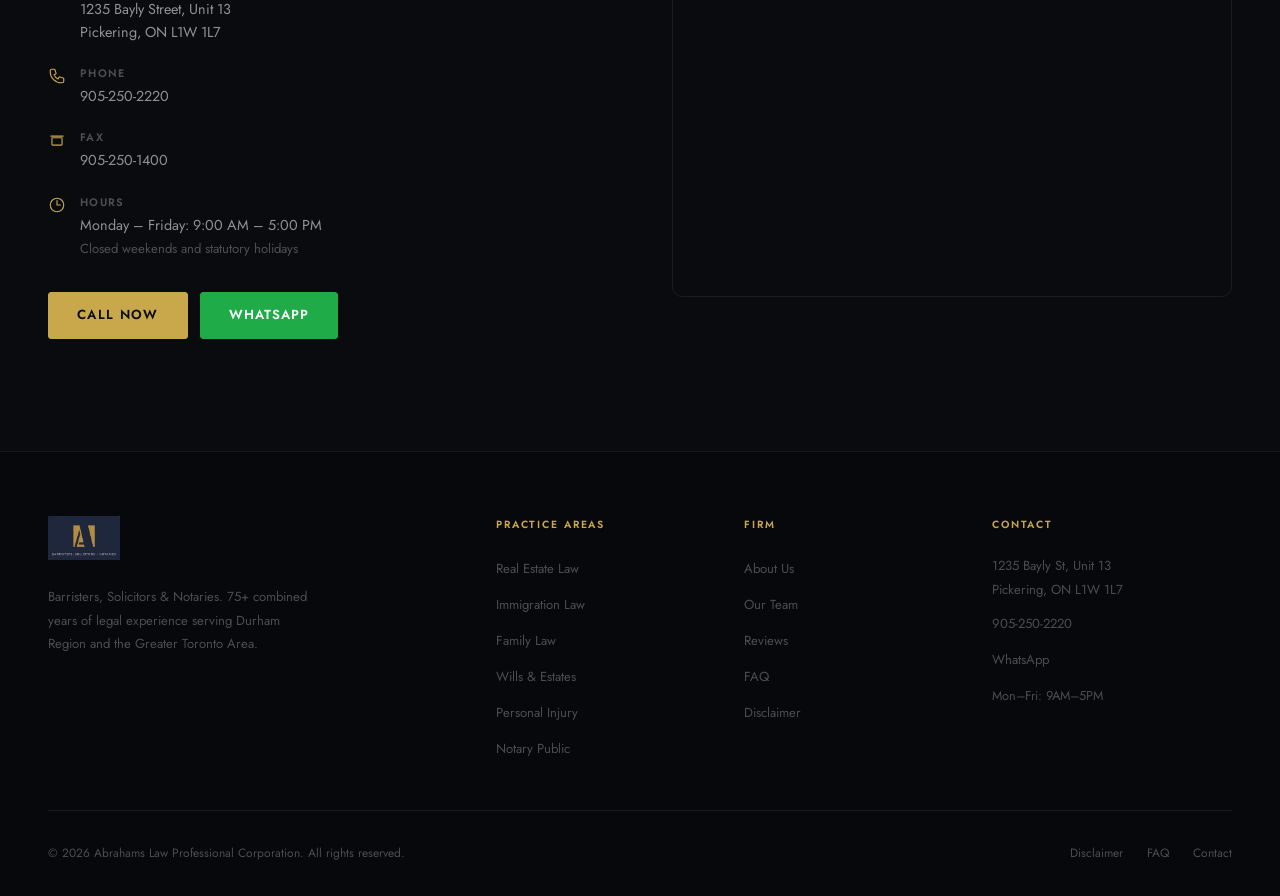
==== commit 536cea4a: "Add Google site verification tag Enable Google Search Console verification for the homepage." ====
--- a/index.html
+++ b/index.html
@@ -8,6 +8,7 @@
   <meta name="keywords" content="immigration lawyer Durham, real estate lawyer Pickering, family lawyer Durham, wills estates lawyer Ajax, personal injury lawyer Durham, notary public Pickering, immigration lawyer GTA, barristers solicitors notaries Ontario">
   <meta name="robots" content="index, follow">
   <link rel="canonical" href="https://abrahamsatlaw.com/">
+  <meta name="google-site-verification" content="RPGx1MX6K5PPWven0IczKHs1Fguo8427sVAVy-VVjJ0" />
   <meta property="og:title" content="Abrahams Law Professional Corporation | Barristers, Solicitors & Notaries">
   <meta property="og:description" content="75+ combined years of legal experience. Real estate, immigration, family law, wills & estates, personal injury, and notary services — Durham Region & GTA.">
   <meta property="og:type" content="website">
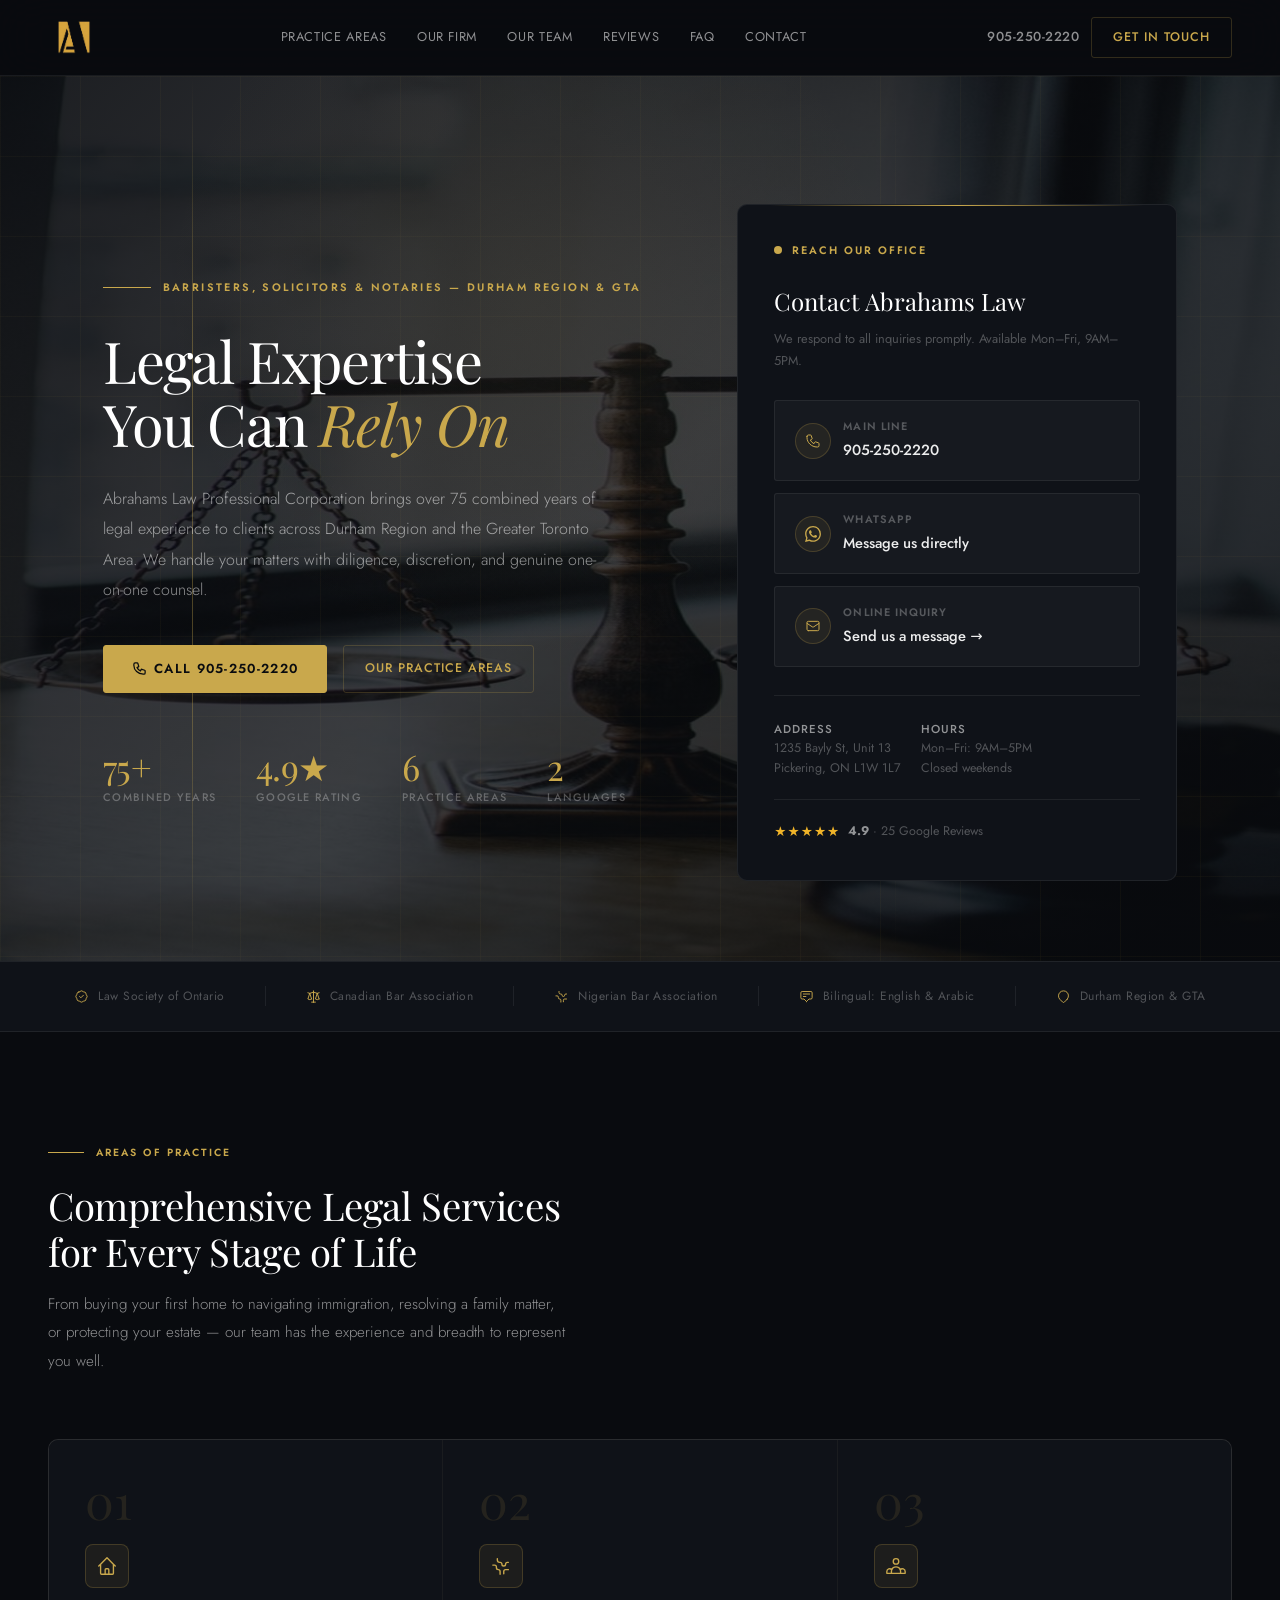
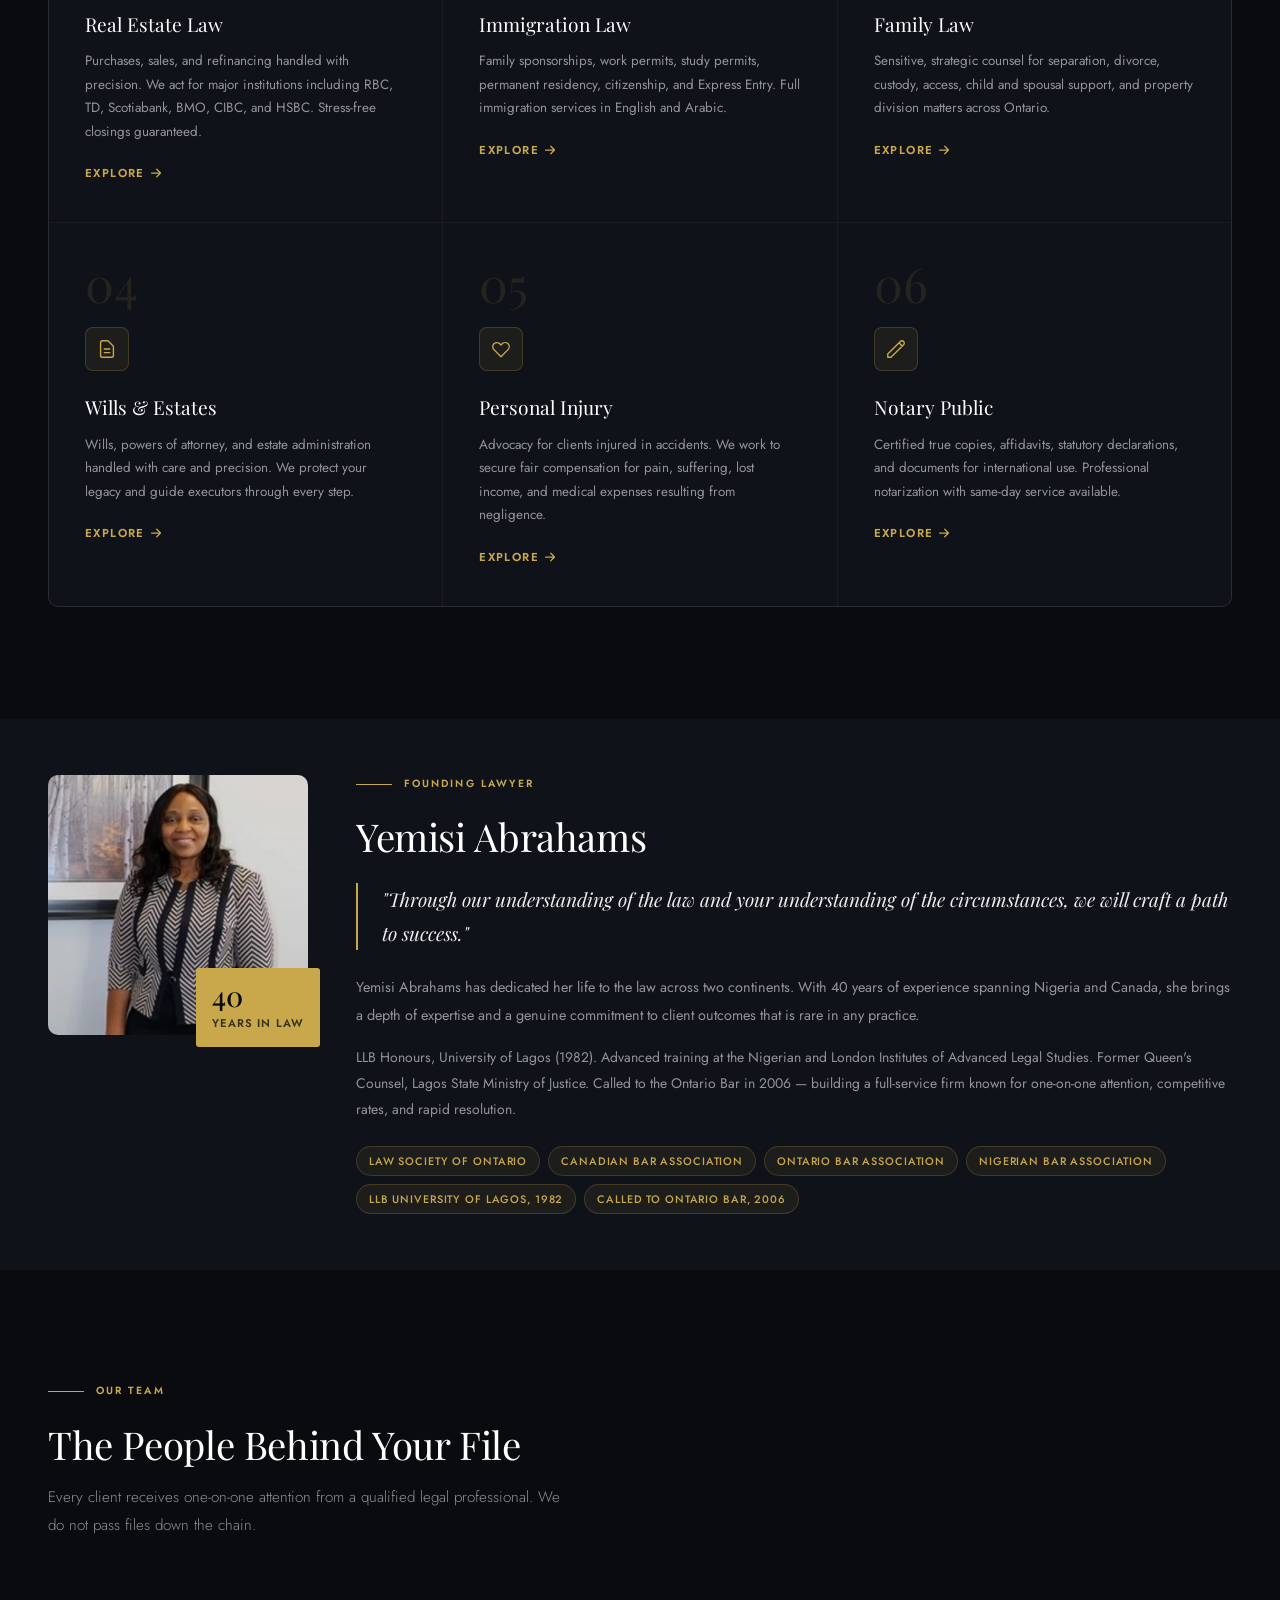
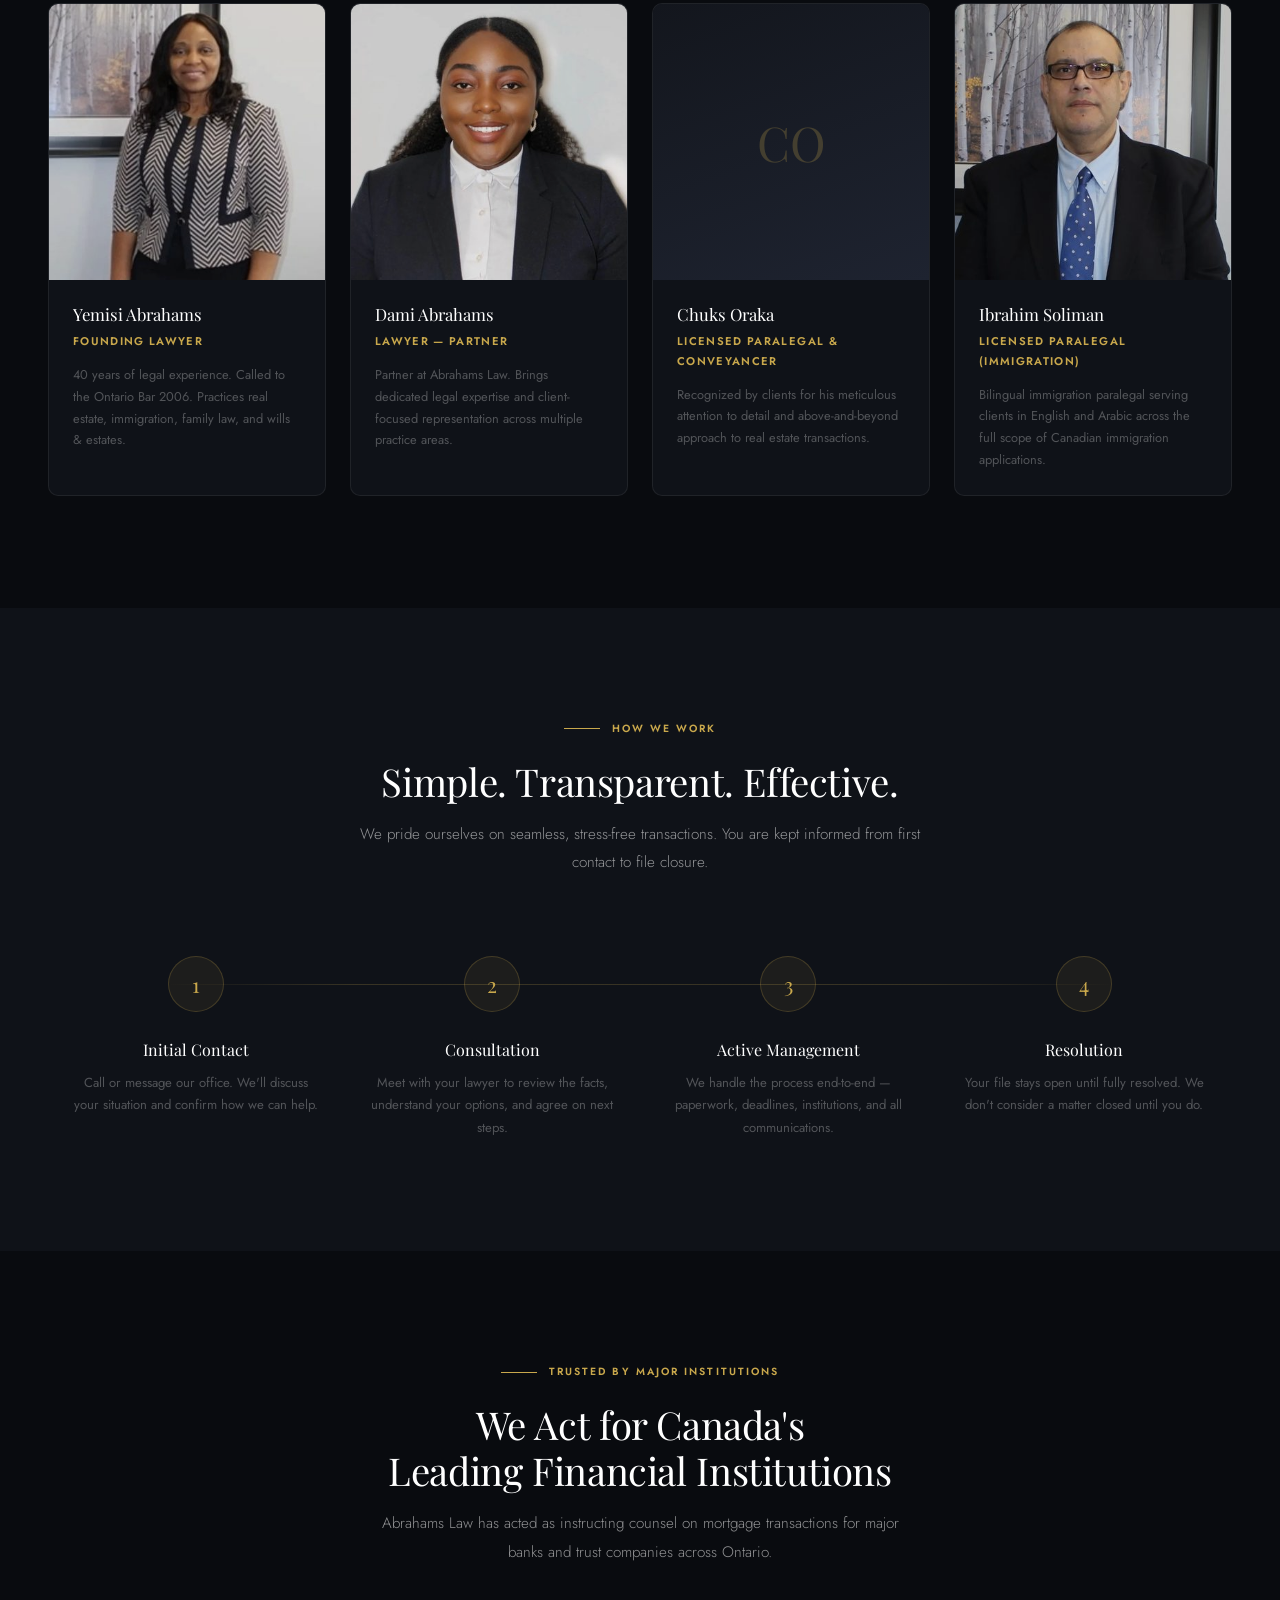
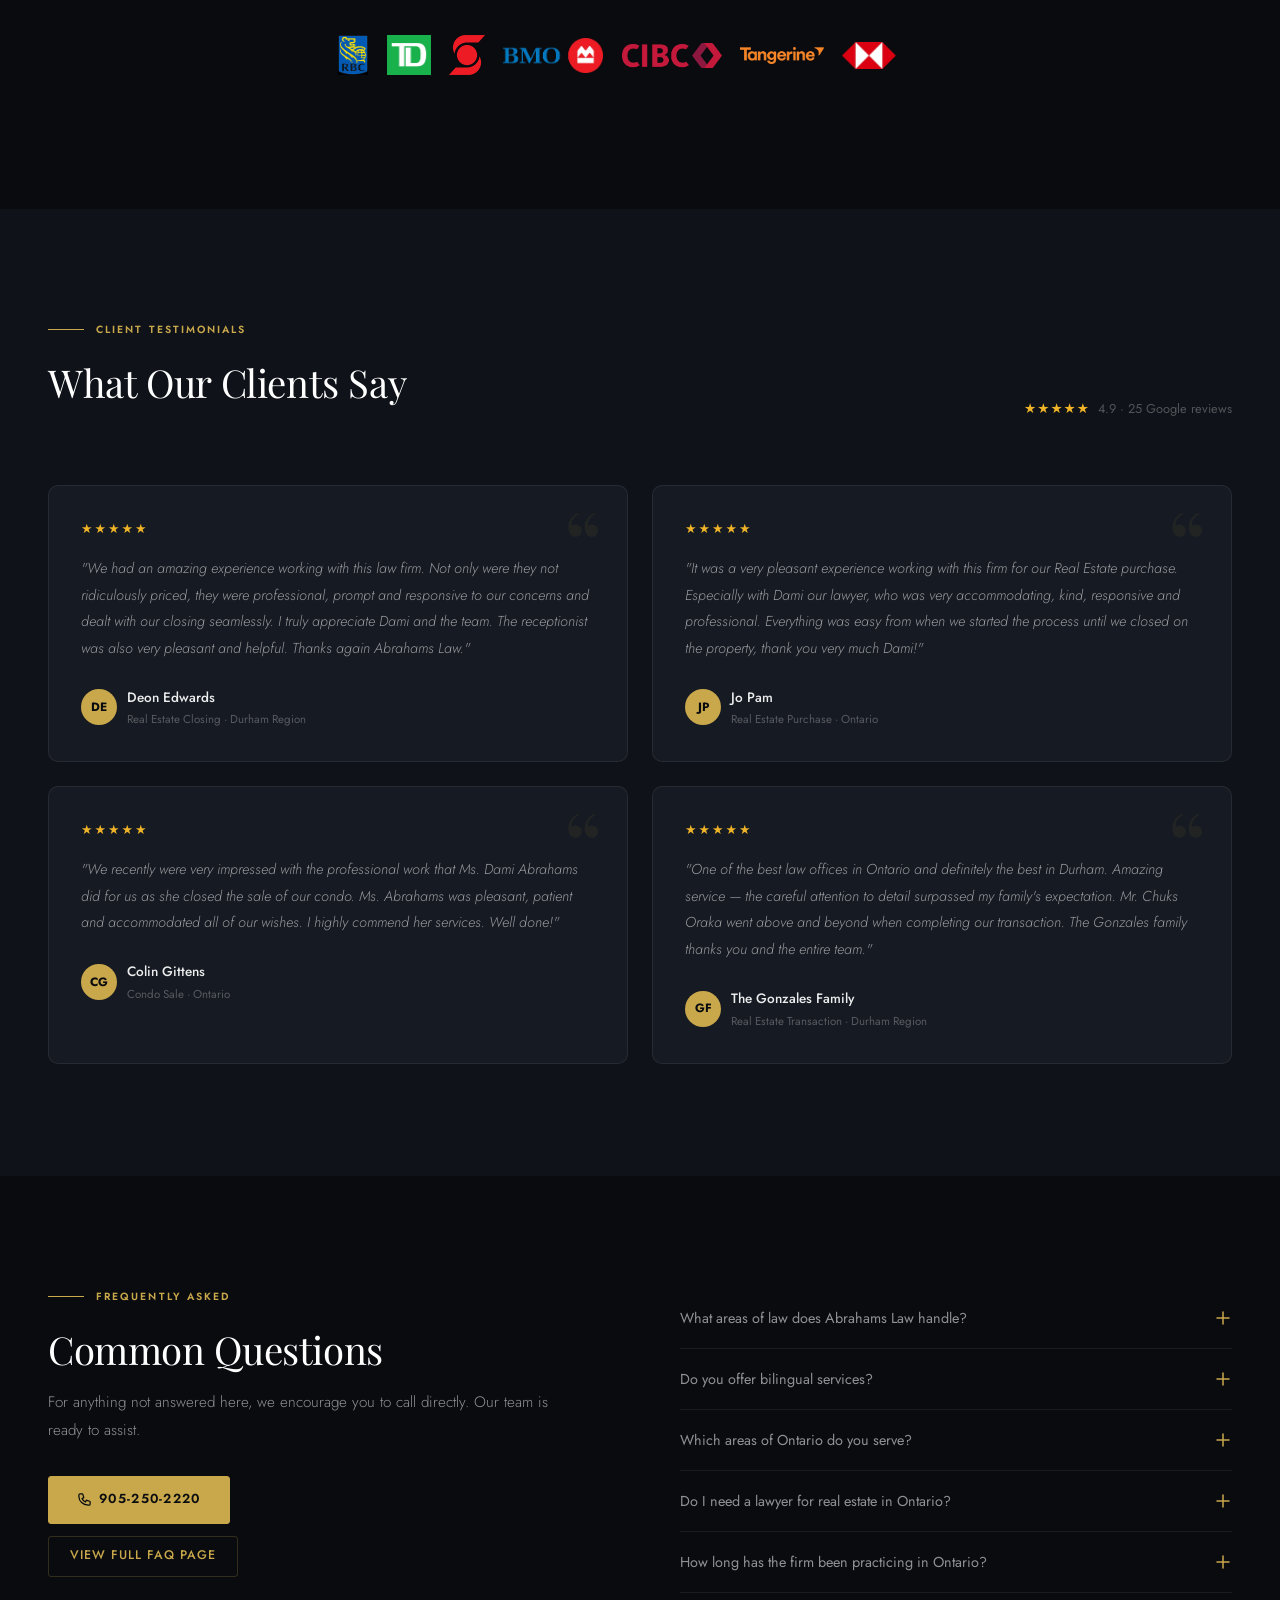
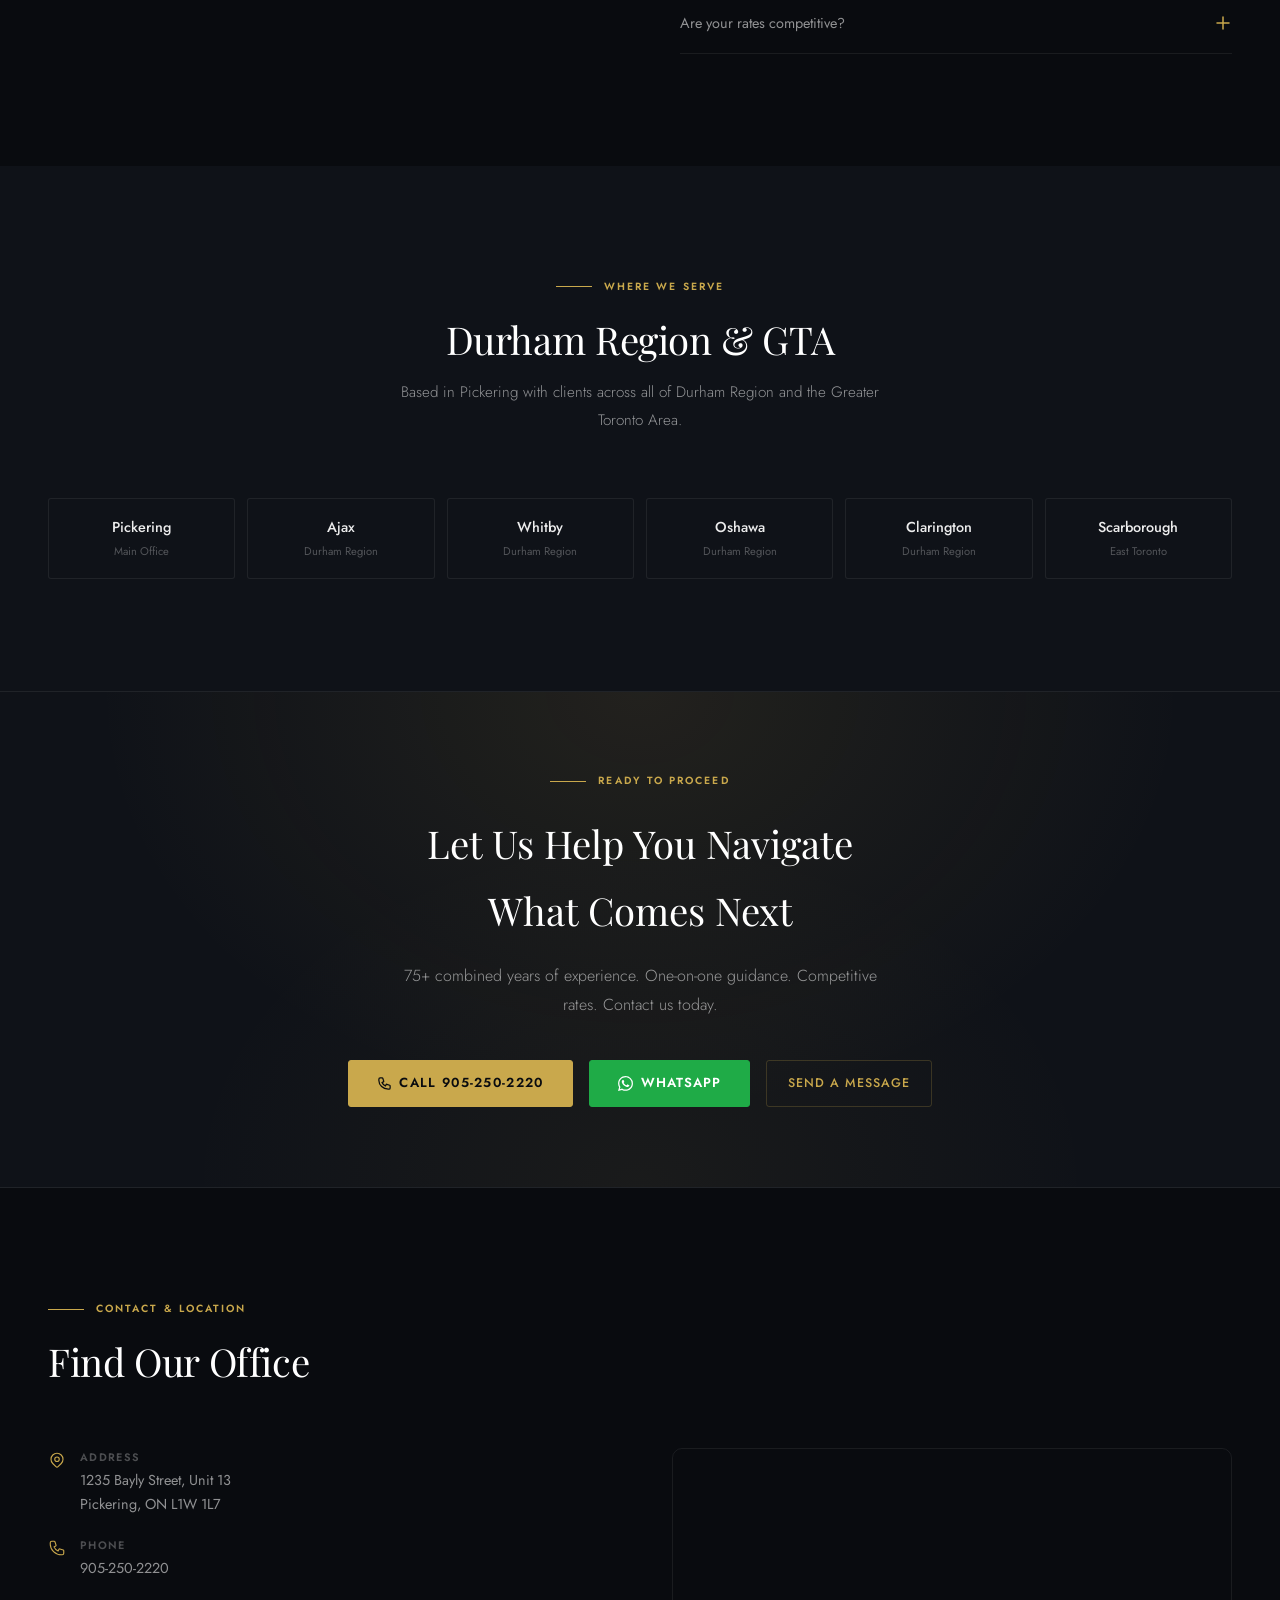
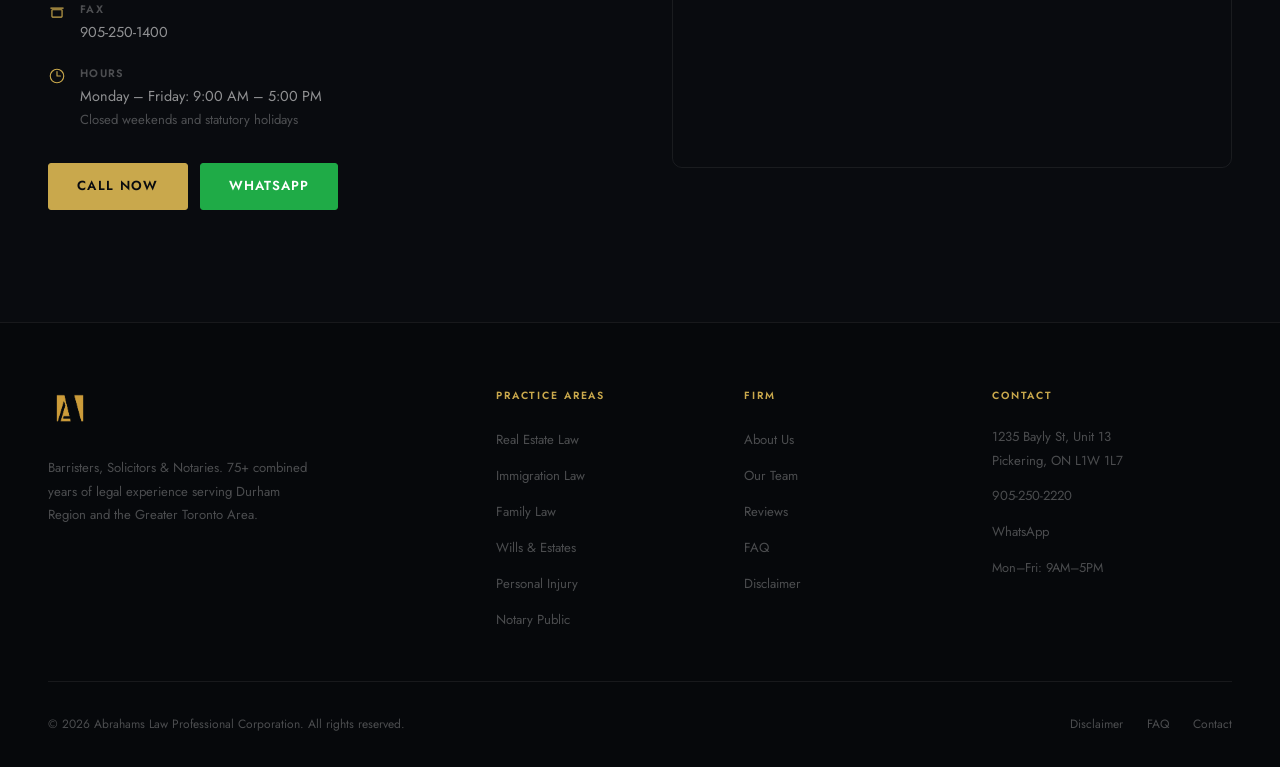
==== commit 156449ec: "Update logo, add favicons, fix bank logos carousel and responsive layout" ====
--- a/index.html
+++ b/index.html
@@ -92,7 +92,7 @@
   <nav id="nav">
     <div class="ni">
       <a href="/" class="nlogo" aria-label="Abrahams Law Home">
-        <img src="assets/images/abrahams-law-professional-corporation-2.jpeg" alt="Abrahams Law Professional Corporation" class="nlogo-img" style="height:52px;width:auto;object-fit:contain" onerror="this.style.display='none';document.getElementById('ntxt').style.display='block'">
+        <img src="assets/images/abrahams-law-logo.png" alt="Abrahams Law Professional Corporation" class="nlogo-img" style="height:52px;width:auto;object-fit:contain" onerror="this.style.display='none';document.getElementById('ntxt').style.display='block'">
         <div class="nlogo-text" id="ntxt" style="display:none">
           <strong>Abrahams Law</strong>
           <span>Professional Corporation</span>
@@ -355,32 +355,15 @@
           <h2 class="stitle" id="insth" style="text-align:center">We Act for Canada's<br>Leading Financial Institutions</h2>
           <p class="ssub" style="margin:0 auto;text-align:center">Abrahams Law has acted as instructing counsel on mortgage transactions for major banks and trust companies across Ontario.</p>
         </div>
-        <div class="carousel-container rev">
+        <div class="carousel-container rev" aria-label="Financial institution clients">
           <div class="carousel-logos">
-            <div class="iw" title="RBC Royal Bank">
-              <img src="assets/images/rbc-royal-bank.png" alt="RBC Royal Bank" style="height:52px;width:auto;display:block;object-fit:contain">
-            </div>
-            <div class="iw" title="TD Canada Trust">
-              <img src="assets/images/td-canada-trust.png" alt="TD Canada Trust" style="height:52px;width:auto;display:block;object-fit:contain">
-            </div>
-            <div class="iw" title="Scotiabank">
-              <img src="assets/images/scotiabank.png" alt="Scotiabank" style="height:52px;width:auto;display:block;object-fit:contain">
-            </div>
-            <div class="iw" title="BMO Bank of Montreal">
-              <img src="assets/images/bmo-bank-of-montreal.png" alt="BMO Bank of Montreal" style="height:52px;width:auto;display:block;object-fit:contain">
-            </div>
-            <div class="iw" title="CIBC">
-              <img src="assets/images/cibc.png" alt="CIBC" style="height:52px;width:auto;display:block;object-fit:contain">
-            </div>
-            <div class="iw" title="HSBC">
-              <img src="assets/images/hsbc.png" alt="HSBC" style="height:52px;width:auto;display:block;object-fit:contain">
-            </div>
-            <div class="iw" title="Home Trust">
-              <img src="assets/images/home-trust.png" alt="Home Trust" style="height:52px;width:auto;display:block;object-fit:contain">
-            </div>
-            <div class="iw" title="Tangerine Bank">
-              <img src="assets/images/tangerine-bank.png" alt="Tangerine Bank" style="height:52px;width:auto;display:block;object-fit:contain">
-            </div>
+            <div class="inst-logo" title="RBC Royal Bank"><img src="assets/images/rbc-royal-bank.png" alt="RBC Royal Bank"></div>
+            <div class="inst-logo" title="TD Canada Trust"><img src="assets/images/td-canada-trust.png" alt="TD Canada Trust"></div>
+            <div class="inst-logo" title="Scotiabank"><img src="assets/images/scotiabank.png" alt="Scotiabank"></div>
+            <div class="inst-logo" title="BMO Bank of Montreal"><img src="assets/images/bmo-bank-of-montreal.png" alt="BMO Bank of Montreal"></div>
+            <div class="inst-logo" title="CIBC"><img src="assets/images/cibc.png" alt="CIBC"></div>
+            <div class="inst-logo inst-logo--tangerine" title="Tangerine Bank"><img src="assets/images/tangerine-bank.png" alt="Tangerine Bank"></div>
+            <div class="inst-logo" title="HSBC"><img src="assets/images/hsbc.png" alt="HSBC"></div>
           </div>
         </div>
       </div>
@@ -515,7 +498,7 @@
     <div class="fi">
       <div class="ftop">
         <div class="fbrand">
-          <img src="assets/images/abrahams-law-professional-corporation-2.jpeg" alt="Abrahams Law Professional Corporation" class="logo-img2" style="height:44px;width:auto;object-fit:contain" onerror="this.style.display='none'">
+          <img src="assets/images/abrahams-law-logo.png" alt="Abrahams Law Professional Corporation" class="logo-img2" style="height:44px;width:auto;object-fit:contain" onerror="this.style.display='none'">
           <p>Barristers, Solicitors &amp; Notaries. 75+ combined years of legal experience serving Durham Region and the Greater Toronto Area.</p>
         </div>
         <div class="fc"><h4>Practice Areas</h4><ul>
--- a/assets/css/main.css
+++ b/assets/css/main.css
@@ -261,11 +261,17 @@
     @media(max-width:960px){.hinn{grid-template-columns:1fr;padding:5rem 1.5rem 3rem}.hpanel{max-width:480px}.sec{padding:5rem 1.5rem}.ts{padding:1.5rem}.ctab{padding:4rem 1.5rem}footer{padding:3rem 1.5rem 2rem}}
     @media(max-width:600px){.sec{padding:4rem 1.25rem}.hst{gap:1.5rem;flex-wrap:wrap}}
 
-    /* Bank Logos Carousel */
-    .carousel-container{overflow-x:auto;-webkit-overflow-scrolling:touch;scroll-behavior:smooth;width:100%}
-    .carousel-logos{display:flex;gap:1.5rem;padding:1rem 0;min-width:min-content}
-    @media(min-width:768px){.carousel-container{overflow-x:visible}.carousel-logos{flex-wrap:wrap;justify-content:center;min-width:auto}}
-    @media(max-width:767px){.carousel-container{margin:0 -1.5rem;padding:0 1.5rem}.carousel-logos{min-width:calc(100vw - 3rem)}}
+    /* Partner bank logos — tight cluster, no card chrome (.inst-logo). inline-flex + centered parent avoids stray gaps when wrapping */
+    .carousel-container{width:100%;max-width:100%;overflow:visible;margin:0 auto;text-align:center}
+    .carousel-logos{display:inline-flex;flex-wrap:wrap;justify-content:center;align-content:center;align-items:center;gap:clamp(.5rem,2vw,1.1rem);row-gap:clamp(.65rem,1.8vw,1rem);padding:1.25rem .5rem;max-width:100%;vertical-align:top}
+    .inst-logo{display:flex;align-items:center;justify-content:center;padding:.15rem .25rem;margin:0;background:none;border:none;border-radius:0;box-shadow:none;flex:0 0 auto;transition:opacity .2s}
+    .inst-logo:hover{opacity:.88;transform:none}
+    .inst-logo img{height:clamp(22px,6.2vw,52px);width:auto;max-width:min(100%,120px);display:block;object-fit:contain}
+    /* Desktop: single row + even gaps (no “lone” last logo); sizes tuned to fit ~768px+ */
+    @media(min-width:768px){.carousel-logos{flex-wrap:nowrap;gap:.55rem .75rem}.inst-logo{padding:.1rem .2rem}.inst-logo img{height:40px;max-width:100px}}
+    /* Tangerine wordmark — tighter cap so it sits closer to HSBC */
+    .inst-logo--tangerine img{max-width:min(100%,92px)}
+    @media(min-width:768px){.inst-logo--tangerine img{max-width:84px;height:36px}}
 
     .iw{display:flex;align-items:center;justify-content:center;padding:.75rem 1.25rem;background:rgba(255,255,255,0.04);border:1px solid rgba(255,255,255,0.08);border-radius:10px;transition:transform .2s,background .2s,box-shadow .2s;cursor:default}
     .iw:hover{transform:translateY(-3px);background:rgba(255,255,255,0.08);box-shadow:0 10px 28px rgba(0,0,0,.45)}
